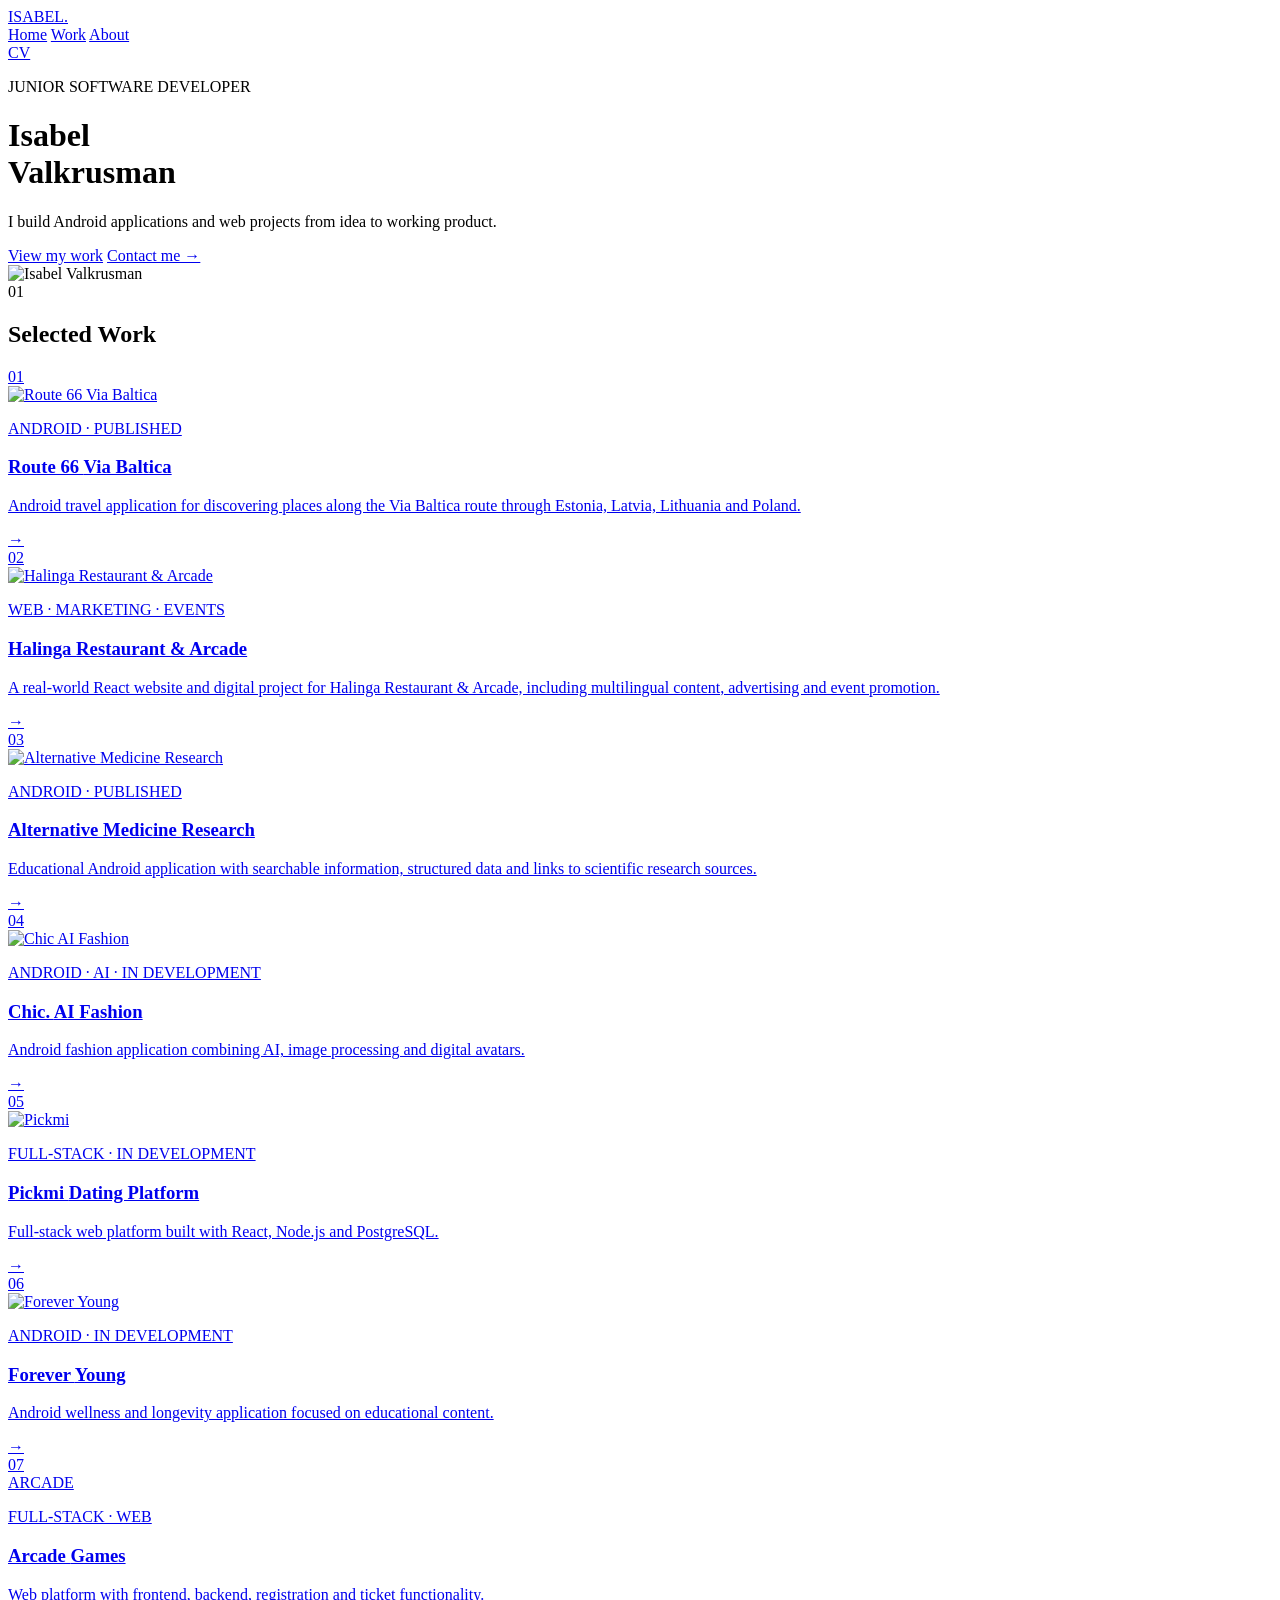
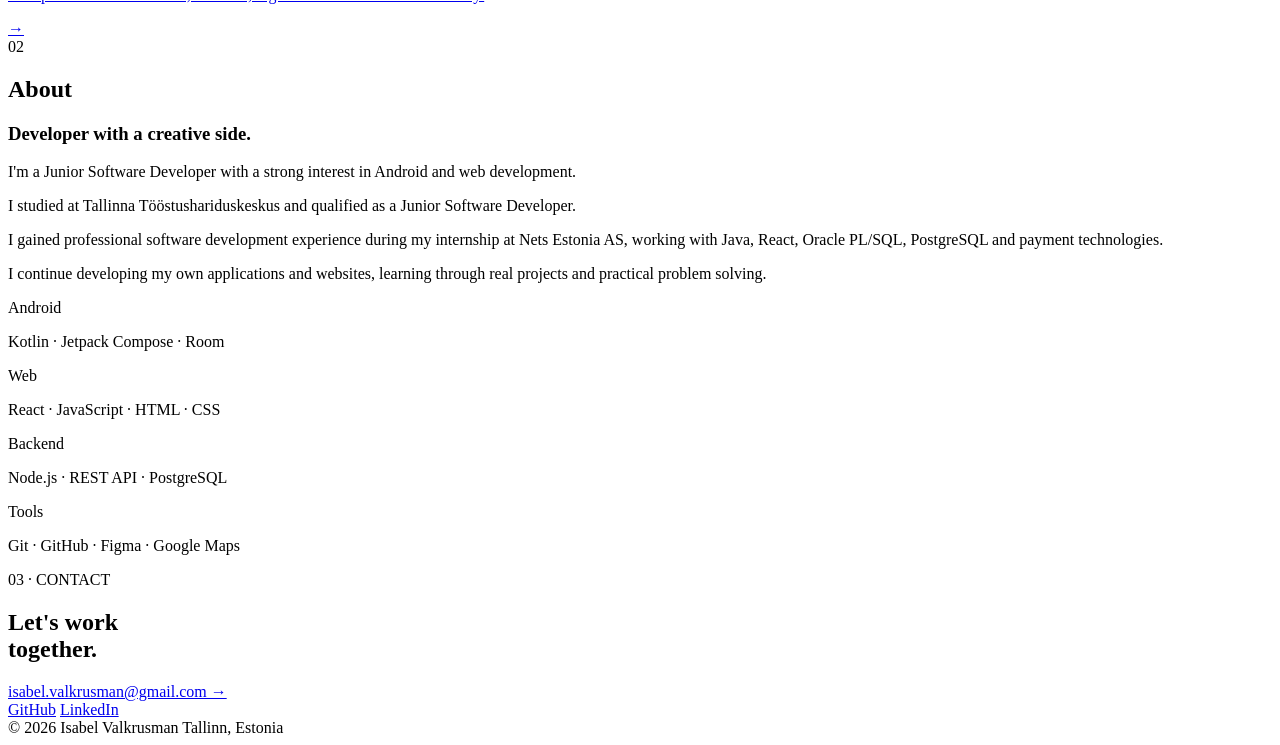
==== index.html @ 05453ad0 "Update index.html" ====
<!DOCTYPE html>
<html lang="en">
<head>
    <meta charset="UTF-8">
    <meta name="viewport" content="width=device-width, initial-scale=1.0">

    <title>Isabel Valkrusman | Software Developer</title>
    <meta name="description" content="Isabel Valkrusman — Software Developer portfolio, Android apps and web projects.">
    <meta name="theme-color" content="#080d1c">

    <link rel="stylesheet" href="style_redesigned.css">
</head>

<body>

<nav class="navbar">
    <a href="index.html" class="logo">ISABEL<span>.</span></a>

    <div class="nav-links">
        <a href="#home">Home</a>
        <a href="#work">Work</a>
        <a href="#about">About</a>
    </div>

    <a href="Isabel_Valkrusman_CV_English_Expanded.pdf"
       target="_blank" class="cv-link">CV</a>
</nav>

<header id="home" class="hero">
    <div class="hero-text">
        <p class="eyebrow">JUNIOR SOFTWARE DEVELOPER</p>

        <h1>
            Isabel<br>
            <span>Valkrusman</span>
        </h1>

        <p class="intro-text">
            I build Android applications and web projects
            from idea to working product.
        </p>

        <div class="hero-links">
            <a href="#work" class="primary-button">View my work</a>
            <a href="mailto:isabel.valkrusman@gmail.com" class="text-link">
                Contact me →
            </a>
        </div>
    </div>

    <div class="hero-photo">
        <img src="profile.jpg" alt="Isabel Valkrusman">
    </div>
</header>

<section id="work" class="work">
    <div class="section-header">
        <span>01</span>
        <h2>Selected Work</h2>
    </div>

    <a href="route66.html" class="project project-reverse">
        <div class="project-number">01</div>
        <div class="project-image">
            <img src="logo2.png" alt="Route 66 Via Baltica">
        </div>
        <div class="project-info">
            <p class="project-category">ANDROID · PUBLISHED</p>
            <h3>Route 66 <span>Via Baltica</span></h3>
            <p class="project-description">
                Android travel application for discovering places along
                the Via Baltica route through Estonia, Latvia, Lithuania
                and Poland.
            </p>
            <span class="project-arrow">→</span>
        </div>
    </a>

    <a href="halinga.html" class="project project-reverse">
        <div class="project-number">02</div>
        <div class="project-image">
            <img src="halinga.jpg" alt="Halinga Restaurant & Arcade">
        </div>
        <div class="project-info">
            <p class="project-category">WEB · MARKETING · EVENTS</p>
            <h3>Halinga <span>Restaurant & Arcade</span></h3>
            <p class="project-description">
                A real-world React website and digital project for
                Halinga Restaurant & Arcade, including multilingual
                content, advertising and event promotion.
            </p>
            <span class="project-arrow">→</span>
        </div>
    </a>

    <a href="alternative-medicine.html" class="project project-reverse">
        <div class="project-number">03</div>
        <div class="project-image">
            <img src="medical.webp" alt="Alternative Medicine Research">
        </div>
        <div class="project-info">
            <p class="project-category">ANDROID · PUBLISHED</p>
            <h3>Alternative Medicine <span>Research</span></h3>
            <p class="project-description">
                Educational Android application with searchable information,
                structured data and links to scientific research sources.
            </p>
            <span class="project-arrow">→</span>
        </div>
    </a>

    <a href="chic.html" class="project project-reverse">
        <div class="project-number">04</div>
        <div class="project-image">
            <img src="chic.jpg" alt="Chic AI Fashion">
        </div>
        <div class="project-info">
            <p class="project-category">ANDROID · AI · IN DEVELOPMENT</p>
            <h3>Chic. <span>AI Fashion</span></h3>
            <p class="project-description">
                Android fashion application combining AI, image processing
                and digital avatars.
            </p>
            <span class="project-arrow">→</span>
        </div>
    </a>

    <a href="pickmi.html" class="project project-reverse">
        <div class="project-number">05</div>
        <div class="project-image">
            <img src="pickmi.png" alt="Pickmi">
        </div>
        <div class="project-info">
            <p class="project-category">FULL-STACK · IN DEVELOPMENT</p>
            <h3>Pickmi <span>Dating Platform</span></h3>
            <p class="project-description">
                Full-stack web platform built with React, Node.js
                and PostgreSQL.
            </p>
            <span class="project-arrow">→</span>
        </div>
    </a>

    <a href="forever-young.html" class="project project-reverse">
        <div class="project-number">06</div>
        <div class="project-image">
            <img src="foreveryoung.webp" alt="Forever Young">
        </div>
        <div class="project-info">
            <p class="project-category">ANDROID · IN DEVELOPMENT</p>
            <h3>Forever <span>Young</span></h3>
            <p class="project-description">
                Android wellness and longevity application focused
                on educational content.
            </p>
            <span class="project-arrow">→</span>
        </div>
    </a>

    <a href="arcade-games.html" class="project project-reverse">
        <div class="project-number">07</div>
        <div class="project-image arcade">
            <span>ARCADE</span>
        </div>
        <div class="project-info">
            <p class="project-category">FULL-STACK · WEB</p>
            <h3>Arcade <span>Games</span></h3>
            <p class="project-description">
                Web platform with frontend, backend, registration
                and ticket functionality.
            </p>
            <span class="project-arrow">→</span>
        </div>
    </a>
</section>

<section id="about" class="about">
    <div class="section-header">
        <span>02</span>
        <h2>About</h2>
    </div>

    <div class="about-grid">
        <h3>Developer with a <span>creative side.</span></h3>

        <div class="about-content">
            <p>
                I'm a Junior Software Developer with a strong interest
                in Android and web development.
            </p>

            <p>
                I studied at Tallinna Tööstushariduskeskus and qualified
                as a Junior Software Developer.
            </p>

            <p>
                I gained professional software development experience
                during my internship at Nets Estonia AS, working with
                Java, React, Oracle PL/SQL, PostgreSQL and payment technologies.
            </p>

            <p>
                I continue developing my own applications and websites,
                learning through real projects and practical problem solving.
            </p>
        </div>
    </div>

    <div class="skills">
        <div>
            <span>Android</span>
            <p>Kotlin · Jetpack Compose · Room</p>
        </div>

        <div>
            <span>Web</span>
            <p>React · JavaScript · HTML · CSS</p>
        </div>

        <div>
            <span>Backend</span>
            <p>Node.js · REST API · PostgreSQL</p>
        </div>

        <div>
            <span>Tools</span>
            <p>Git · GitHub · Figma · Google Maps</p>
        </div>
    </div>
</section>

<section class="contact">
    <p class="eyebrow">03 · CONTACT</p>

    <h2>Let's work<br><span>together.</span></h2>

    <a href="mailto:isabel.valkrusman@gmail.com" class="email">
        isabel.valkrusman@gmail.com →
    </a>

    <div class="social-links">
        <a href="https://github.com/IsabelValkrusman"
           target="_blank" rel="noopener noreferrer">GitHub</a>

        <a href="https://www.linkedin.com/in/isabel-valkrusman-35252b286"
           target="_blank" rel="noopener noreferrer">LinkedIn</a>
    </div>
</section>

<footer>
    <span>© 2026 Isabel Valkrusman</span>
    <span>Tallinn, Estonia</span>
</footer>

</body>
</html>
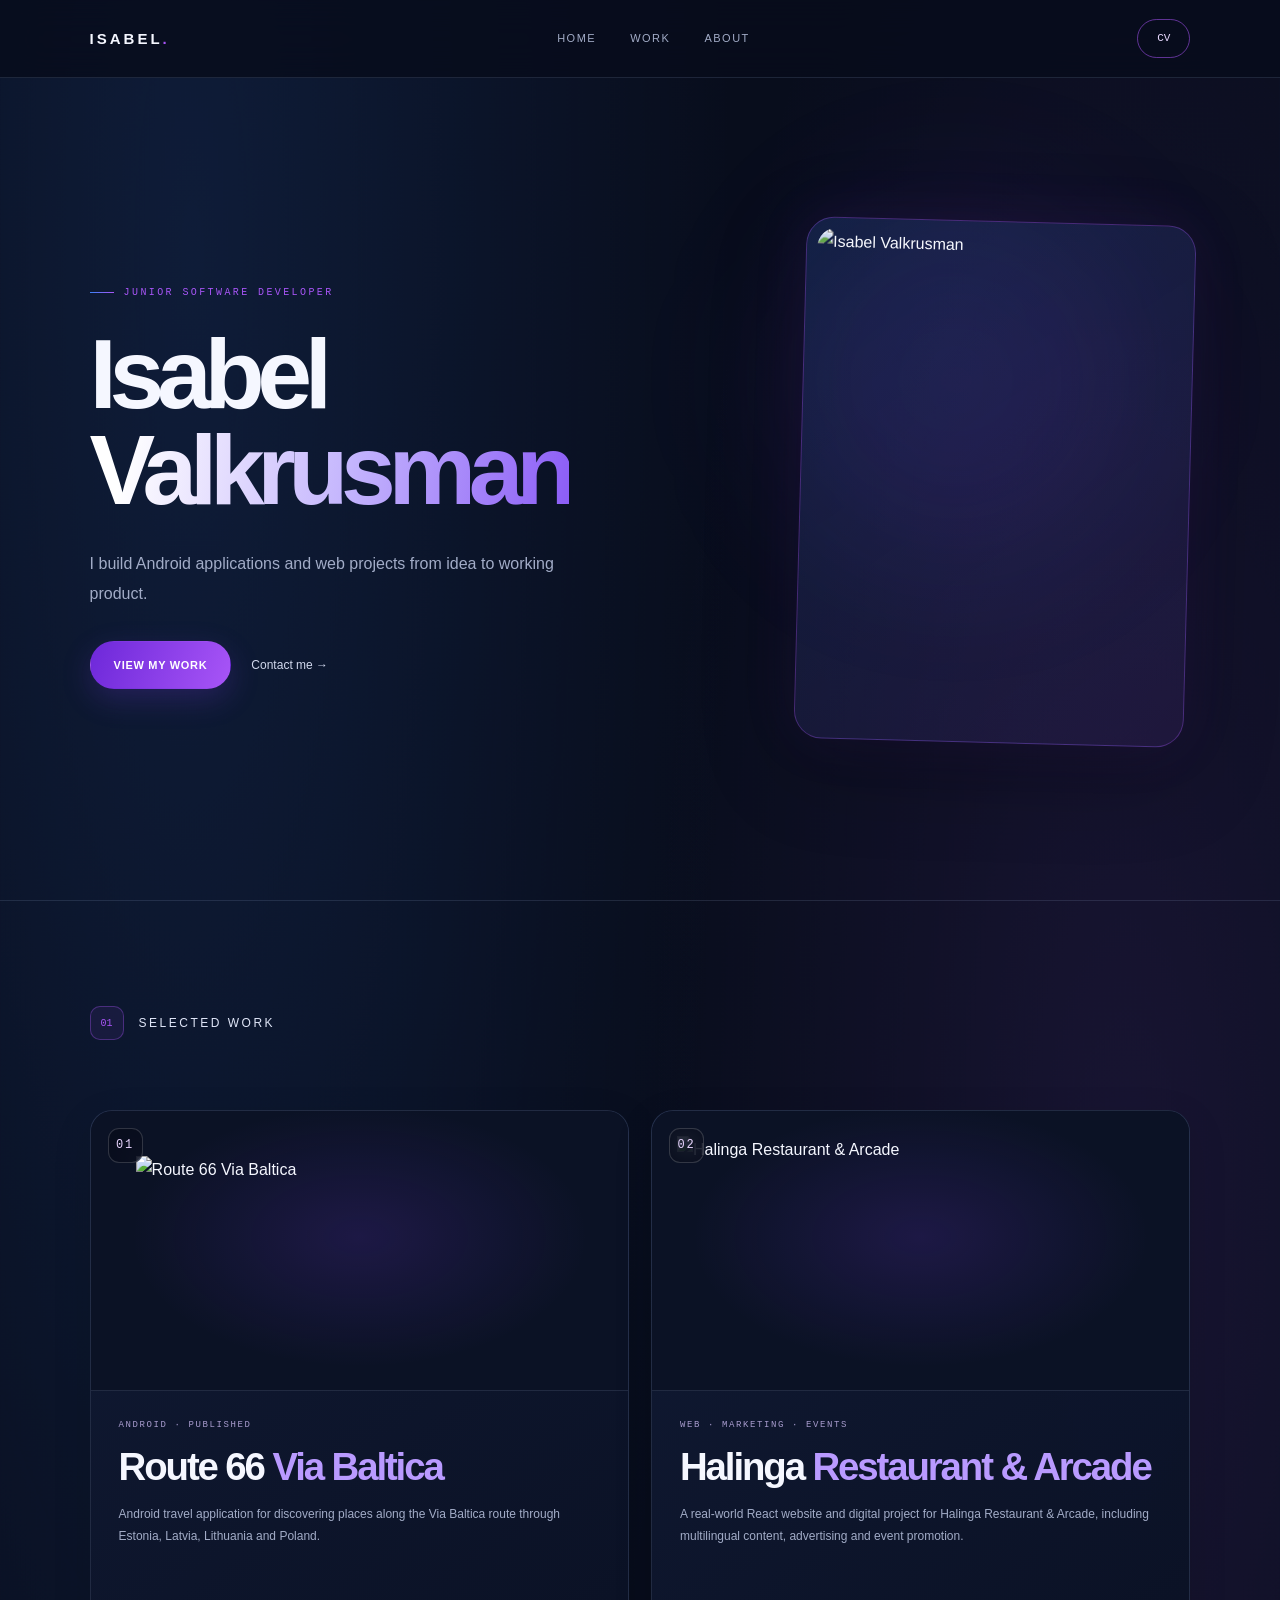
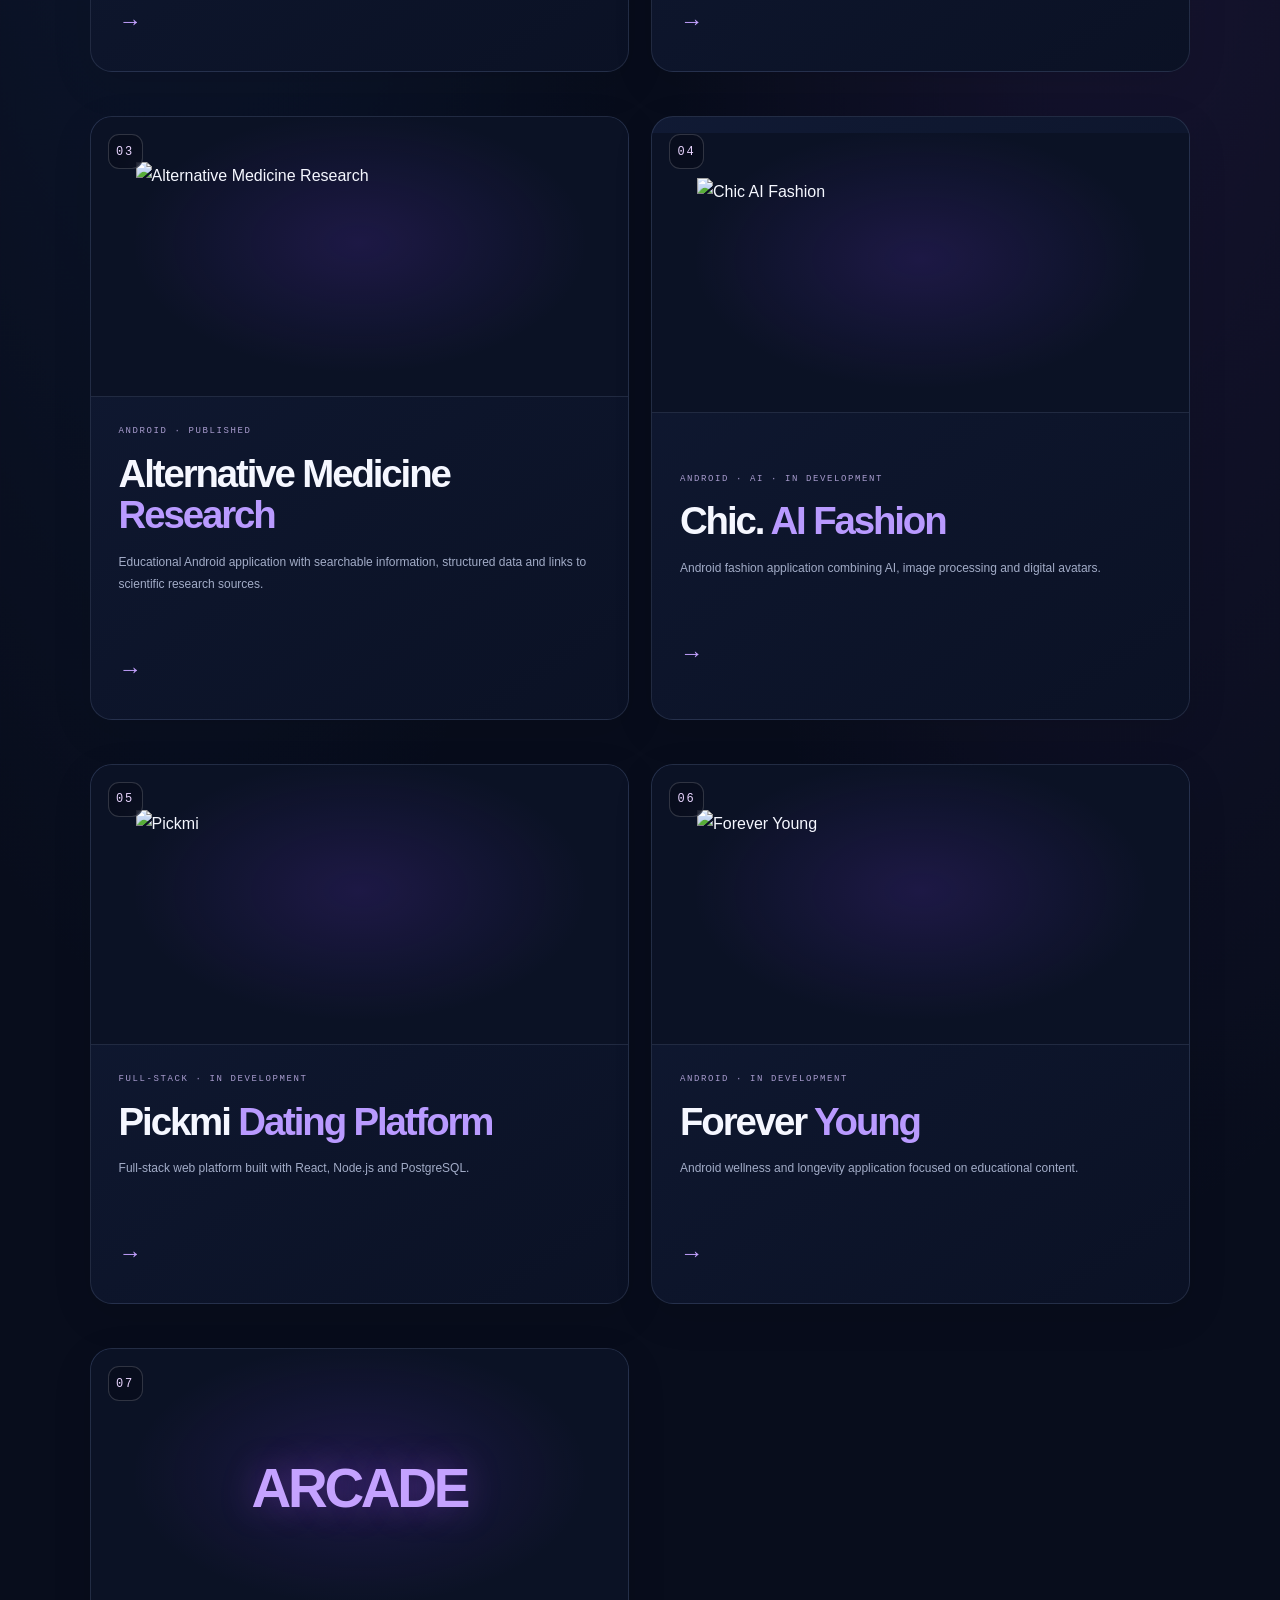
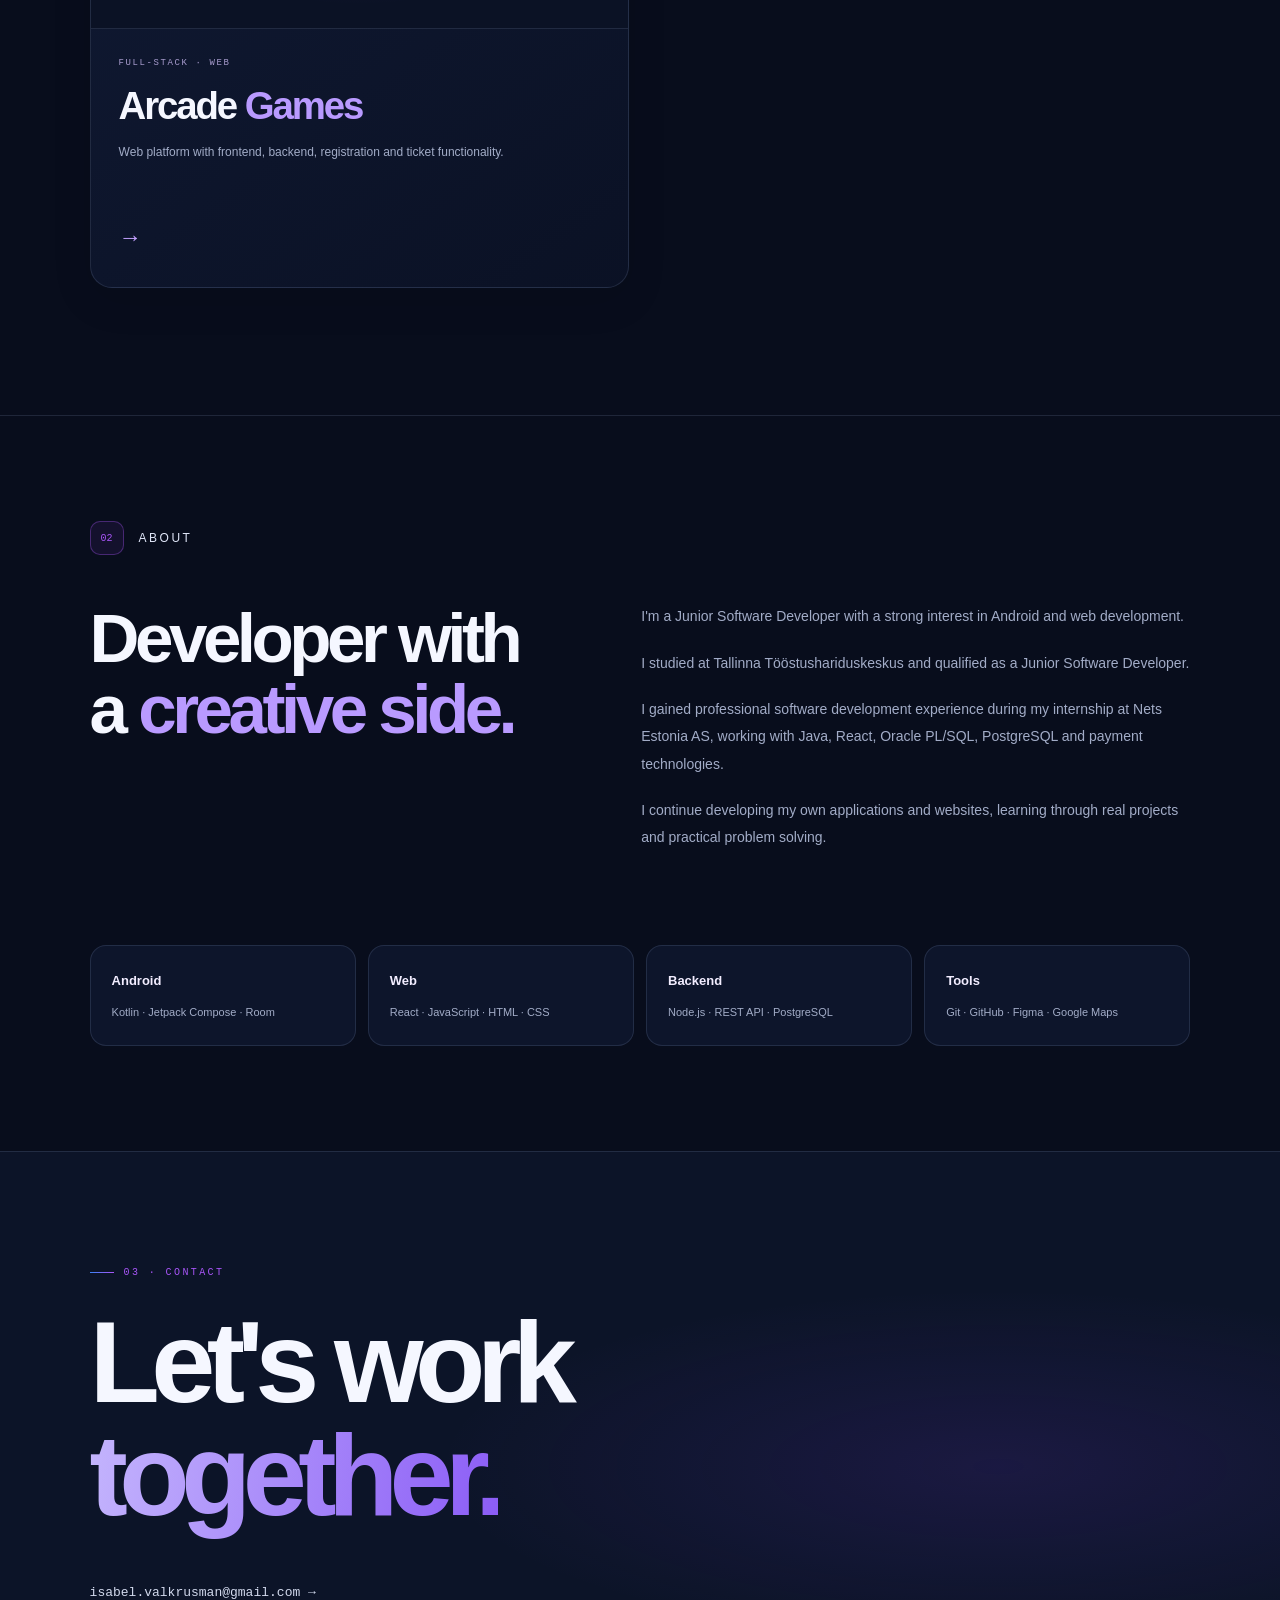
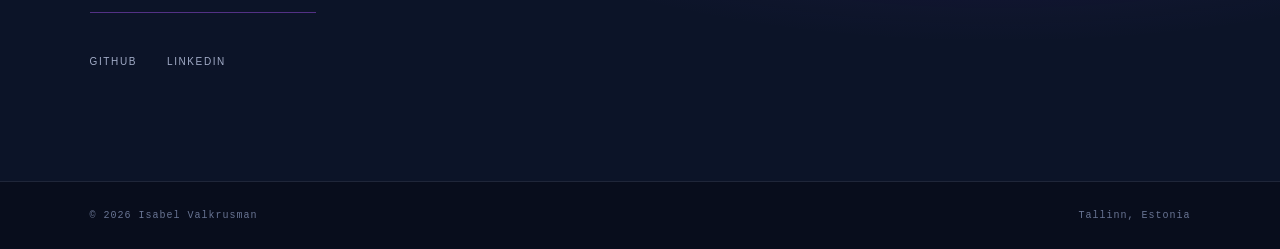
==== commit 48691ad6: "Update index.html" ====
--- a/index.html
+++ b/index.html
@@ -8,7 +8,7 @@
     <meta name="description" content="Isabel Valkrusman — Software Developer portfolio, Android apps and web projects.">
     <meta name="theme-color" content="#080d1c">
 
-    <link rel="stylesheet" href="style_redesigned.css">
+    <link rel="stylesheet" href="style.css">
 </head>
 
 <body>
--- a/style.css
+++ b/style.css
@@ -0,0 +1,2431 @@
+@import url(
+    'https://fonts.googleapis.com/css2?family=DM+Mono:wght@400;500&family=Manrope:wght@400;500;600;700;800&display=swap'
+);
+
+
+/* =====================================================
+   RESET
+===================================================== */
+
+* {
+    margin: 0;
+    padding: 0;
+    box-sizing: border-box;
+}
+
+
+html {
+    scroll-behavior: smooth;
+}
+
+
+body {
+    background: #080808;
+
+    color: #f2f0ee;
+
+    font-family: "Manrope", sans-serif;
+
+    line-height: 1.6;
+
+    overflow-x: hidden;
+}
+
+
+a {
+    color: inherit;
+
+    text-decoration: none;
+}
+
+
+img {
+    display: block;
+
+    max-width: 100%;
+}
+
+
+
+/* =====================================================
+   NAVIGATION
+===================================================== */
+
+.navbar {
+
+    height: 80px;
+
+    padding: 0 7%;
+
+    display: flex;
+
+    align-items: center;
+
+    justify-content: space-between;
+
+    border-bottom: 1px solid #222;
+
+    position: sticky;
+
+    top: 0;
+
+    z-index: 20;
+
+    background: rgba(8, 8, 8, .96);
+
+    backdrop-filter: blur(10px);
+}
+
+
+.logo {
+
+    font-size: 17px;
+
+    font-weight: 800;
+
+    letter-spacing: 4px;
+}
+
+
+.logo span {
+
+    color: #a855f7;
+
+}
+
+
+.nav-links {
+
+    display: flex;
+
+    gap: 40px;
+}
+
+
+.nav-links a {
+
+    color: #777;
+
+    font-size: 11px;
+
+    text-transform: uppercase;
+
+    letter-spacing: 2px;
+
+    transition: .25s;
+
+}
+
+
+.nav-links a:hover {
+
+    color: white;
+
+}
+
+
+.cv-link {
+
+    border: 1px solid #444;
+
+    padding: 8px 16px;
+
+    font-family: "DM Mono", monospace;
+
+    font-size: 10px;
+
+    transition: .25s;
+
+}
+
+
+.cv-link:hover {
+
+    border-color: #a855f7;
+
+    background: #a855f7;
+
+}
+
+
+
+/* =====================================================
+   HERO
+===================================================== */
+
+.hero {
+
+    min-height: calc(100vh - 80px);
+
+    padding: 100px 7%;
+
+    display: grid;
+
+    grid-template-columns: 1.2fr .8fr;
+
+    align-items: center;
+
+    gap: 80px;
+
+}
+
+
+.hero-text {
+
+    max-width: 800px;
+
+}
+
+
+.eyebrow {
+
+    color: #a855f7;
+
+    font-family: "DM Mono", monospace;
+
+    font-size: 10px;
+
+    letter-spacing: 3px;
+
+    margin-bottom: 25px;
+
+}
+
+.hero h1 {
+    font-size: clamp(50px, 7vw, 95px);
+    line-height: .9;
+    letter-spacing: -4px;
+    font-weight: 700;
+}
+
+.hero h1 span {
+    color: #ffffff;
+}
+
+
+.intro-text {
+
+    max-width: 560px;
+
+    margin-top: 40px;
+
+    color: #888;
+
+    font-size: 17px;
+
+    line-height: 1.8;
+
+}
+
+
+.hero-links {
+
+    display: flex;
+
+    align-items: center;
+
+    gap: 25px;
+
+    margin-top: 35px;
+
+}
+
+
+.primary-button {
+
+    background: #a855f7;
+
+    padding: 13px 20px;
+
+    font-size: 11px;
+
+    text-transform: uppercase;
+
+    letter-spacing: 1px;
+
+    transition: .25s;
+
+}
+
+
+.primary-button:hover {
+
+    background: #7c3aed;
+
+}
+
+
+.text-link {
+
+    color: #888;
+
+    font-size: 12px;
+
+    transition: .25s;
+
+}
+
+
+.text-link:hover {
+
+    color: white;
+
+}
+
+
+
+/* =====================================================
+   PHOTO
+===================================================== */
+
+.hero-photo {
+
+    justify-self: end;
+
+    width: min(100%, 430px);
+
+}
+
+
+.hero-photo img {
+
+    width: 100%;
+
+    height: 550px;
+
+    object-fit: cover;
+
+    filter: grayscale(100%);
+
+    border-left: 3px solid #a855f7;
+
+    transition: .4s;
+
+}
+
+
+.hero-photo img:hover {
+
+    filter: grayscale(0%);
+
+}
+
+
+
+/* =====================================================
+   GENERAL SECTIONS
+===================================================== */
+
+section {
+
+    padding: 130px 7%;
+
+    border-top: 1px solid #222;
+
+}
+
+
+.section-header {
+
+    display: flex;
+
+    align-items: center;
+
+    gap: 20px;
+
+    margin-bottom: 70px;
+
+}
+
+
+.section-header span {
+
+    color: #a855f7;
+
+    font-family: "DM Mono", monospace;
+
+    font-size: 10px;
+
+}
+
+
+.section-header h2 {
+
+    font-size: 14px;
+
+    text-transform: uppercase;
+
+    letter-spacing: 3px;
+
+    font-weight: 500;
+
+}
+
+
+
+/* =====================================================
+   PROJECTS
+===================================================== */
+
+.project {
+    display: grid;
+    grid-template-columns: 50px 1fr 42%;
+    align-items: center;
+    gap: 45px;
+    padding: 70px 0;
+    border-top: 1px solid #222;
+    transition: .3s;
+}
+
+
+.project:last-child {
+
+    border-bottom: 1px solid #222;
+
+}
+
+
+.project:hover {
+
+    border-color: #a855f7;
+
+}
+
+
+.project-number {
+
+    color: #555;
+
+    font-family: "DM Mono", monospace;
+
+    font-size: 10px;
+
+    align-self: start;
+
+    padding-top: 10px;
+
+}
+
+
+
+/* =====================================================
+   REVERSE PROJECT
+===================================================== */
+
+.project-reverse {
+
+    grid-template-columns: 50px 1fr 42%;
+
+}
+
+
+.project-reverse .project-number {
+
+    grid-column: 1;
+
+}
+
+
+.project-reverse .project-image {
+
+    grid-column: 3;
+
+    grid-row: 1;
+
+}
+
+
+.project-reverse .project-info {
+
+    grid-column: 2;
+
+    grid-row: 1;
+
+}
+
+
+
+/* =====================================================
+   PROJECT IMAGE
+===================================================== */
+
+.project-image {
+
+    width: 100%;
+
+    height: 380px;
+
+    display: flex;
+
+    align-items: center;
+
+    justify-content: center;
+
+    background: #111;
+
+    overflow: hidden;
+
+}
+
+
+.project-image img {
+
+    width: 100%;
+
+    height: 100%;
+
+    object-fit: cover;
+
+    transition: .45s;
+
+}
+
+
+.project:hover .project-image img {
+
+    transform: scale(1.03);
+
+}
+
+
+/* App images */
+
+.project-image img[src="logo2.png"],
+.project-image img[src="medical.webp"],
+.project-image img[src="chic.jpg"],
+.project-image img[src="pickmi.png"],
+.project-image img[src="foreveryoung.webp"] {
+
+    object-fit: contain;
+
+    padding: 45px;
+
+}
+
+
+
+/* =====================================================
+   PROJECT INFORMATION
+===================================================== */
+
+.project-info {
+
+    position: relative;
+
+    padding-right: 50px;
+
+}
+
+
+.project-category {
+
+    color: #666;
+
+    font-family: "DM Mono", monospace;
+
+    font-size: 9px;
+
+    letter-spacing: 2px;
+
+    margin-bottom: 18px;
+
+}
+
+
+.project-info h3 {
+
+    font-size: clamp(35px, 4vw, 55px);
+
+    line-height: .95;
+
+    letter-spacing: -3px;
+
+    margin-bottom: 22px;
+
+}
+
+
+.project-info h3 span {
+
+    display: block;
+
+    color: #a855f7;
+
+}
+
+
+.project-description {
+
+    max-width: 500px;
+
+    color: #777;
+
+    font-size: 13px;
+
+    line-height: 1.8;
+
+}
+
+
+.project-arrow {
+
+    display: inline-block;
+
+    margin-top: 30px;
+
+    color: #a855f7;
+
+    font-size: 24px;
+
+    transition: .25s;
+
+}
+
+
+.project:hover .project-arrow {
+
+    transform: translateX(8px);
+
+}
+
+
+
+/* =====================================================
+   ARCADE PROJECT
+===================================================== */
+
+.project-image.arcade {
+
+    background: #111;
+
+}
+
+
+.project-image.arcade span {
+
+    color: #a855f7;
+
+    font-size: 55px;
+
+    font-weight: 800;
+
+    letter-spacing: -3px;
+
+}
+
+
+
+/* =====================================================
+   ABOUT
+===================================================== */
+
+.about-grid {
+
+    display: grid;
+
+    grid-template-columns: 1fr 1fr;
+
+    gap: 100px;
+
+    margin-bottom: 100px;
+
+}
+
+
+.about-grid h3 {
+
+    font-size: clamp(45px, 6vw, 80px);
+
+    line-height: .95;
+
+    letter-spacing: -4px;
+
+}
+
+
+.about-grid h3 span {
+
+    color: #a855f7;
+
+}
+
+
+.about-content {
+
+    max-width: 600px;
+
+}
+
+
+.about-content p {
+
+    color: #888;
+
+    font-size: 15px;
+
+    line-height: 1.9;
+
+    margin-bottom: 22px;
+
+}
+
+
+
+/* =====================================================
+   SKILLS
+===================================================== */
+
+.skills {
+
+    display: grid;
+
+    grid-template-columns: repeat(4, 1fr);
+
+    border-top: 1px solid #222;
+
+    border-left: 1px solid #222;
+
+}
+
+
+.skills > div {
+
+    padding: 25px;
+
+    border-right: 1px solid #222;
+
+    border-bottom: 1px solid #222;
+
+}
+
+
+.skills span {
+
+    display: block;
+
+    color: #eee;
+
+    font-size: 14px;
+
+    margin-bottom: 10px;
+
+}
+
+
+.skills p {
+
+    color: #666;
+
+    font-size: 11px;
+
+    line-height: 1.7;
+
+}
+
+
+
+/* =====================================================
+   CONTACT
+===================================================== */
+
+.contact {
+
+    min-height: 80vh;
+
+    display: flex;
+
+    flex-direction: column;
+
+    justify-content: center;
+
+}
+
+
+.contact h2 {
+
+    font-size: clamp(65px, 10vw, 150px);
+
+    line-height: .85;
+
+    letter-spacing: -7px;
+
+    margin-bottom: 50px;
+
+}
+
+
+.contact h2 span {
+
+    color: #a855f7;
+
+}
+
+
+.email {
+
+    width: fit-content;
+
+    color: #999;
+
+    border-bottom: 1px solid #444;
+
+    padding-bottom: 8px;
+
+    font-family: "DM Mono", monospace;
+
+    font-size: 12px;
+
+    transition: .25s;
+
+}
+
+
+.email:hover {
+
+    color: white;
+
+    border-color: #a855f7;
+
+}
+
+
+.social-links {
+
+    display: flex;
+
+    gap: 30px;
+
+    margin-top: 40px;
+
+}
+
+
+.social-links a {
+
+    color: #666;
+
+    font-size: 11px;
+
+    text-transform: uppercase;
+
+    letter-spacing: 2px;
+
+    transition: .25s;
+
+}
+
+
+.social-links a:hover {
+
+    color: #a855f7;
+
+}
+
+
+
+/* =====================================================
+   FOOTER
+===================================================== */
+
+footer {
+
+    padding: 25px 7%;
+
+    border-top: 1px solid #222;
+
+    display: flex;
+
+    justify-content: space-between;
+
+    color: #555;
+
+    font-family: "DM Mono", monospace;
+
+    font-size: 9px;
+
+    letter-spacing: 1px;
+
+}
+
+
+
+/* =====================================================
+   TABLET
+===================================================== */
+
+@media (max-width: 900px) {
+
+
+    .hero {
+
+        grid-template-columns: 1fr;
+
+    }
+
+
+    .hero-photo {
+
+        justify-self: start;
+
+    }
+
+
+    .project,
+    .project-reverse {
+
+        grid-template-columns: 40px 1fr;
+
+        gap: 25px;
+
+    }
+
+
+    .project-image,
+    .project-reverse .project-image {
+
+        grid-column: 2;
+
+        grid-row: auto;
+
+    }
+
+
+    .project-info,
+    .project-reverse .project-info {
+
+        grid-column: 2;
+
+        grid-row: auto;
+
+    }
+
+
+    .skills {
+
+        grid-template-columns: repeat(2, 1fr);
+
+    }
+
+}
+
+
+
+/* =====================================================
+   MOBILE
+===================================================== */
+
+@media (max-width: 650px) {
+
+
+    .navbar {
+
+        padding: 0 6%;
+
+    }
+
+
+    .nav-links {
+
+        display: none;
+
+    }
+
+
+    .hero {
+
+        padding: 80px 6%;
+
+        gap: 60px;
+
+    }
+
+
+    .hero h1 {
+
+        font-size: 68px;
+
+        letter-spacing: -5px;
+
+    }
+
+
+    .hero-photo img {
+
+        height: 450px;
+
+    }
+
+
+    section {
+
+        padding: 90px 6%;
+
+    }
+
+
+    .project,
+    .project-reverse {
+
+        grid-template-columns: 30px 1fr;
+
+        gap: 15px;
+
+        padding: 35px 0;
+
+    }
+
+
+    .project-image,
+    .project-reverse .project-image {
+
+        grid-column: 2;
+
+        width: 100%;
+
+        height: 250px;
+
+    }
+
+
+    .project-info,
+    .project-reverse .project-info {
+
+        grid-column: 2;
+
+        padding-right: 0;
+
+    }
+
+
+    .project-info h3 {
+
+        font-size: 36px;
+
+    }
+
+
+    .project-arrow {
+
+        margin-top: 20px;
+
+    }
+
+
+    .about-grid {
+
+        grid-template-columns: 1fr;
+
+        gap: 50px;
+
+    }
+
+
+    .skills {
+
+        grid-template-columns: 1fr;
+
+    }
+
+
+    .contact h2 {
+
+        font-size: 75px;
+
+    }
+
+
+    footer {
+
+        flex-direction: column;
+
+        gap: 10px;
+
+    }
+
+}
+
+/* =========================================
+   PROJECT DETAIL PAGES
+========================================= */
+
+.project-page {
+    width: min(1200px, 86%);
+    margin: 0 auto;
+    padding: 70px 0 0;
+}
+
+.back-link {
+    display: inline-block;
+    color: #999;
+    text-decoration: none;
+    font-family: "DM Mono", monospace;
+    font-size: 13px;
+    margin-bottom: 70px;
+    transition: color .25s ease;
+}
+
+.back-link:hover {
+    color: #a855f7;
+}
+
+
+/* HERO */
+
+.project-hero {
+    display: grid;
+    grid-template-columns: 1fr 1fr;
+    gap: 80px;
+    align-items: center;
+    padding-bottom: 130px;
+    border-bottom: 1px solid #222;
+}
+
+.project-hero-image {
+    width: 100%;
+    height: 380px;
+    min-height: 0;
+}
+
+.project-hero-image img {
+    width: 100%;
+    height: 380px;
+    object-fit: contain;
+    display: block;
+}
+
+.project-hero-info {
+    padding-right: 20px;
+}
+
+.project-number {
+    color: #a855f7;
+    font-family: "DM Mono", monospace;
+    font-size: 12px;
+    letter-spacing: .15em;
+    margin-bottom: 25px;
+}
+
+.project-hero-info h1 {
+    font-size: clamp(48px, 6vw, 82px);
+    line-height: .95;
+    letter-spacing: -.05em;
+    margin: 0 0 35px;
+}
+
+.project-description {
+    max-width: 550px;
+    color: #aaa;
+    font-size: 17px;
+    line-height: 1.8;
+    margin-bottom: 35px;
+}
+
+
+/* TAGS */
+
+.project-tags {
+    display: flex;
+    flex-wrap: wrap;
+    gap: 10px;
+    margin-bottom: 35px;
+}
+
+.project-tags span {
+    border: 1px solid #333;
+    padding: 9px 14px;
+    color: #bbb;
+    font-family: "DM Mono", monospace;
+    font-size: 11px;
+}
+
+.gallery-grid {
+    display: grid;
+    grid-template-columns: repeat(3, 1fr);
+    gap: 20px;
+}
+
+.gallery-item {
+    height: 420px;
+    background: #111;
+    overflow: hidden;
+}
+
+.gallery-item img {
+    width: 100%;
+    height: 100%;
+    object-fit: contain;
+    display: block;
+}
+
+
+/* BUTTON */
+
+.project-buttons {
+    display: flex;
+    gap: 15px;
+}
+
+.btn {
+    display: inline-block;
+    text-decoration: none;
+    padding: 14px 24px;
+    font-family: "DM Mono", monospace;
+    font-size: 12px;
+    transition: .25s ease;
+}
+
+.btn-red {
+    background: #a855f7;
+    color: white;
+}
+
+.btn-red:hover {
+    background: white;
+    color: black;
+}
+
+
+/* DETAILS */
+
+.project-details {
+    display: grid;
+    grid-template-columns: 35% 65%;
+    padding: 100px 0;
+    border-bottom: 1px solid #222;
+}
+
+.detail-label {
+    color: #a855f7;
+    font-family: "DM Mono", monospace;
+    font-size: 11px;
+    letter-spacing: .15em;
+    margin-bottom: 25px;
+}
+
+.project-details h2 {
+    max-width: 380px;
+    font-size: clamp(30px, 4vw, 48px);
+    line-height: 1.05;
+    letter-spacing: -.04em;
+    margin: 0;
+}
+
+.detail-text {
+    max-width: 700px;
+}
+
+.detail-text p {
+    color: #aaa;
+    font-size: 17px;
+    line-height: 1.9;
+    margin: 0 0 25px;
+}
+
+
+/* FEATURES */
+
+.feature-list {
+    display: grid;
+    grid-template-columns: 1fr 1fr;
+    gap: 50px 60px;
+}
+
+.feature span {
+    color: #a855f7;
+    font-family: "DM Mono", monospace;
+    font-size: 12px;
+}
+
+.feature h3 {
+    font-size: 25px;
+    margin: 12px 0;
+}
+
+.feature p {
+    color: #888;
+    line-height: 1.7;
+    margin: 0;
+}
+
+
+/* TECHNOLOGIES */
+
+.project-tech {
+    padding: 90px 0;
+    border-bottom: 1px solid #222;
+}
+
+.tech-grid {
+    display: flex;
+    flex-wrap: wrap;
+    gap: 12px;
+}
+
+.tech-grid span {
+    border: 1px solid #333;
+    padding: 13px 18px;
+    color: #ccc;
+    font-family: "DM Mono", monospace;
+    font-size: 12px;
+}
+
+
+/* NEXT PROJECT */
+
+.next-project {
+    padding: 120px 0;
+    text-align: center;
+}
+
+.next-project p {
+    color: #777;
+    font-family: "DM Mono", monospace;
+    font-size: 11px;
+    letter-spacing: .15em;
+    margin-bottom: 25px;
+}
+
+.next-project a {
+    color: white;
+    text-decoration: none;
+    font-size: clamp(35px, 5vw, 70px);
+    letter-spacing: -.04em;
+    transition: color .25s ease;
+}
+
+.next-project a:hover {
+    color: #a855f7;
+}
+
+.next-project a span {
+    color: #a855f7;
+}
+
+
+/* ARCADE PLACEHOLDER */
+
+.arcade-placeholder {
+    font-family: "DM Mono", monospace;
+    font-size: 60px;
+    letter-spacing: .1em;
+    color: #a855f7;
+}
+
+
+/* MOBILE */
+
+@media (max-width: 800px) {
+
+    .project-page {
+        width: 90%;
+        padding-top: 45px;
+    }
+
+    .back-link {
+        margin-bottom: 40px;
+    }
+
+    .project-hero {
+        grid-template-columns: 1fr;
+        gap: 45px;
+        padding-bottom: 80px;
+    }
+
+    .project-hero-image {
+        min-height: 350px;
+    }
+
+    .project-hero-image img {
+        height: 350px;
+    }
+
+    .project-hero-info h1 {
+        font-size: clamp(45px, 13vw, 70px);
+    }
+
+    .project-details {
+        grid-template-columns: 1fr;
+        gap: 50px;
+        padding: 70px 0;
+    }
+
+    .feature-list {
+        grid-template-columns: 1fr;
+        gap: 40px;
+    }
+
+    .project-tech {
+        padding: 70px 0;
+    }
+
+    .next-project {
+        padding: 90px 0;
+    }
+
+    .next-project a {
+        font-size: 40px;
+    }
+
+}
+/* =========================================
+   PROJECT PAGE — NEW LAYOUT
+========================================= */
+
+.project-info-section,
+.project-section,
+.project-stack,
+.project-gallery,
+.project-links {
+    padding: 110px 0;
+    border-bottom: 1px solid #222;
+}
+
+
+/* SECTION HEADINGS */
+
+.section-heading {
+    margin-bottom: 55px;
+}
+
+.section-heading h2 {
+    margin: 15px 0 0;
+    max-width: 700px;
+
+    font-size: clamp(38px, 5vw, 68px);
+    line-height: 1;
+    letter-spacing: -0.045em;
+}
+
+
+/* PROJECT INFO */
+
+.project-info-grid {
+    display: grid;
+    grid-template-columns: repeat(4, 1fr);
+    gap: 1px;
+
+    background: #292929;
+    border: 1px solid #292929;
+}
+
+.info-item {
+    background: #0d0d0d;
+    padding: 32px 25px;
+
+    min-height: 120px;
+
+    display: flex;
+    flex-direction: column;
+    justify-content: space-between;
+}
+
+.info-item span {
+    font-family: "DM Mono", monospace;
+
+    font-size: 11px;
+    letter-spacing: .12em;
+
+    color: #777;
+}
+
+.info-item strong {
+    font-size: 16px;
+    font-weight: 500;
+}
+
+
+/* FEATURES */
+
+.feature-grid {
+    display: grid;
+
+    grid-template-columns: repeat(2, 1fr);
+
+    gap: 1px;
+
+    background: #292929;
+
+    border: 1px solid #292929;
+}
+
+.feature-card {
+    background: #0d0d0d;
+
+    padding: 40px;
+
+    min-height: 210px;
+
+    transition: .3s ease;
+}
+
+.feature-card:hover {
+    background: #111;
+}
+
+.feature-card span {
+    font-family: "DM Mono", monospace;
+
+    color: #a855f7;
+
+    font-size: 13px;
+}
+
+.feature-card h3 {
+    margin: 35px 0 12px;
+
+    font-size: 25px;
+}
+
+.feature-card p {
+    max-width: 430px;
+
+    color: #888;
+
+    line-height: 1.7;
+}
+
+
+/* STACK */
+
+.stack-box {
+    display: flex;
+
+    flex-wrap: wrap;
+
+    gap: 12px;
+
+    padding: 40px;
+
+    border: 1px solid #292929;
+
+    background: #0d0d0d;
+}
+
+.stack-box span {
+    padding: 13px 18px;
+
+    border: 1px solid #333;
+
+    font-family: "DM Mono", monospace;
+
+    font-size: 12px;
+
+    transition: .3s ease;
+}
+
+.stack-box span:hover {
+    border-color: #a855f7;
+    color: #fff;
+}
+
+
+/* GALLERY */
+
+.gallery-grid {
+    display: grid;
+
+    grid-template-columns: 1fr 1fr;
+
+    gap: 20px;
+}
+
+.gallery-item {
+    background: #111;
+
+    overflow: hidden;
+
+    min-height: 300px;
+}
+
+.gallery-item img {
+    width: 100%;
+    height: 100%;
+
+    min-height: 300px;
+
+    display: block;
+
+    object-fit: cover;
+
+    transition: transform .5s ease;
+}
+
+.gallery-item:hover img {
+    transform: scale(1.03);
+}
+
+.gallery-large {
+    grid-column: span 2;
+    min-height: 550px;
+}
+
+.gallery-large img {
+    min-height: 550px;
+}
+
+.gallery-wide {
+    grid-column: span 2;
+}
+
+
+/* LINKS */
+
+.links-grid {
+    display: grid;
+
+    grid-template-columns: repeat(2, 1fr);
+
+    gap: 15px;
+}
+
+.project-link {
+    display: flex;
+
+    align-items: center;
+
+    justify-content: space-between;
+
+    padding: 28px 30px;
+
+    border: 1px solid #292929;
+
+    background: #0d0d0d;
+
+    color: #fff;
+
+    text-decoration: none;
+
+    transition: .3s ease;
+}
+
+.project-link:hover {
+    border-color: #a855f7;
+
+    transform: translateY(-3px);
+}
+
+.project-link span {
+    font-family: "DM Mono", monospace;
+
+    font-size: 10px;
+
+    letter-spacing: .1em;
+
+    color: #777;
+}
+
+.project-link strong {
+    font-size: 15px;
+
+    font-weight: 500;
+}
+
+
+/* MOBILE */
+
+@media (max-width: 800px) {
+
+    .project-info-grid {
+        grid-template-columns: 1fr 1fr;
+    }
+
+    .feature-grid {
+        grid-template-columns: 1fr;
+    }
+
+    .gallery-grid {
+        grid-template-columns: 1fr;
+    }
+
+    .gallery-large,
+    .gallery-wide {
+        grid-column: span 1;
+    }
+
+    .gallery-large {
+        min-height: 350px;
+    }
+
+    .gallery-large img {
+        min-height: 350px;
+    }
+
+    .links-grid {
+        grid-template-columns: 1fr;
+    }
+
+    .project-info-section,
+    .project-section,
+    .project-stack,
+    .project-gallery,
+    .project-links {
+        padding: 75px 0;
+    }
+
+}
+
+
+@media (max-width: 500px) {
+
+    .project-info-grid {
+        grid-template-columns: 1fr;
+    }
+
+    .stack-box {
+        padding: 25px;
+    }
+
+    .feature-card {
+        padding: 30px;
+    }
+
+}
+
+
+/* =====================================================
+   NEW PORTFOLIO DESIGN — MIDNIGHT NAVY + ELECTRIC PURPLE
+   Overrides the previous red/monochrome visual direction.
+===================================================== */
+
+:root {
+    --bg: #080d1c;
+    --bg-soft: #0c1428;
+    --panel: #101a33;
+    --panel-hover: #14203d;
+    --text: #f5f7ff;
+    --muted: #a2acc7;
+    --subtle: #687493;
+    --line: rgba(164, 179, 220, .15);
+    --purple: #a855f7;
+    --electric: #7c3aed;
+    --blue: #3b82f6;
+    --glow: rgba(139, 92, 246, .22);
+}
+
+html {
+    scroll-padding-top: 90px;
+    background: var(--bg);
+}
+
+body {
+    position: relative;
+    background:
+        radial-gradient(ellipse at 15% 5%, rgba(59, 130, 246, .13), transparent 34rem),
+        radial-gradient(ellipse at 88% 24%, rgba(168, 85, 247, .10), transparent 30rem),
+        var(--bg);
+    color: var(--text);
+    font-family: "Manrope", sans-serif;
+    line-height: 1.7;
+}
+
+::selection {
+    background: rgba(168, 85, 247, .4);
+    color: #fff;
+}
+
+a {
+    transition: color .25s ease, border-color .25s ease, background .25s ease,
+                transform .25s ease, box-shadow .25s ease;
+}
+
+.navbar {
+    height: 78px;
+    padding: 0 7%;
+    border-bottom: 1px solid var(--line);
+    background: rgba(8, 13, 28, .84);
+    backdrop-filter: blur(18px);
+    -webkit-backdrop-filter: blur(18px);
+}
+
+.logo {
+    font-size: 15px;
+    letter-spacing: 3px;
+}
+
+.logo span,
+.eyebrow,
+.section-header > span,
+.project-number,
+.project-info h3 span,
+.about-grid h3 span,
+.contact h2 span,
+.detail-label,
+.feature span,
+.feature-card span,
+.project-hero-info .project-number {
+    color: var(--purple);
+}
+
+.nav-links {
+    gap: 34px;
+}
+
+.nav-links a {
+    color: var(--muted);
+    font-size: 11px;
+    letter-spacing: 1.5px;
+}
+
+.nav-links a:hover,
+.text-link:hover,
+.social-links a:hover {
+    color: #c4a2ff;
+}
+
+.cv-link {
+    border: 1px solid rgba(168, 85, 247, .55);
+    border-radius: 999px;
+    padding: 9px 19px;
+    color: #e8d9ff;
+    font-size: 11px;
+}
+
+.cv-link:hover {
+    background: var(--purple);
+    border-color: var(--purple);
+    color: #fff;
+    box-shadow: 0 0 24px var(--glow);
+}
+
+.hero {
+    min-height: calc(100vh - 78px);
+    padding: 95px 7% 110px;
+    grid-template-columns: minmax(0, 1.15fr) minmax(280px, .75fr);
+    gap: clamp(45px, 7vw, 110px);
+    position: relative;
+}
+
+.hero::before {
+    content: "";
+    position: absolute;
+    width: 340px;
+    height: 340px;
+    right: 12%;
+    top: 16%;
+    border-radius: 50%;
+    background: rgba(124, 58, 237, .10);
+    filter: blur(75px);
+    pointer-events: none;
+}
+
+.hero-text,
+.hero-photo {
+    position: relative;
+    z-index: 1;
+}
+
+.eyebrow {
+    display: inline-flex;
+    align-items: center;
+    gap: 10px;
+    font-size: 10px;
+    letter-spacing: 2.4px;
+}
+
+.eyebrow::before {
+    content: "";
+    width: 24px;
+    height: 1px;
+    background: linear-gradient(90deg, var(--blue), var(--purple));
+}
+
+.hero h1 {
+    font-size: clamp(56px, 7.7vw, 108px);
+    line-height: .98;
+    letter-spacing: -.075em;
+    font-weight: 800;
+}
+
+.hero h1 span {
+    color: transparent;
+    background: linear-gradient(100deg, #fff 8%, #c4b5fd 54%, #8b5cf6 100%);
+    -webkit-background-clip: text;
+    background-clip: text;
+}
+
+.intro-text {
+    max-width: 510px;
+    margin-top: 30px;
+    color: var(--muted);
+    font-size: 16px;
+    line-height: 1.9;
+}
+
+.hero-links {
+    gap: 20px;
+    margin-top: 32px;
+}
+
+.primary-button {
+    display: inline-flex;
+    align-items: center;
+    justify-content: center;
+    min-height: 48px;
+    padding: 13px 23px;
+    border: 1px solid transparent;
+    border-radius: 999px;
+    background: linear-gradient(110deg, #6d28d9, #a855f7);
+    color: #fff;
+    font-size: 11px;
+    font-weight: 800;
+    letter-spacing: .7px;
+    box-shadow: 0 10px 30px rgba(124, 58, 237, .22);
+}
+
+.primary-button:hover {
+    transform: translateY(-3px);
+    background: linear-gradient(110deg, #7c3aed, #c084fc);
+    box-shadow: 0 14px 34px rgba(124, 58, 237, .35);
+}
+
+.text-link {
+    color: #d1d8ed;
+    font-size: 12px;
+}
+
+.hero-photo {
+    justify-self: end;
+    width: min(100%, 390px);
+    padding: 10px;
+    border: 1px solid rgba(168, 85, 247, .32);
+    border-radius: 28px;
+    background: linear-gradient(145deg, rgba(59, 130, 246, .16), rgba(168, 85, 247, .08));
+    box-shadow: 0 25px 90px rgba(0, 0, 0, .28), 0 0 55px rgba(124, 58, 237, .10);
+    transform: rotate(1.5deg);
+}
+
+.hero-photo img {
+    height: 500px;
+    border: 0;
+    border-radius: 20px;
+    object-position: center;
+    filter: saturate(.78);
+}
+
+.hero-photo:hover {
+    transform: rotate(0) translateY(-4px);
+}
+
+section {
+    padding: 105px 7%;
+    border-top: 1px solid var(--line);
+}
+
+.section-header {
+    gap: 15px;
+    margin-bottom: 48px;
+}
+
+.section-header > span {
+    display: inline-grid;
+    place-items: center;
+    width: 34px;
+    height: 34px;
+    border: 1px solid rgba(168, 85, 247, .35);
+    border-radius: 10px;
+    background: rgba(168, 85, 247, .08);
+    font-size: 10px;
+}
+
+.section-header h2 {
+    font-size: 12px;
+    color: #e0e6f8;
+    letter-spacing: 2.5px;
+}
+
+.work {
+    position: relative;
+}
+
+.work > .project {
+    display: grid;
+    grid-template-columns: minmax(0, 1fr);
+    gap: 0;
+    position: relative;
+    min-width: 0;
+    padding: 0;
+    margin-bottom: 22px;
+    border: 1px solid var(--line);
+    border-radius: 22px;
+    overflow: hidden;
+    background: linear-gradient(145deg, rgba(17, 27, 53, .96), rgba(11, 18, 37, .96));
+    box-shadow: 0 12px 40px rgba(0, 0, 0, .10);
+}
+
+.work {
+    display: grid;
+    grid-template-columns: repeat(2, minmax(0, 1fr));
+    gap: 22px;
+}
+
+.work > .section-header {
+    grid-column: 1 / -1;
+}
+
+.work > .project:last-child {
+    border-bottom: 1px solid var(--line);
+}
+
+.work > .project:hover {
+    border-color: rgba(168, 85, 247, .62);
+    transform: translateY(-5px);
+    box-shadow: 0 20px 55px rgba(0, 0, 0, .22), 0 0 30px rgba(124, 58, 237, .08);
+}
+
+.project-number {
+    position: absolute;
+    z-index: 2;
+    top: 17px;
+    left: 17px;
+    display: grid;
+    place-items: center;
+    width: 35px;
+    height: 35px;
+    border: 1px solid rgba(255,255,255,.16);
+    border-radius: 11px;
+    background: rgba(8, 13, 28, .76);
+    color: #e9d5ff;
+    backdrop-filter: blur(12px);
+    padding: 0;
+}
+
+.project-reverse .project-number {
+    grid-column: auto;
+}
+
+.project-image,
+.project-reverse .project-image {
+    grid-column: 1;
+    grid-row: 1;
+    width: 100%;
+    height: 280px;
+    background:
+        radial-gradient(ellipse at 50% 45%, rgba(124, 58, 237, .16), transparent 60%),
+        #0b1225;
+    border-bottom: 1px solid var(--line);
+}
+
+.project-image img {
+    padding: 25px;
+    object-fit: contain;
+    transition: transform .5s ease, filter .5s ease;
+}
+
+.project:hover .project-image img {
+    transform: scale(1.045);
+    filter: saturate(1.08);
+}
+
+.project-image img[src="halinga.jpg"],
+.project-image img[src="foreveryoung.webp"] {
+    object-fit: cover;
+}
+
+.project-info,
+.project-reverse .project-info {
+    grid-column: 1;
+    grid-row: 2;
+    padding: 27px 28px 30px;
+}
+
+.project-category {
+    color: #a89cce;
+    font-size: 9px;
+    letter-spacing: 1.6px;
+    line-height: 1.6;
+    margin-bottom: 14px;
+}
+
+.project-info h3 {
+    margin-bottom: 15px;
+    font-size: clamp(28px, 3vw, 39px);
+    line-height: 1.08;
+    letter-spacing: -.055em;
+}
+
+.project-info h3 span {
+    display: inline;
+    color: #b99aff;
+}
+
+.project-description {
+    max-width: 520px;
+    color: var(--muted);
+    font-size: 12px;
+    line-height: 1.85;
+}
+
+.project-arrow {
+    margin-top: 20px;
+    color: #c4a2ff;
+    font-size: 23px;
+}
+
+.project-image.arcade span {
+    color: #c4a2ff;
+    font-size: clamp(38px, 5vw, 55px);
+    letter-spacing: -.06em;
+    text-shadow: 0 0 35px rgba(168, 85, 247, .4);
+}
+
+.about-grid {
+    grid-template-columns: .9fr 1.1fr;
+    gap: clamp(45px, 8vw, 120px);
+    margin-bottom: 75px;
+}
+
+.about-grid h3 {
+    font-size: clamp(42px, 5.4vw, 72px);
+    letter-spacing: -.065em;
+    line-height: 1.02;
+}
+
+.about-grid h3 span {
+    color: #b99aff;
+}
+
+.about-content p {
+    color: var(--muted);
+    font-size: 14px;
+    line-height: 1.95;
+    margin-bottom: 19px;
+}
+
+.skills {
+    grid-template-columns: repeat(4, minmax(0, 1fr));
+    gap: 12px;
+    border: 0;
+}
+
+.skills > div {
+    min-width: 0;
+    padding: 24px 21px;
+    border: 1px solid var(--line);
+    border-radius: 16px;
+    background: rgba(16, 26, 51, .72);
+    transition: .25s ease;
+}
+
+.skills > div:hover {
+    border-color: rgba(168, 85, 247, .5);
+    background: var(--panel-hover);
+    transform: translateY(-3px);
+}
+
+.skills span {
+    color: #f2edff;
+    font-size: 13px;
+    font-weight: 800;
+}
+
+.skills p {
+    color: var(--muted);
+    font-size: 11px;
+    overflow-wrap: anywhere;
+}
+
+.contact {
+    min-height: 70vh;
+    background:
+        radial-gradient(ellipse at 78% 50%, rgba(124, 58, 237, .13), transparent 35rem),
+        var(--bg-soft);
+}
+
+.contact h2 {
+    font-size: clamp(58px, 9vw, 125px);
+    line-height: .98;
+    letter-spacing: -.075em;
+}
+
+.contact h2 span {
+    color: transparent;
+    background: linear-gradient(100deg, #c4b5fd, #8b5cf6);
+    -webkit-background-clip: text;
+    background-clip: text;
+}
+
+.email {
+    color: #d2d9ed;
+    border-bottom-color: rgba(168, 85, 247, .45);
+    font-size: 13px;
+    overflow-wrap: anywhere;
+}
+
+.email:hover {
+    color: #c4a2ff;
+    border-color: #a855f7;
+}
+
+.social-links a {
+    color: var(--muted);
+    font-size: 10px;
+    letter-spacing: 1.6px;
+}
+
+footer {
+    border-top-color: var(--line);
+    color: var(--subtle);
+    font-size: 10px;
+}
+
+/* Project detail pages */
+.project-page {
+    color: var(--text);
+}
+
+.back-link {
+    color: var(--muted);
+}
+
+.back-link:hover {
+    color: #c4a2ff;
+}
+
+.project-hero {
+    border-bottom-color: var(--line);
+}
+
+.project-hero-info h1 {
+    letter-spacing: -.065em;
+}
+
+.project-description {
+    color: var(--muted);
+}
+
+.project-tags span,
+.tech-grid span {
+    border-color: var(--line);
+    border-radius: 999px;
+    background: rgba(16, 26, 51, .65);
+    color: #d2d9ed;
+}
+
+.btn {
+    border-radius: 999px;
+}
+
+.btn-red {
+    background: linear-gradient(110deg, #6d28d9, #a855f7);
+    color: #fff;
+}
+
+.btn-red:hover {
+    background: #d8c4ff;
+    color: #11152a;
+}
+
+.project-details,
+.project-info-section,
+.project-section,
+.project-stack,
+.project-gallery,
+.project-links {
+    border-bottom-color: var(--line);
+}
+
+.detail-label {
+    color: #b99aff;
+}
+
+.project-info-grid,
+.feature-grid {
+    gap: 1px;
+    background: var(--line);
+    border-color: var(--line);
+    border-radius: 18px;
+    overflow: hidden;
+}
+
+.info-item,
+.feature-card,
+.stack-box,
+.project-link {
+    background: var(--panel);
+}
+
+.info-item span {
+    color: var(--muted);
+}
+
+.feature-card:hover {
+    background: var(--panel-hover);
+}
+
+.feature-card span {
+    color: #b99aff;
+}
+
+.stack-box {
+    border-color: var(--line);
+    border-radius: 18px;
+}
+
+.stack-box span {
+    border-color: var(--line);
+    border-radius: 999px;
+}
+
+.stack-box span:hover {
+    border-color: var(--purple);
+    color: #fff;
+}
+
+.project-link {
+    border-color: var(--line);
+    border-radius: 15px;
+}
+
+.project-link:hover {
+    border-color: rgba(168, 85, 247, .65);
+    background: var(--panel-hover);
+}
+
+.project-link span {
+    color: var(--muted);
+}
+
+.next-project a:hover {
+    color: #c4a2ff;
+}
+
+.next-project a span,
+.arcade-placeholder {
+    color: #b99aff;
+}
+
+@media (max-width: 900px) {
+    .hero {
+        grid-template-columns: 1fr .75fr;
+        gap: 40px;
+    }
+
+    .work {
+        grid-template-columns: repeat(2, minmax(0, 1fr));
+    }
+
+    .project-image,
+    .project-reverse .project-image {
+        height: 230px;
+    }
+
+    .project-info,
+    .project-reverse .project-info {
+        padding: 24px;
+    }
+
+    .skills {
+        grid-template-columns: repeat(2, minmax(0, 1fr));
+    }
+}
+
+@media (max-width: 650px) {
+    .navbar {
+        padding: 0 6%;
+    }
+
+    .hero {
+        grid-template-columns: 1fr;
+        padding: 75px 6% 85px;
+        gap: 48px;
+    }
+
+    .hero h1 {
+        font-size: clamp(58px, 15vw, 78px);
+        letter-spacing: -.07em;
+    }
+
+    .hero-photo {
+        justify-self: start;
+        width: min(88%, 360px);
+    }
+
+    .hero-photo img {
+        height: 420px;
+    }
+
+    section {
+        padding: 78px 6%;
+    }
+
+    .work {
+        grid-template-columns: 1fr;
+        gap: 17px;
+    }
+
+    .work > .section-header {
+        margin-bottom: 25px;
+    }
+
+    .project-image,
+    .project-reverse .project-image {
+        height: 245px;
+    }
+
+    .project-info,
+    .project-reverse .project-info {
+        padding: 24px 22px 26px;
+    }
+
+    .project-info h3 {
+        font-size: 32px;
+    }
+
+    .about-grid {
+        grid-template-columns: 1fr;
+        gap: 35px;
+        margin-bottom: 48px;
+    }
+
+    .skills {
+        grid-template-columns: 1fr 1fr;
+        gap: 10px;
+    }
+
+    .skills > div {
+        padding: 19px 16px;
+    }
+
+    .contact h2 {
+        font-size: clamp(58px, 14vw, 78px);
+        letter-spacing: -.07em;
+    }
+
+    .project-hero {
+        grid-template-columns: 1fr;
+    }
+
+    .project-info-grid {
+        grid-template-columns: 1fr 1fr;
+    }
+
+    .feature-grid,
+    .gallery-grid,
+    .links-grid {
+        grid-template-columns: 1fr;
+    }
+
+    .gallery-large,
+    .gallery-wide {
+        grid-column: span 1;
+    }
+
+    footer {
+        gap: 8px;
+    }
+}
+
+@media (max-width: 380px) {
+    .skills {
+        grid-template-columns: 1fr;
+    }
+
+    .hero-links {
+        align-items: flex-start;
+        flex-direction: column;
+    }
+
+    .project-info-grid {
+        grid-template-columns: 1fr;
+    }
+}
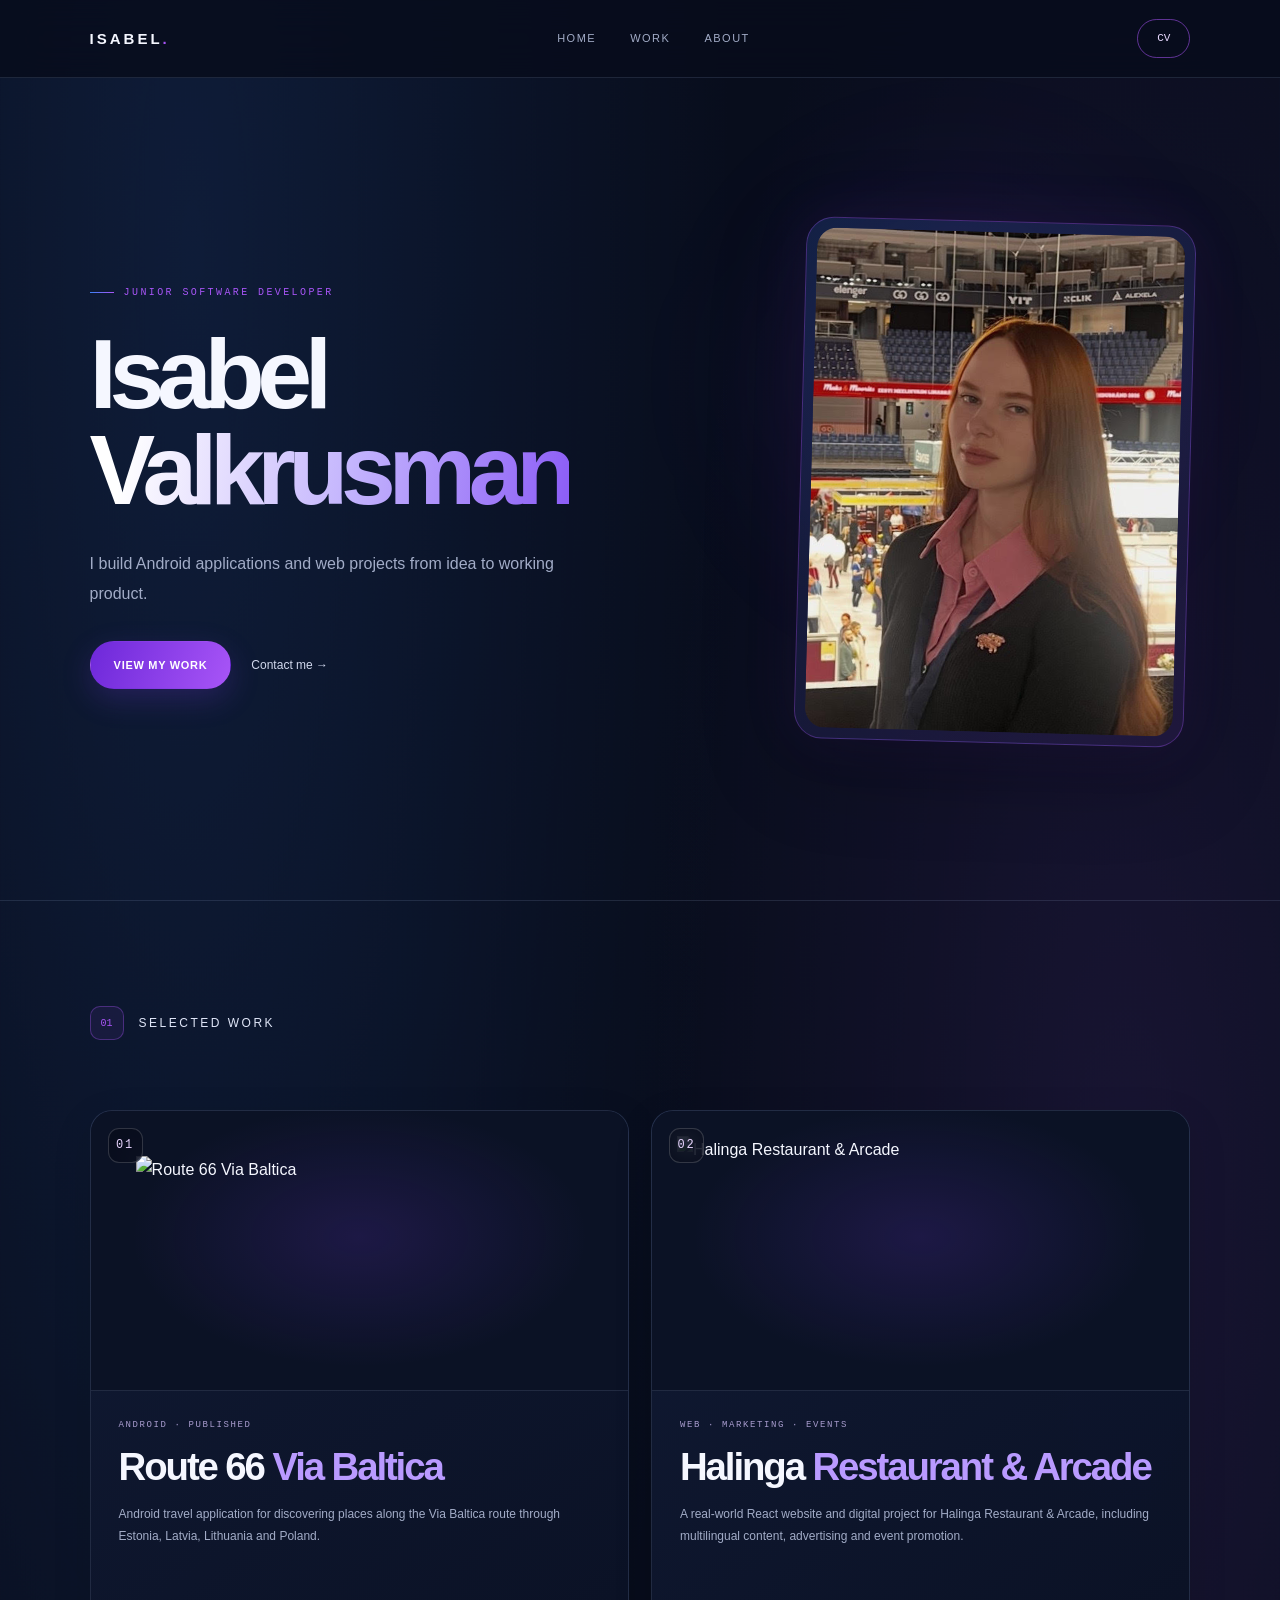
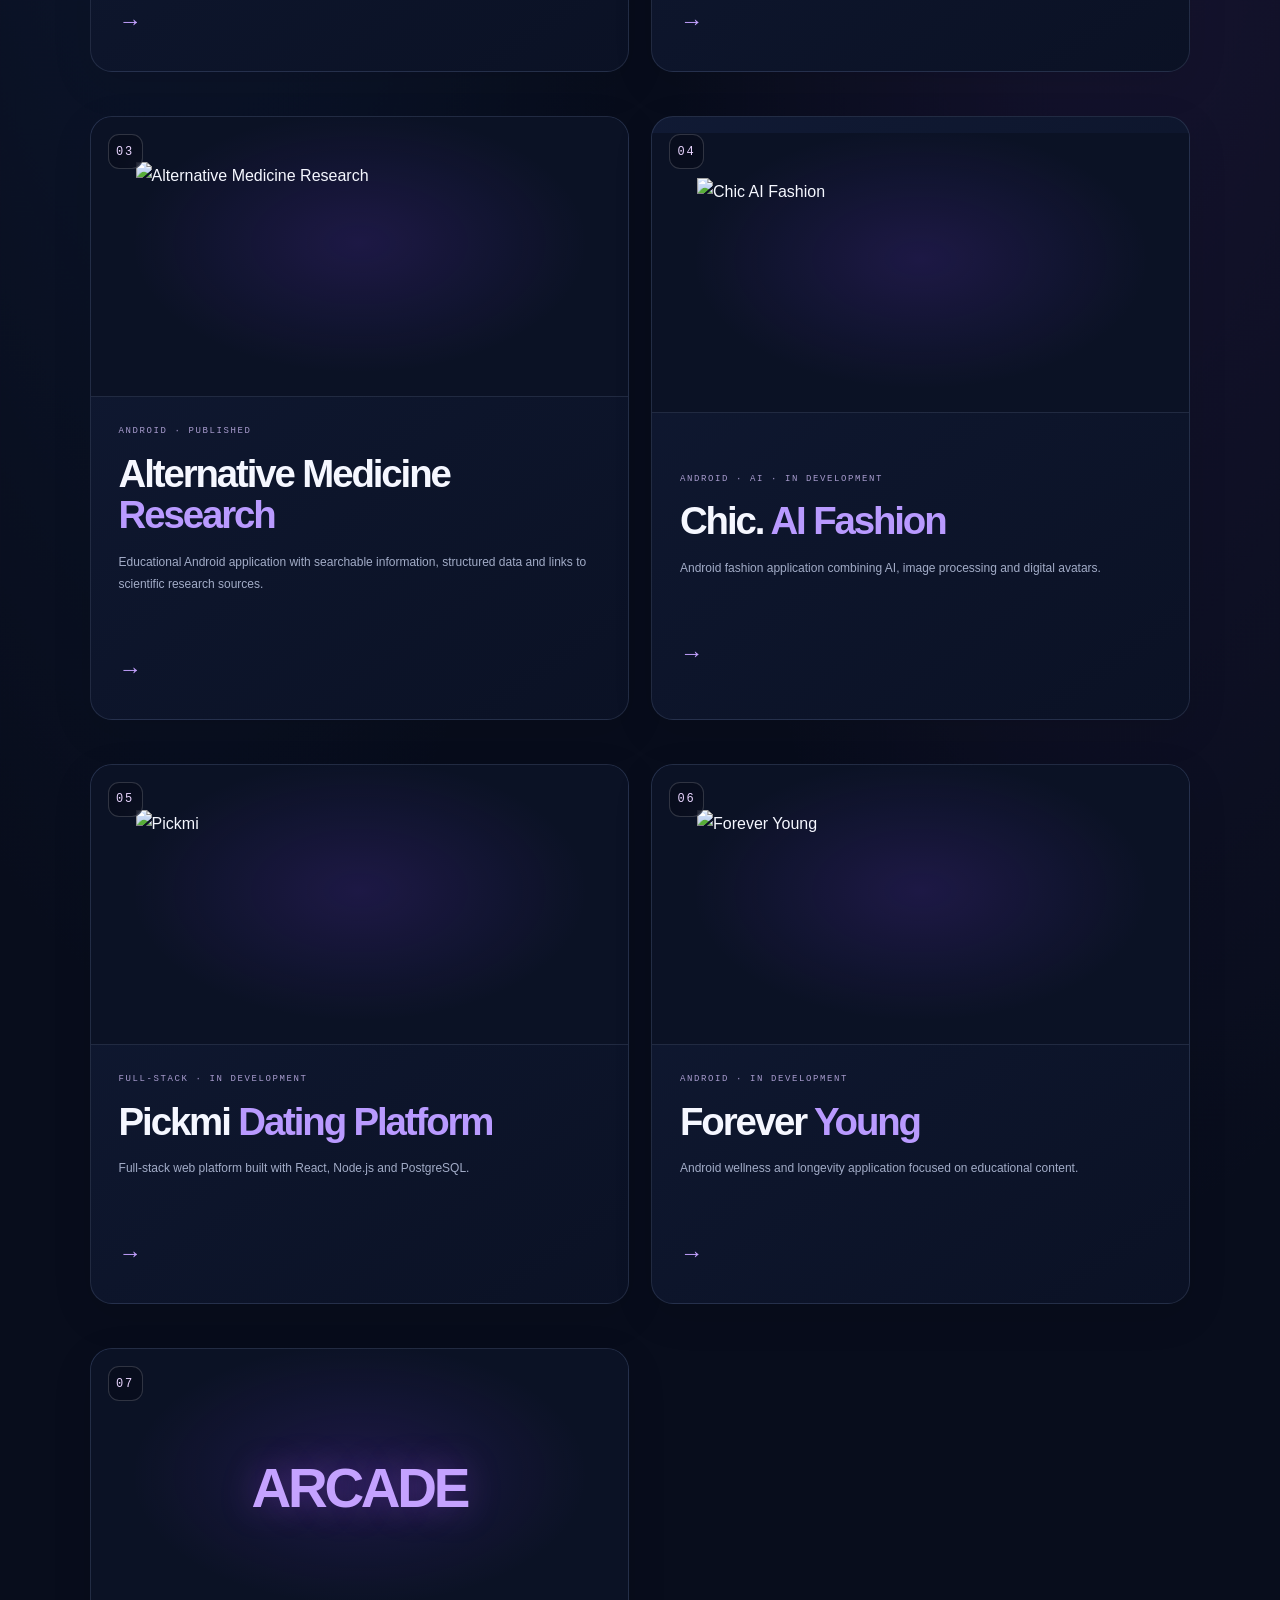
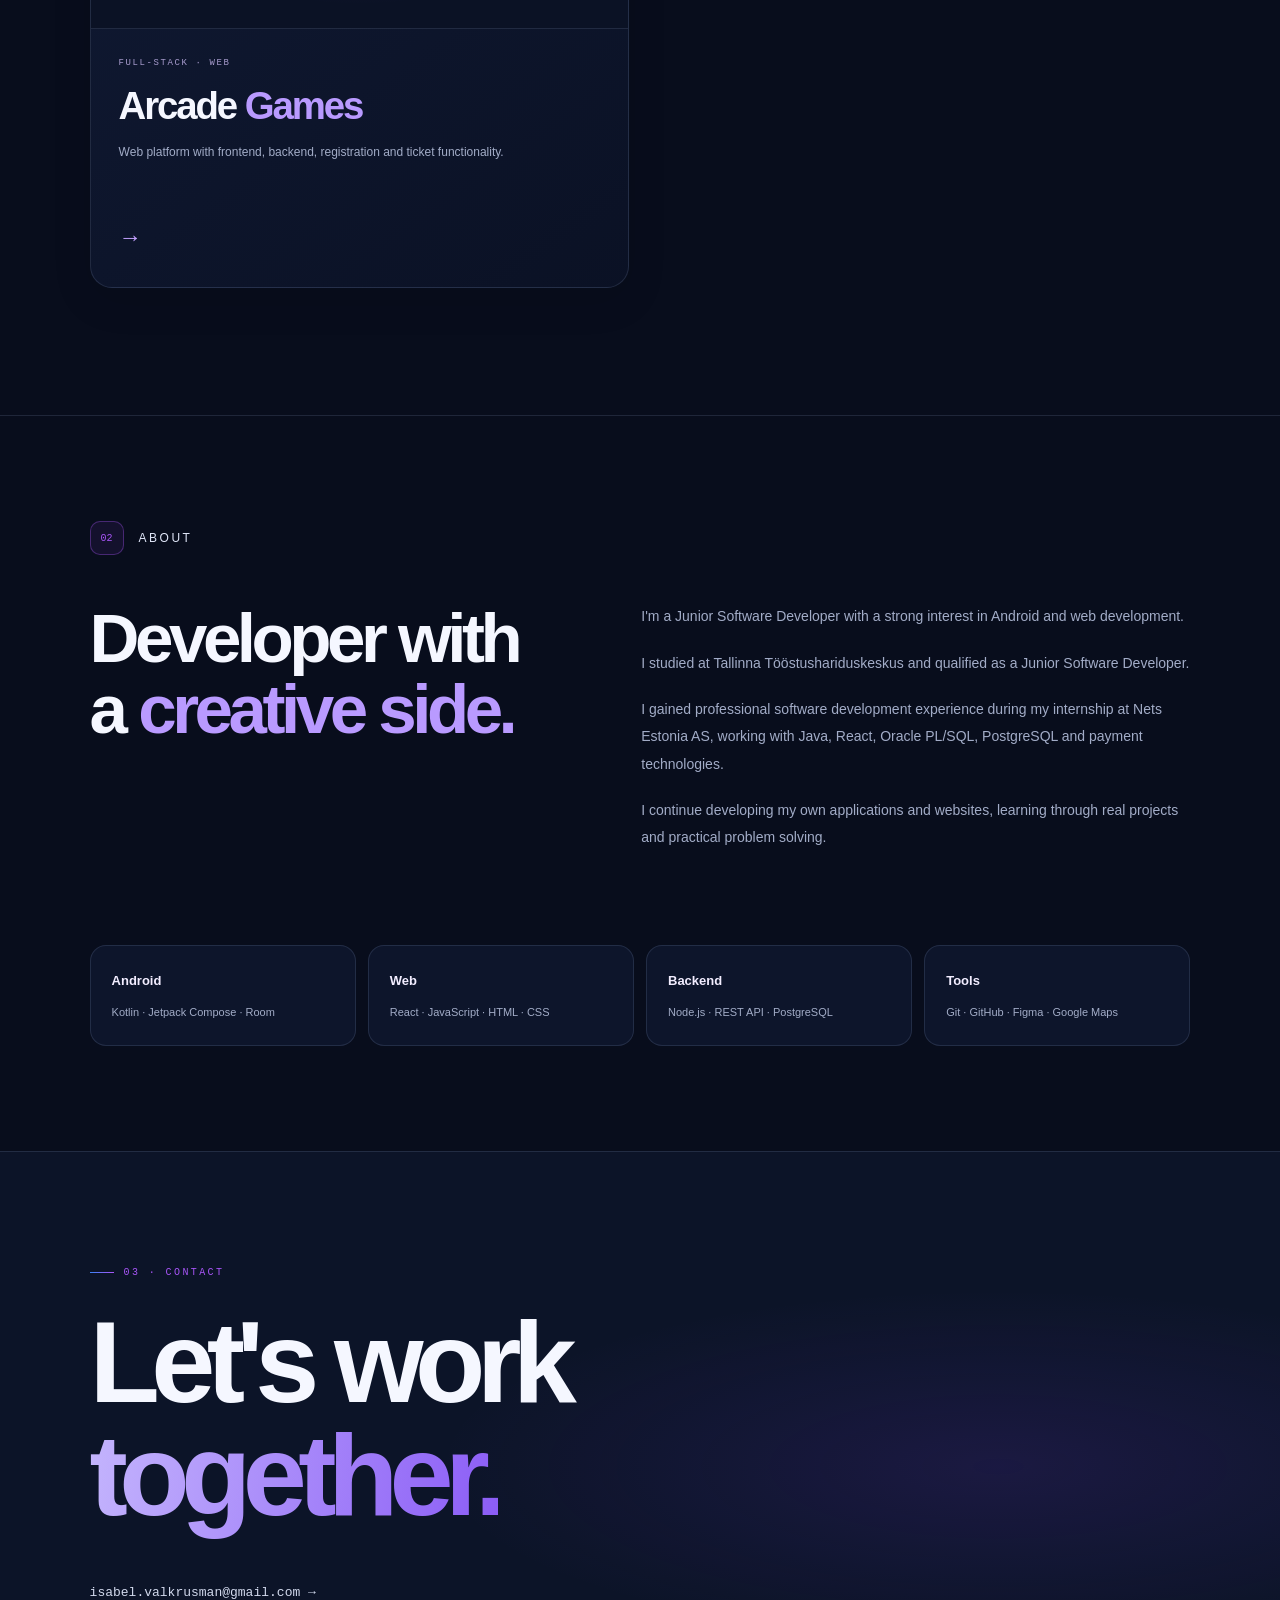
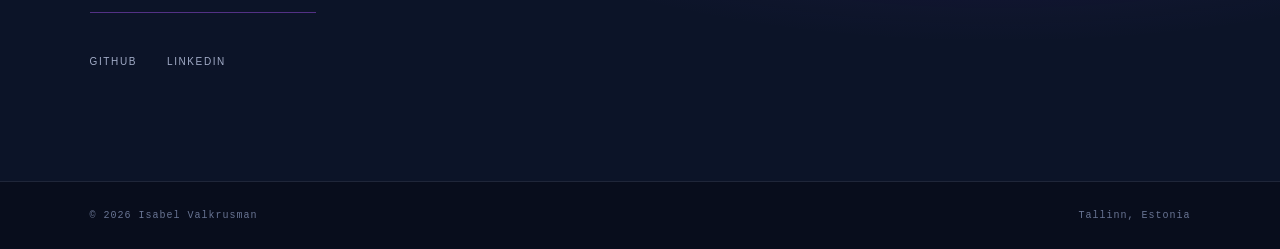
==== commit 5b201447: "Update CV link to new document format" ====
--- a/index.html
+++ b/index.html
@@ -22,8 +22,11 @@
         <a href="#about">About</a>
     </div>
 
-    <a href="Isabel_Valkrusman_CV_English_Expanded.pdf"
-       target="_blank" class="cv-link">CV</a>
+<a href="CV.docx.pdf"
+   target="_blank"
+   class="cv-link">
+    CV
+</a>
 </nav>
 
 <header id="home" class="hero">
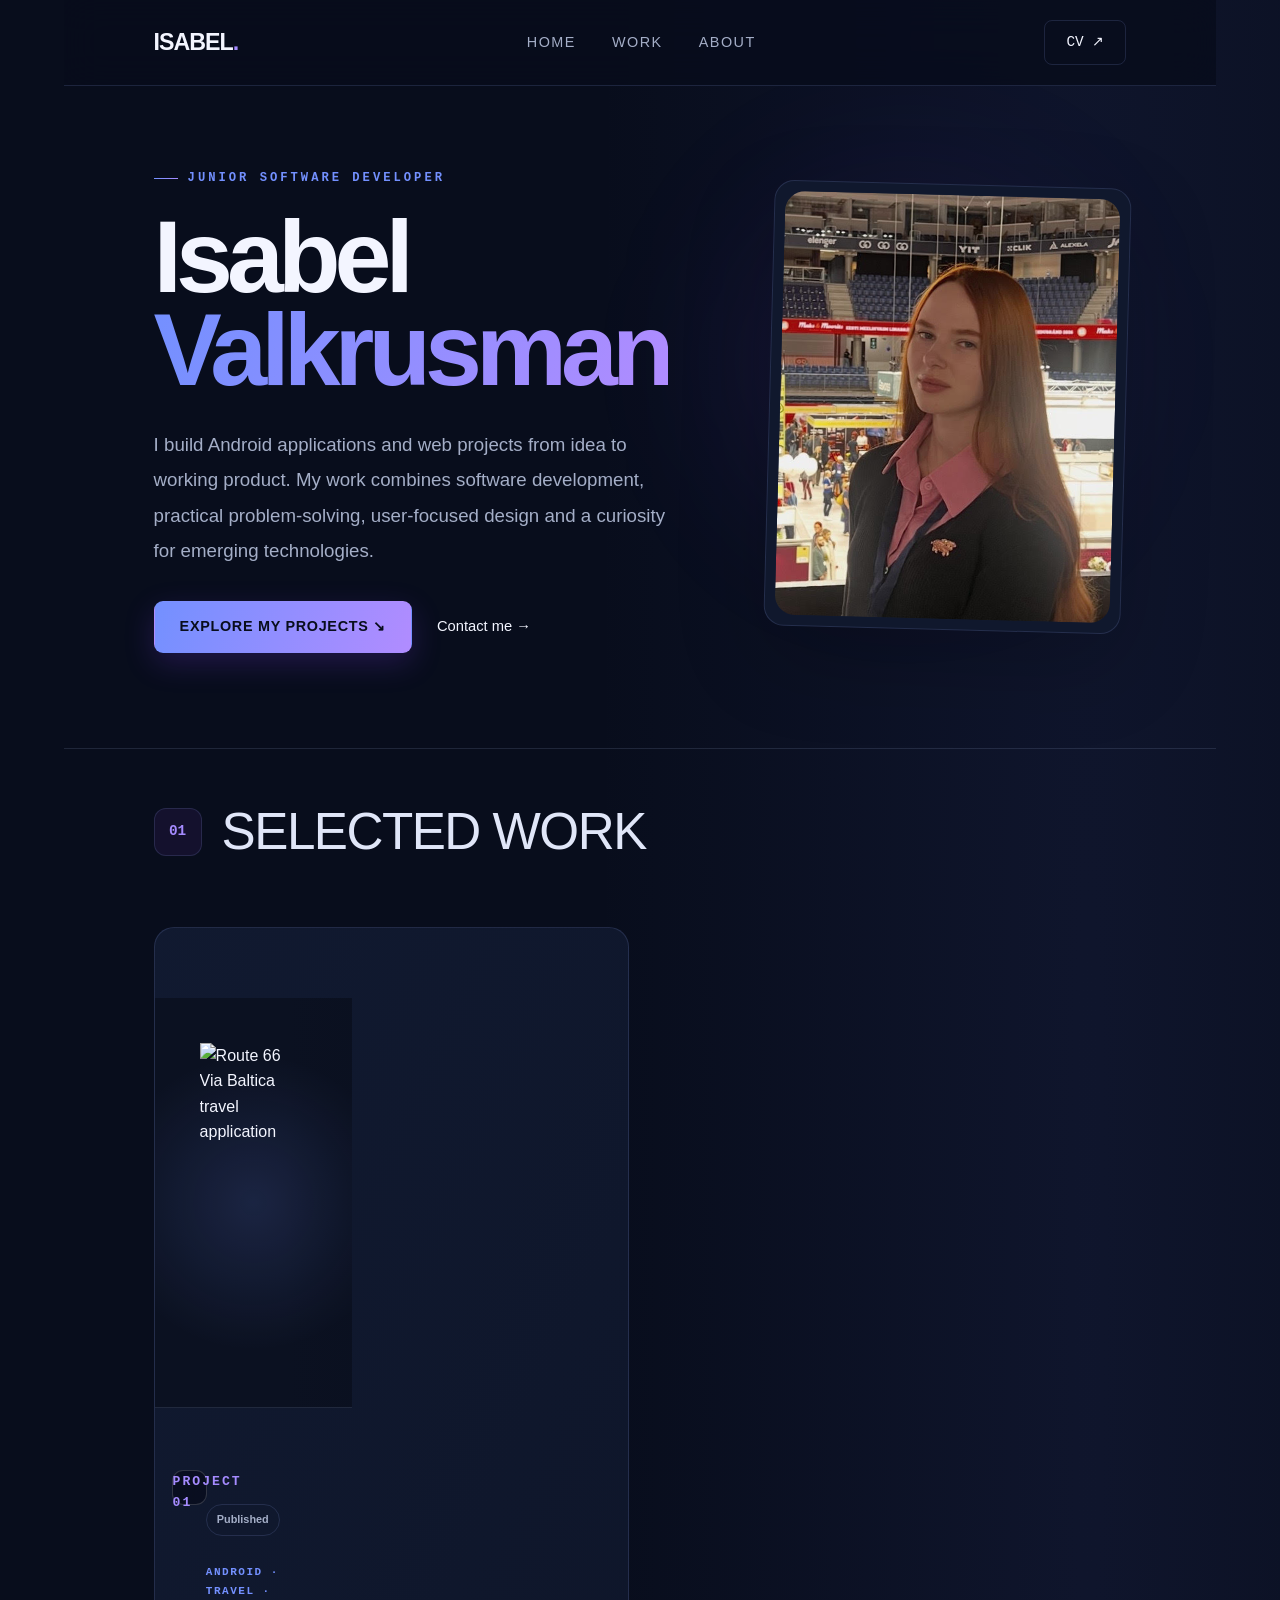
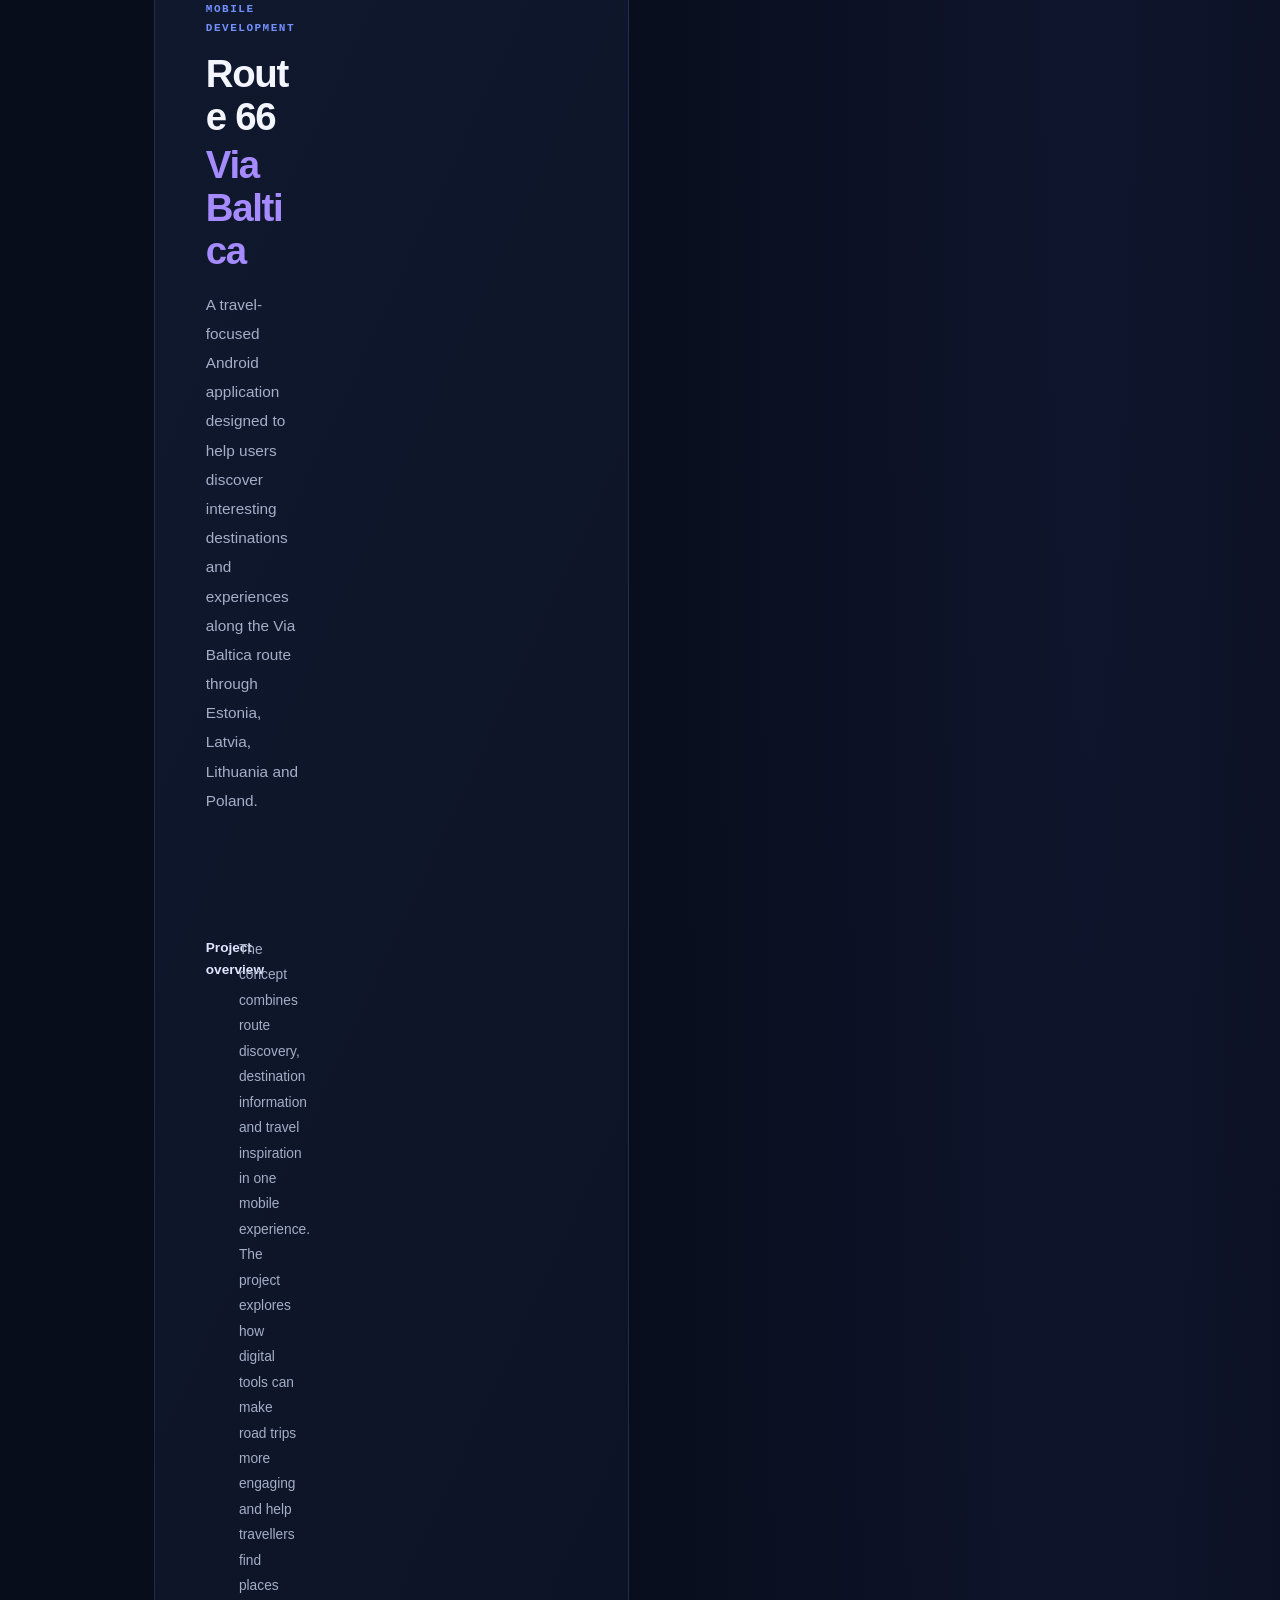
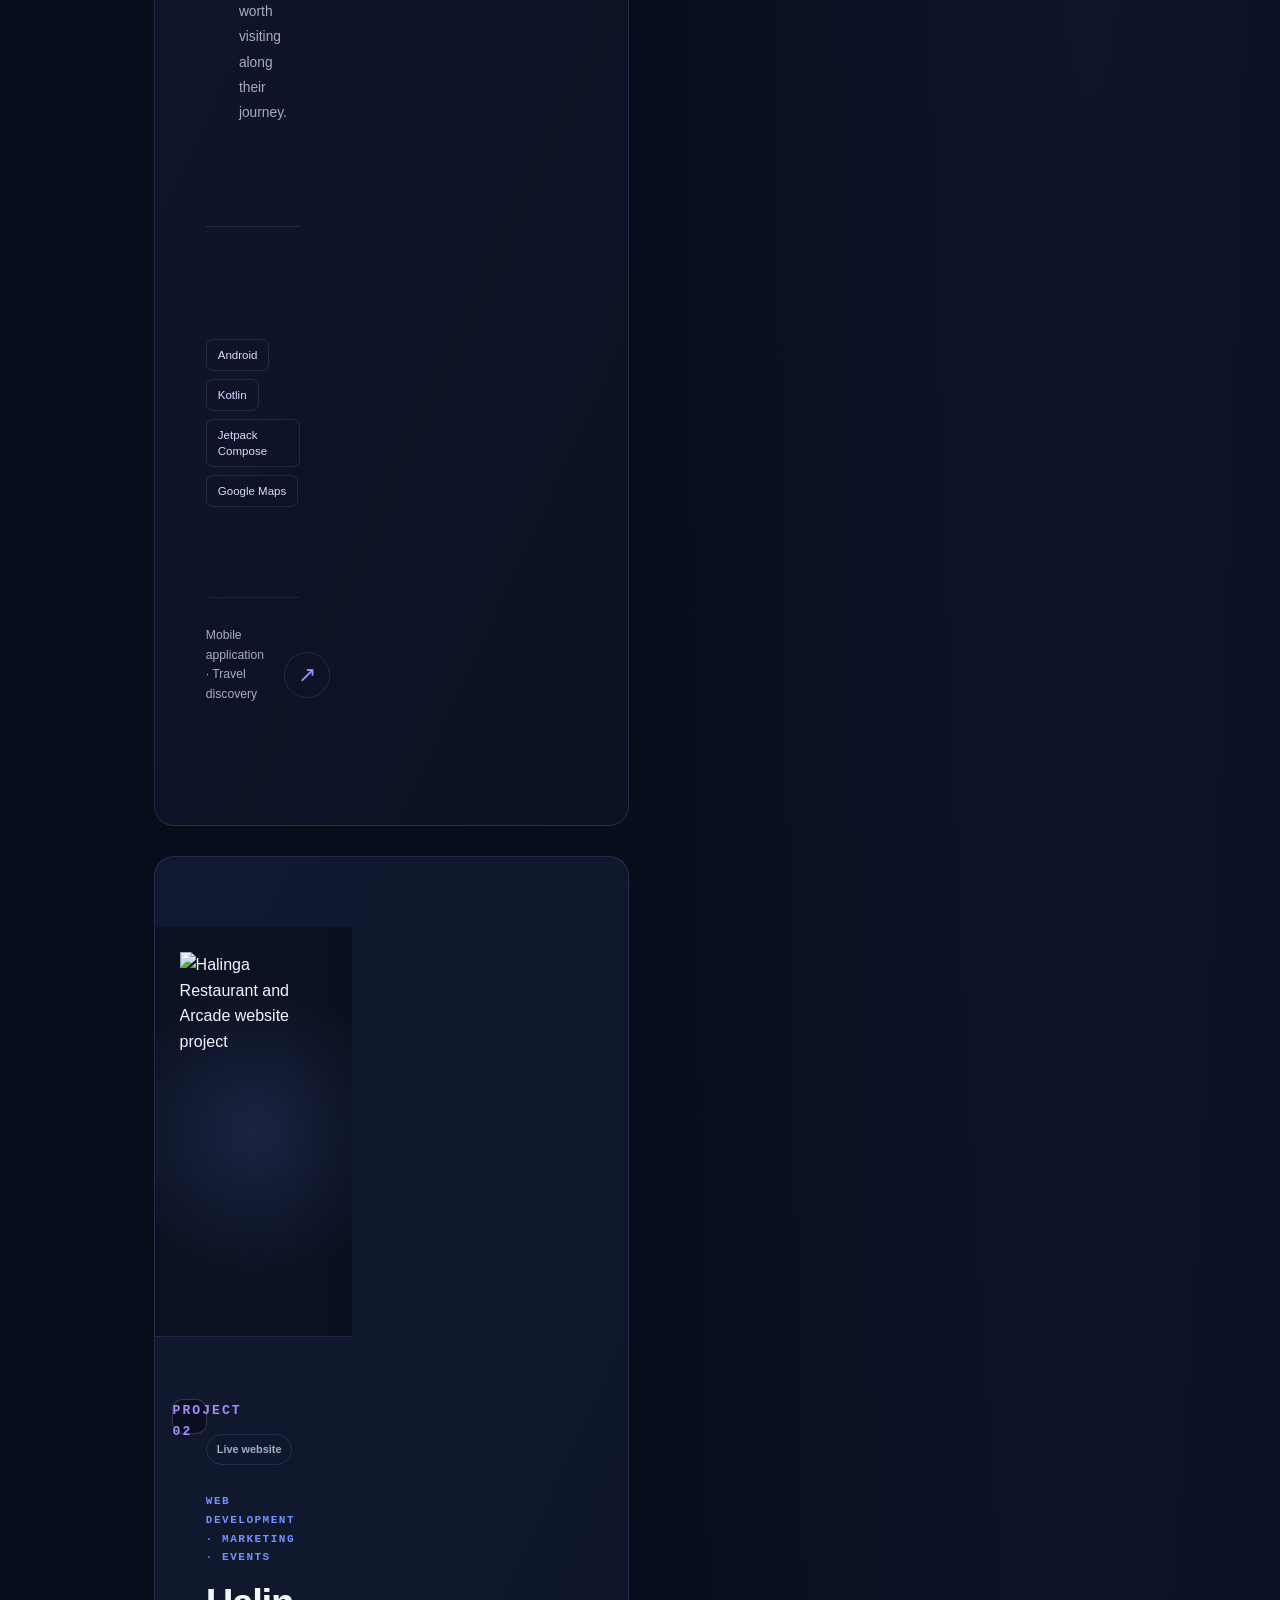
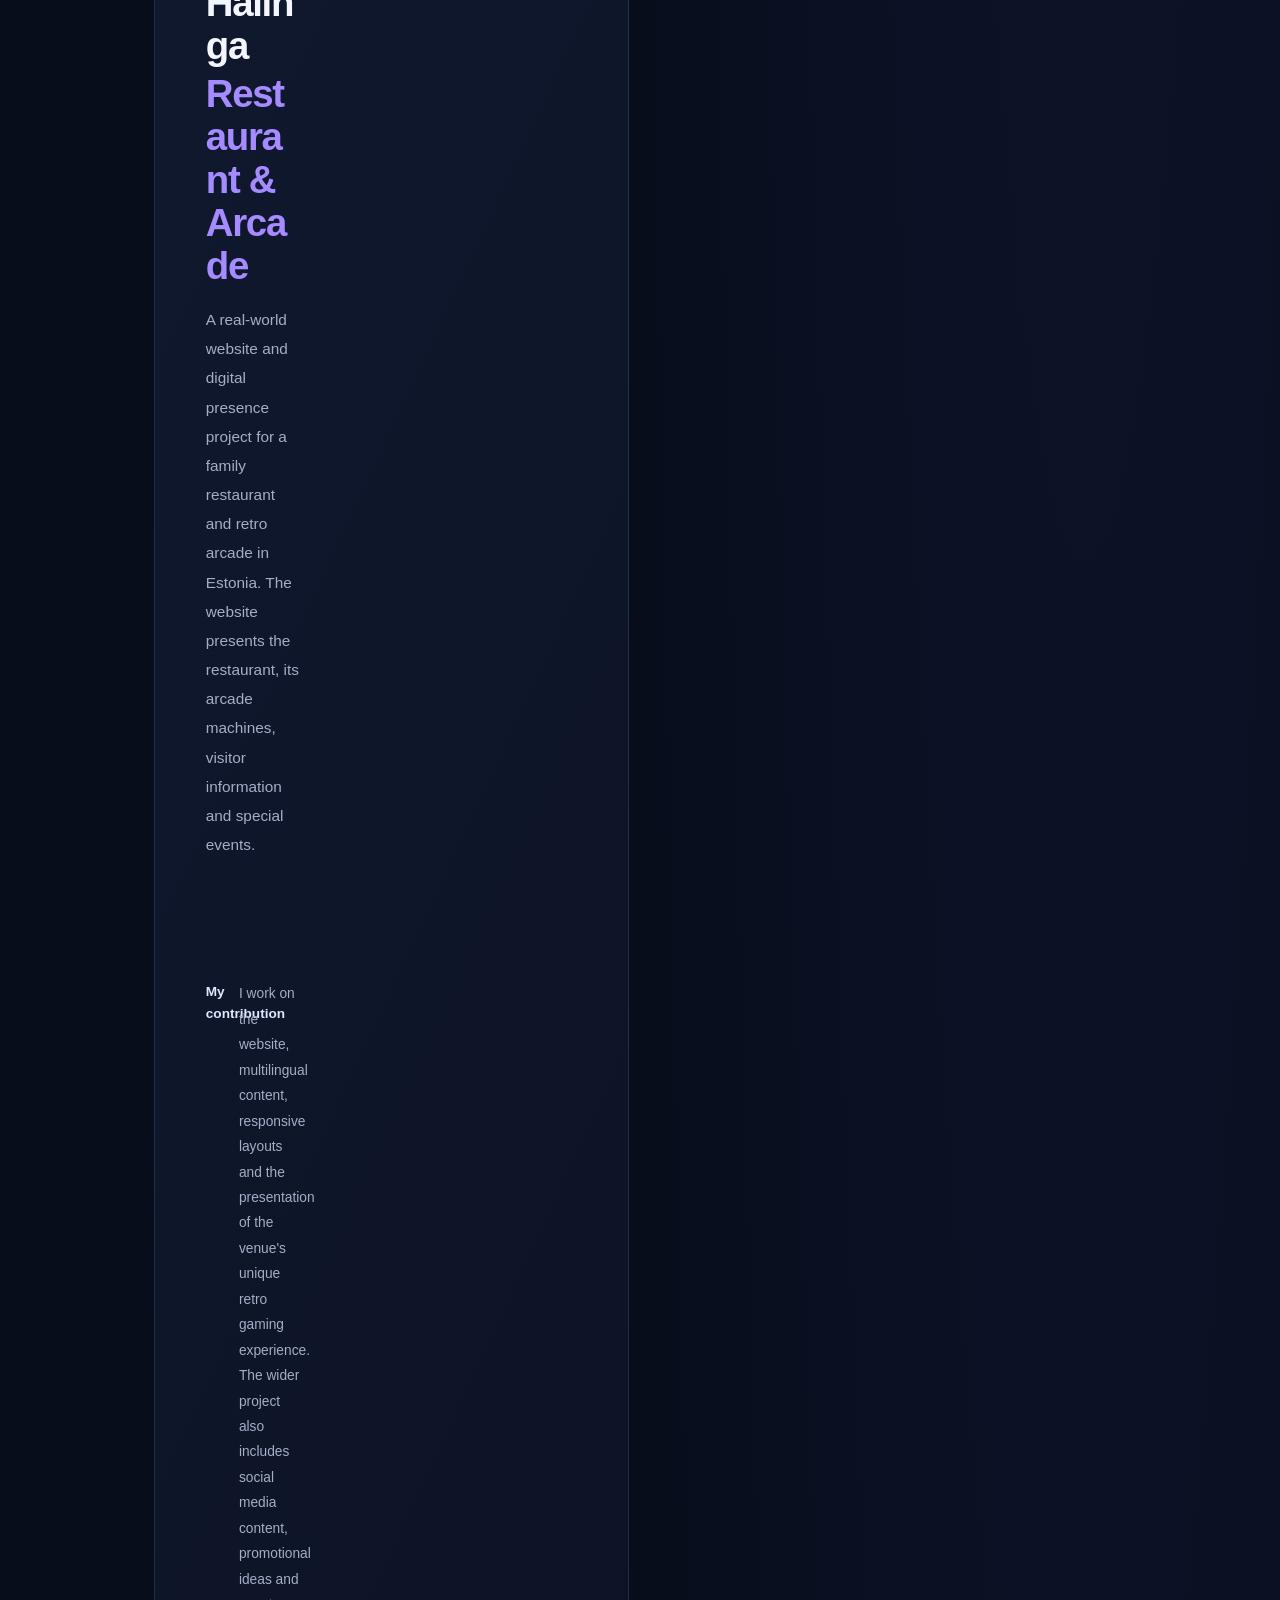
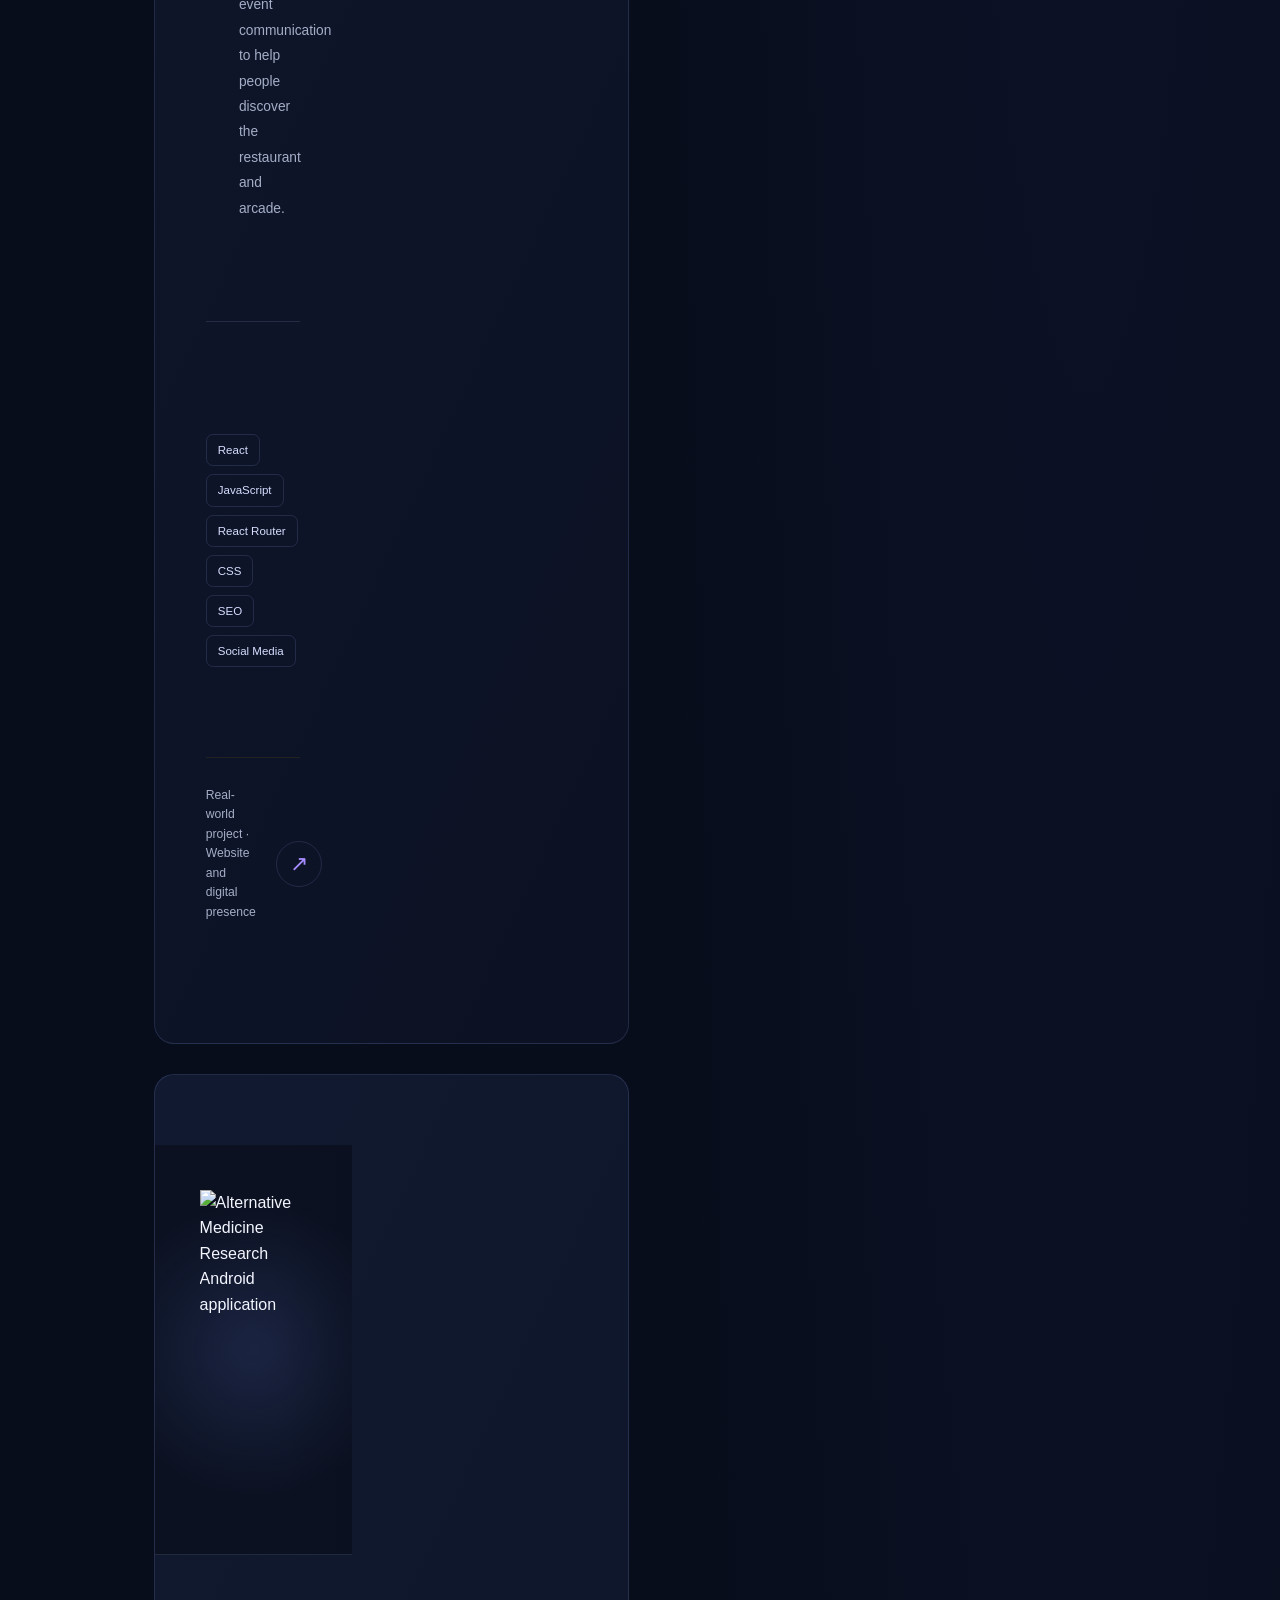
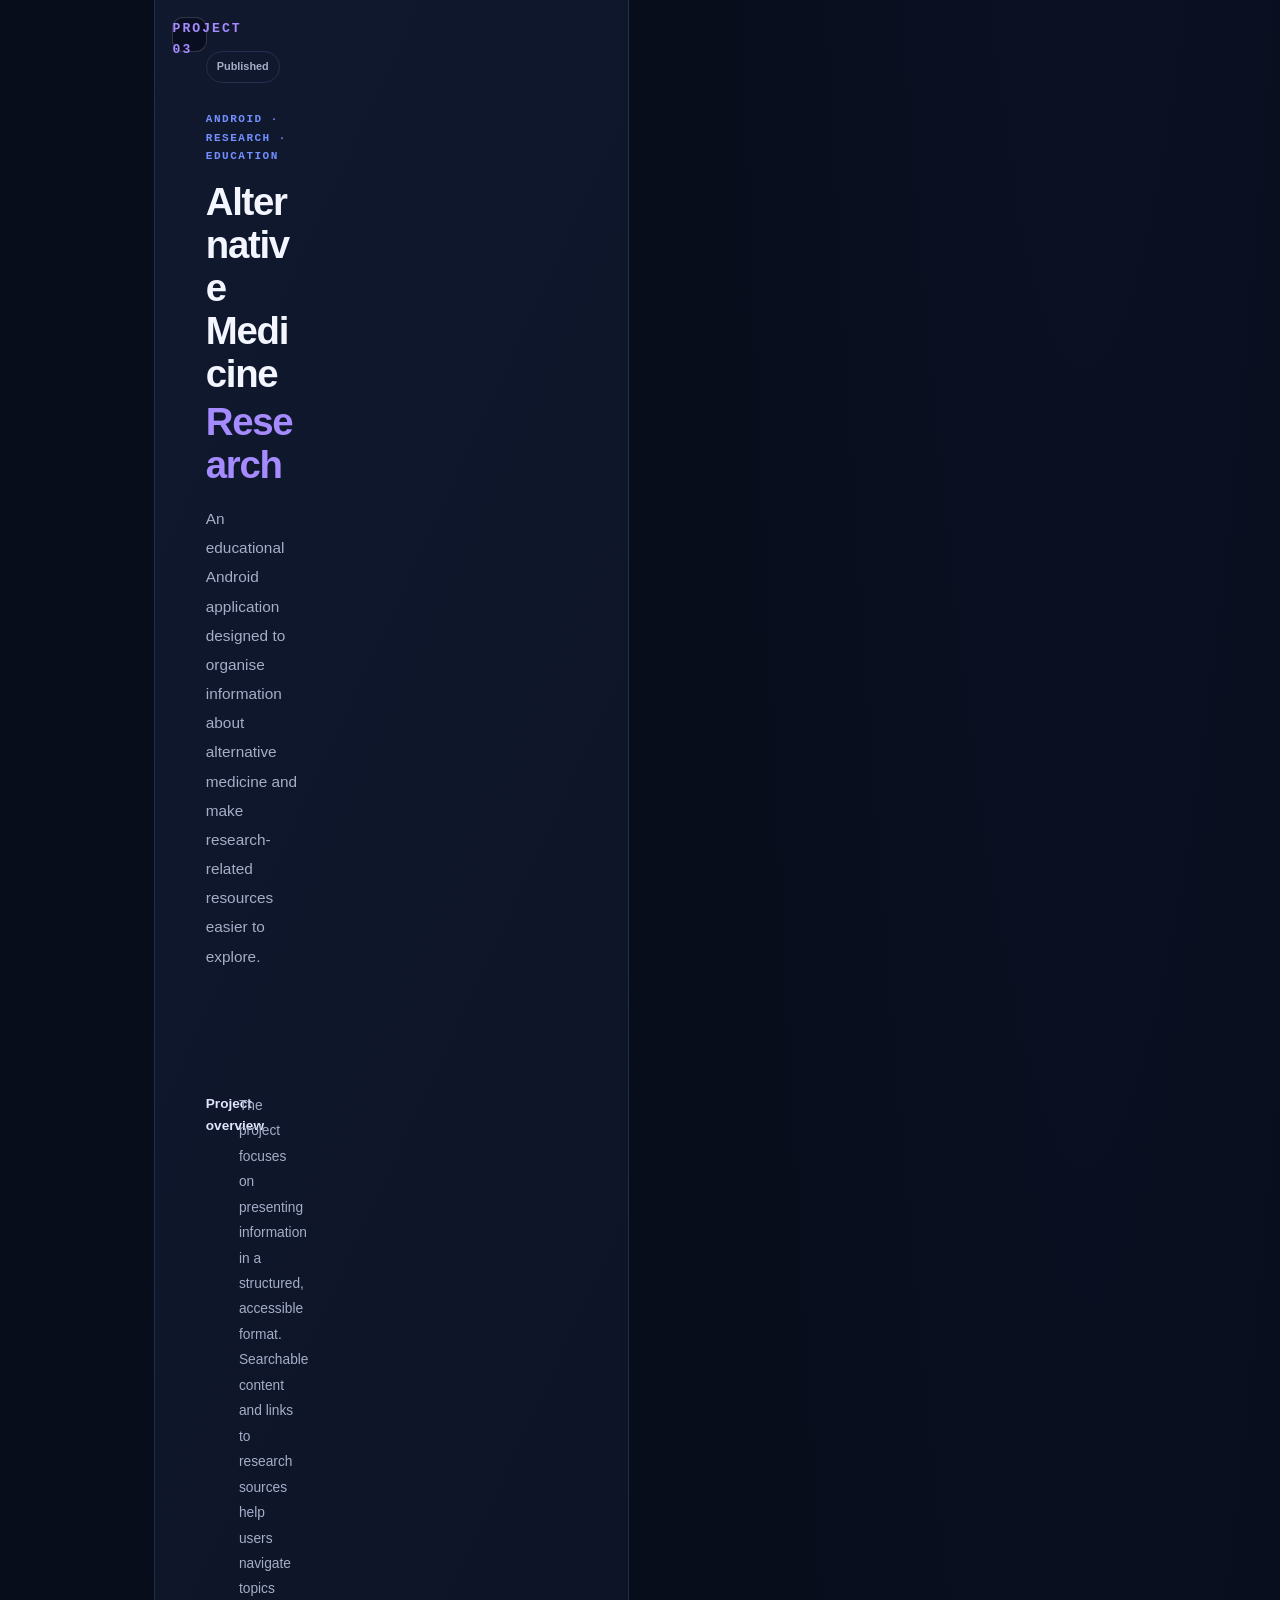
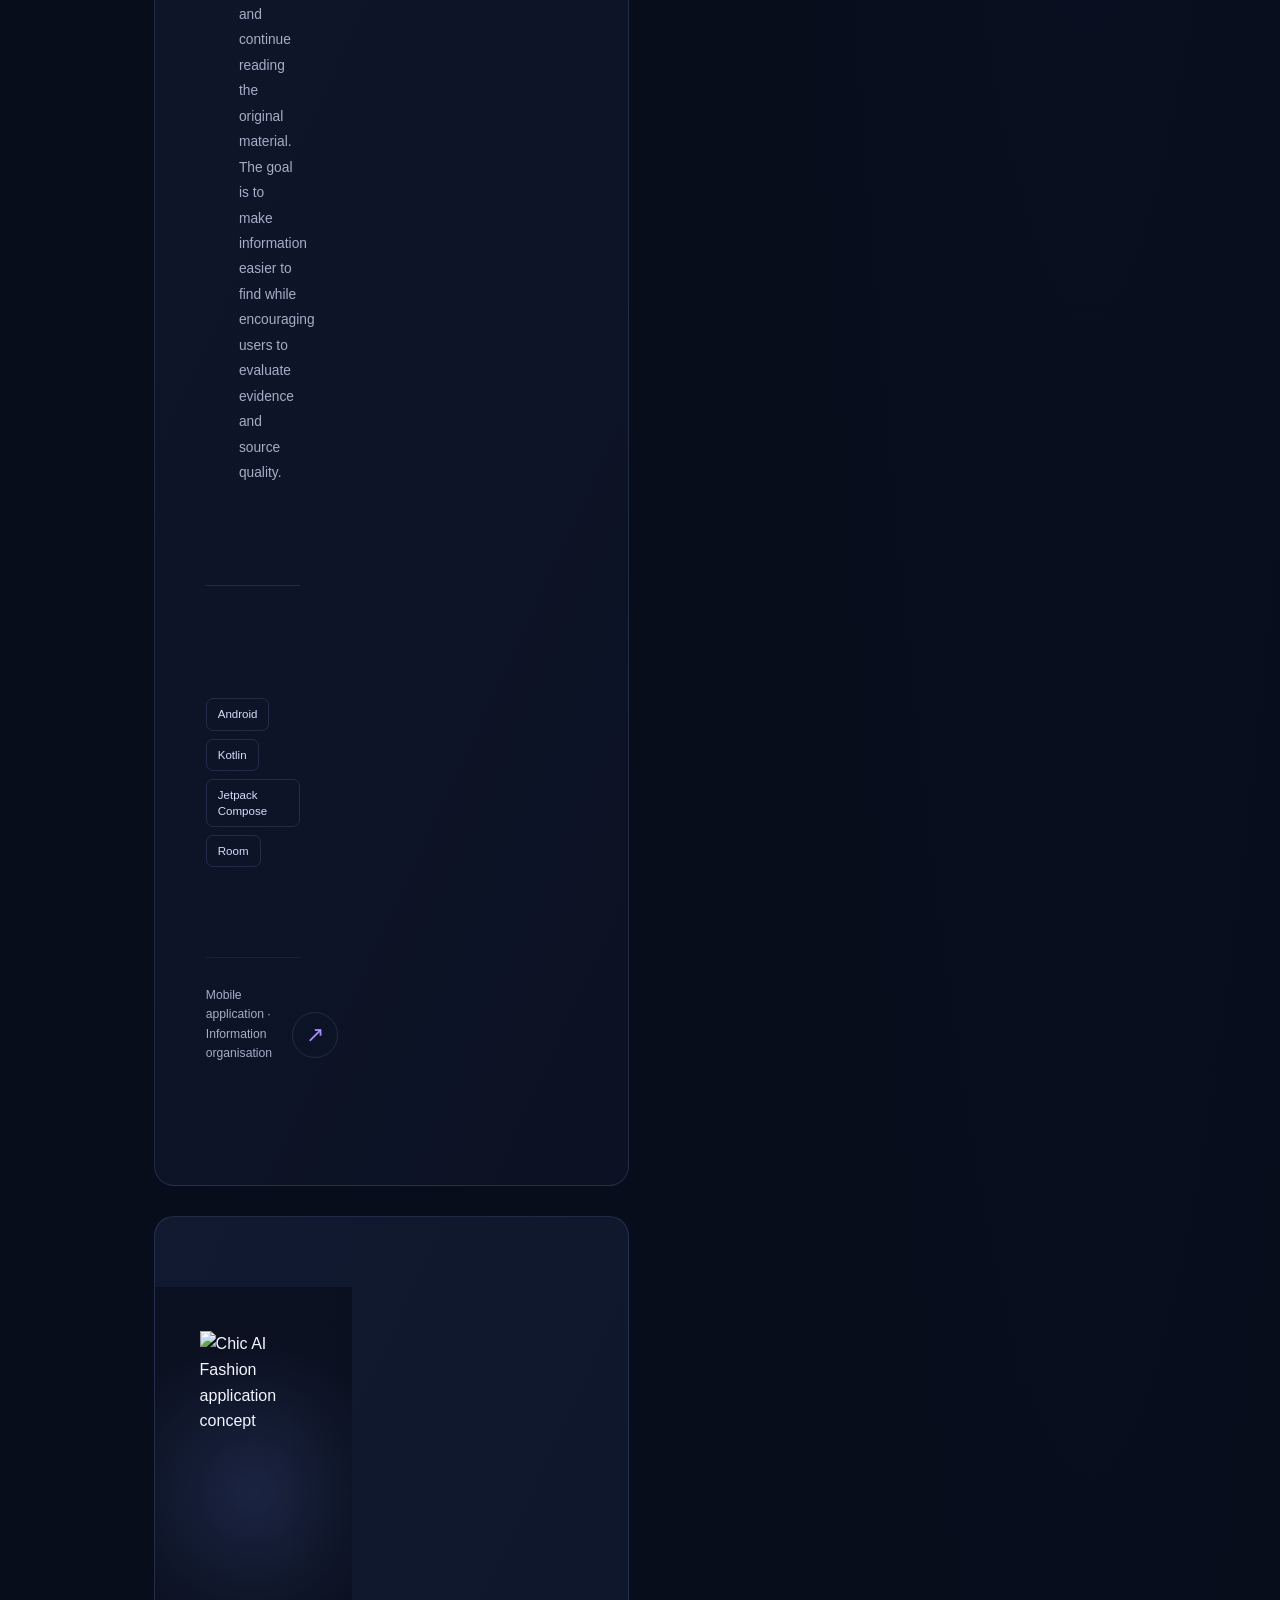
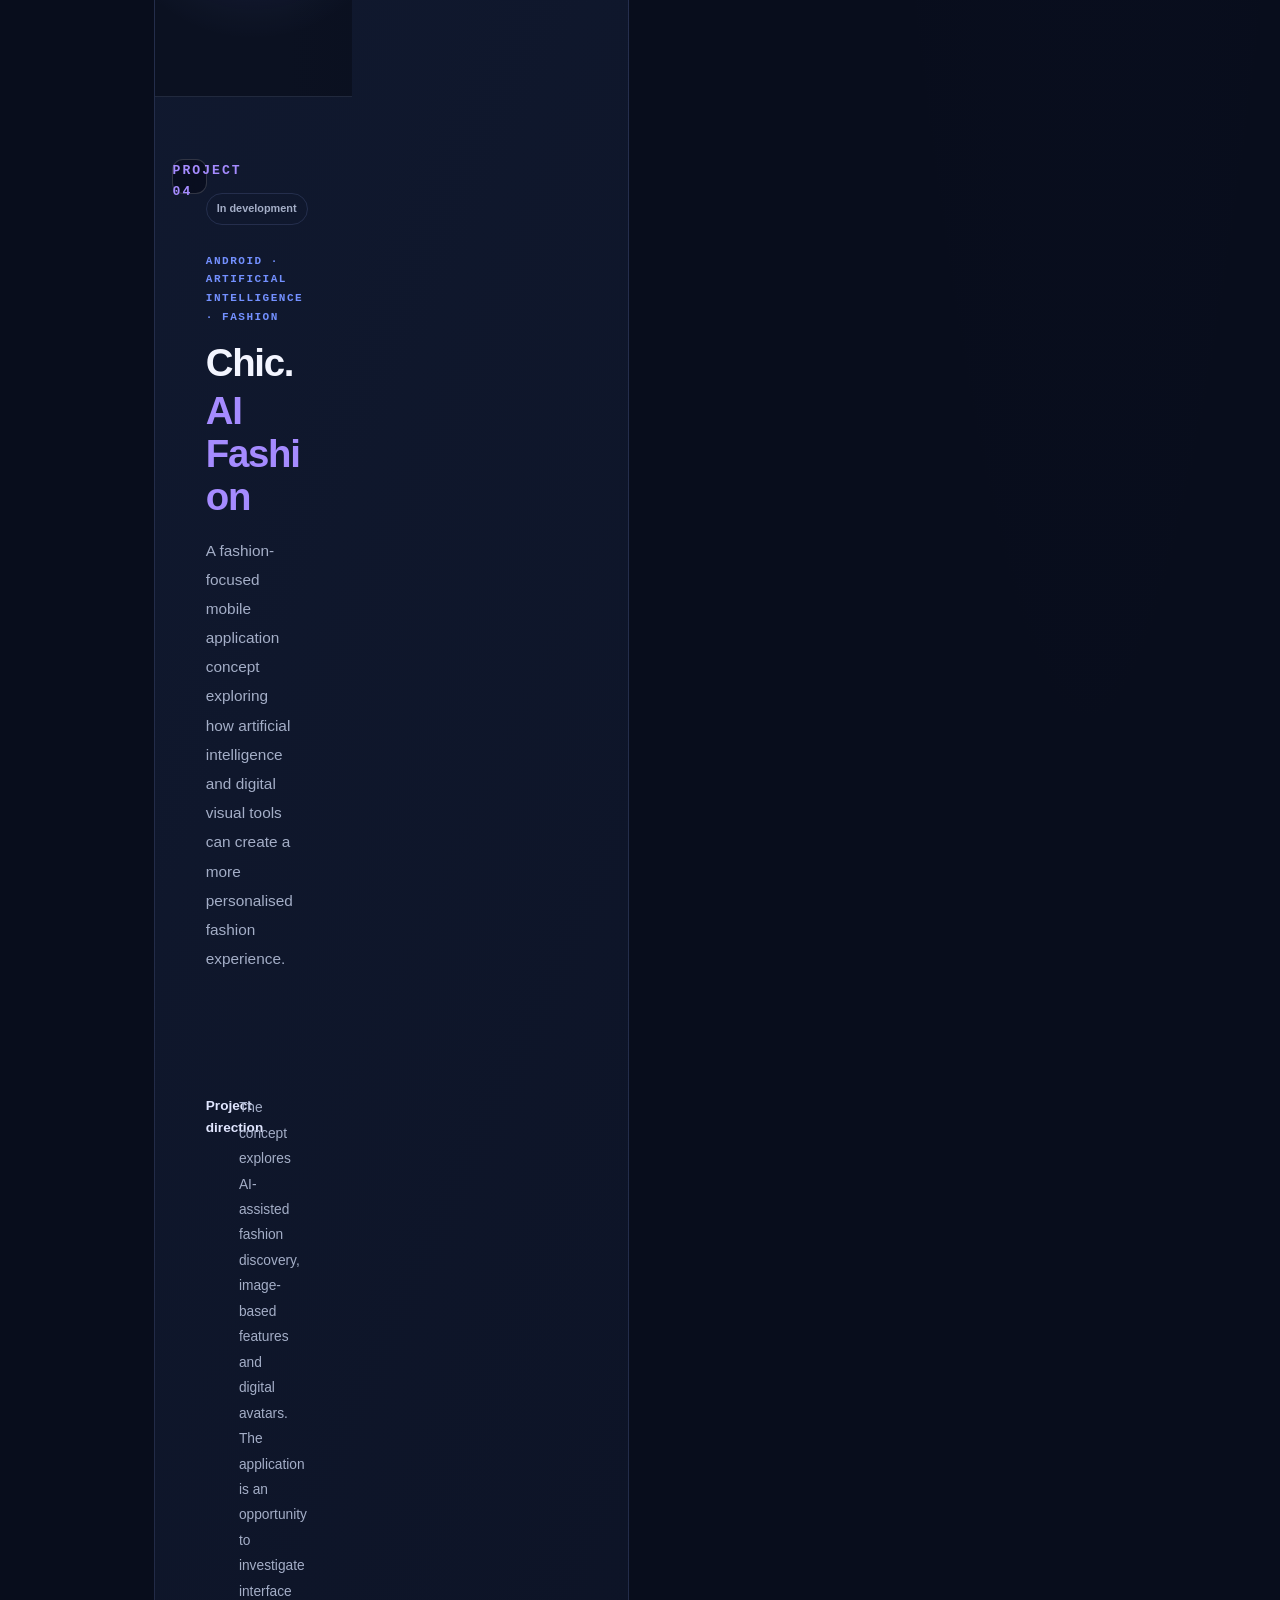
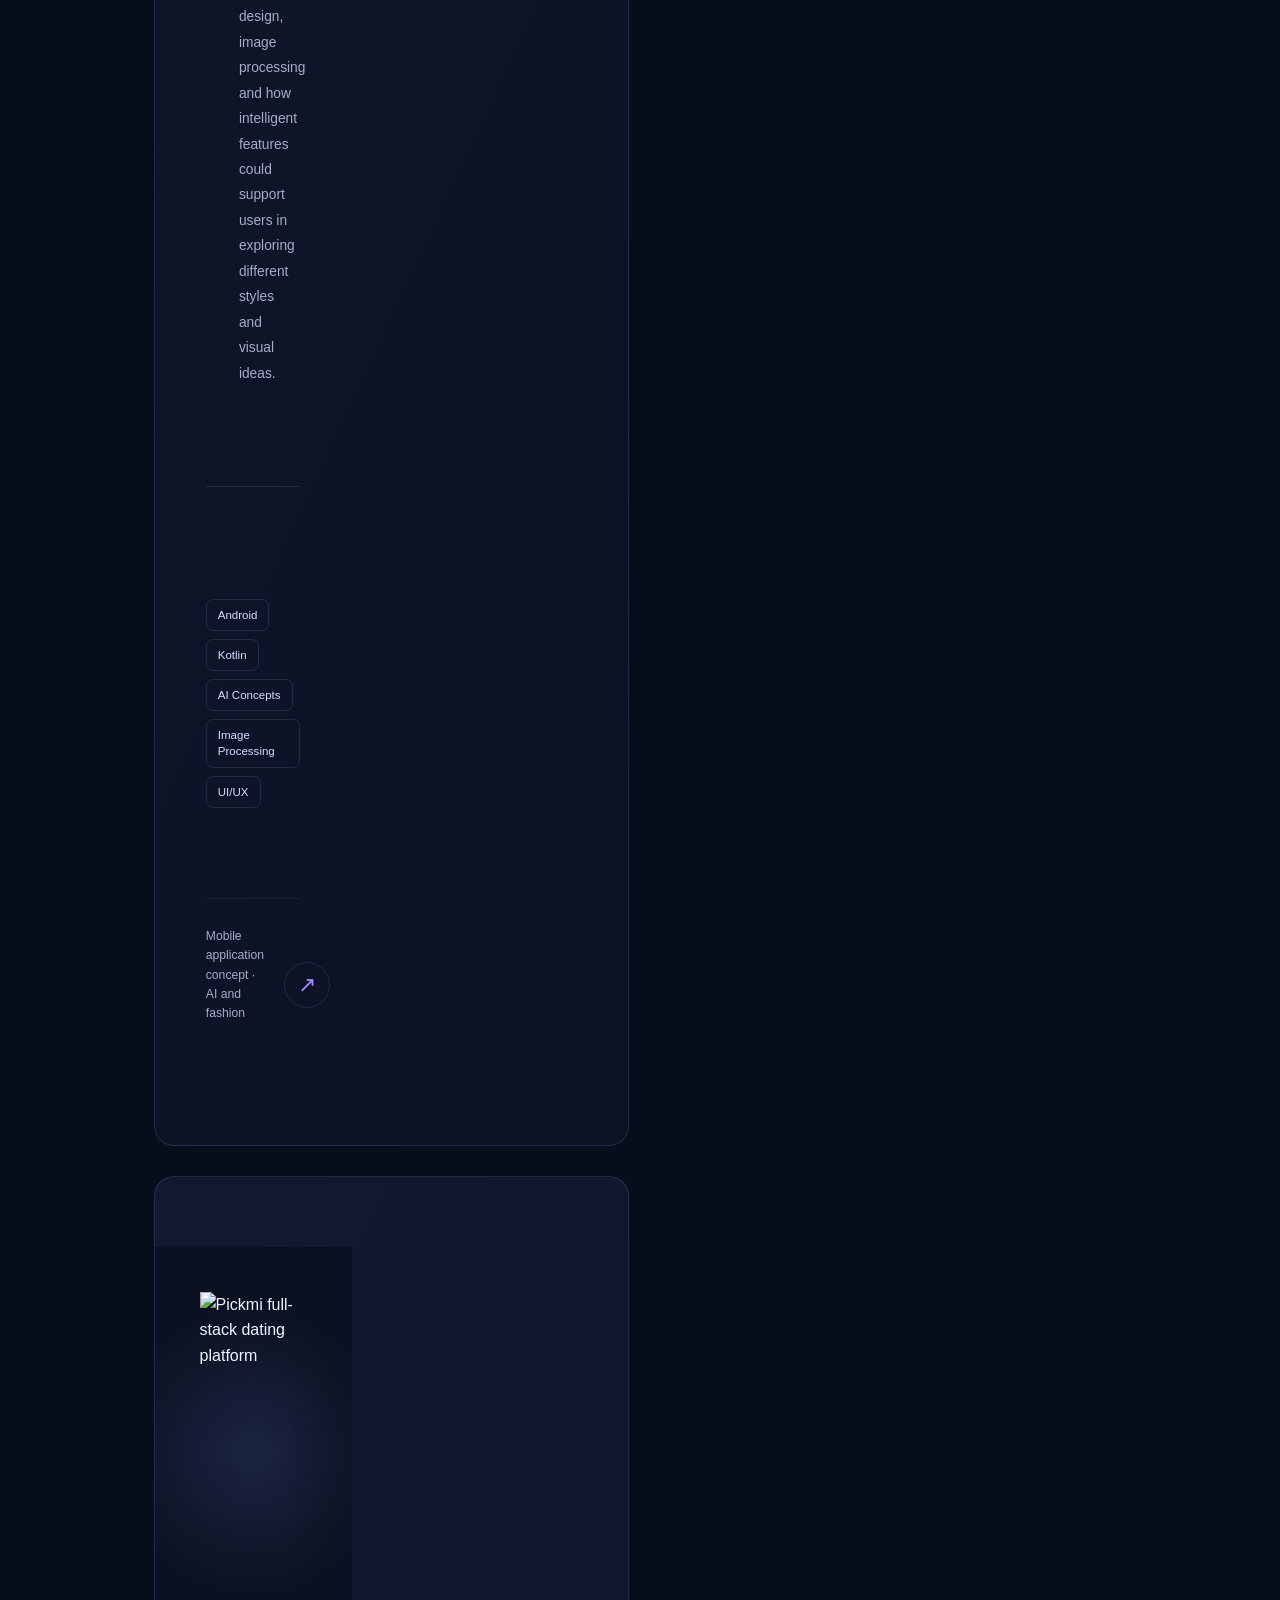
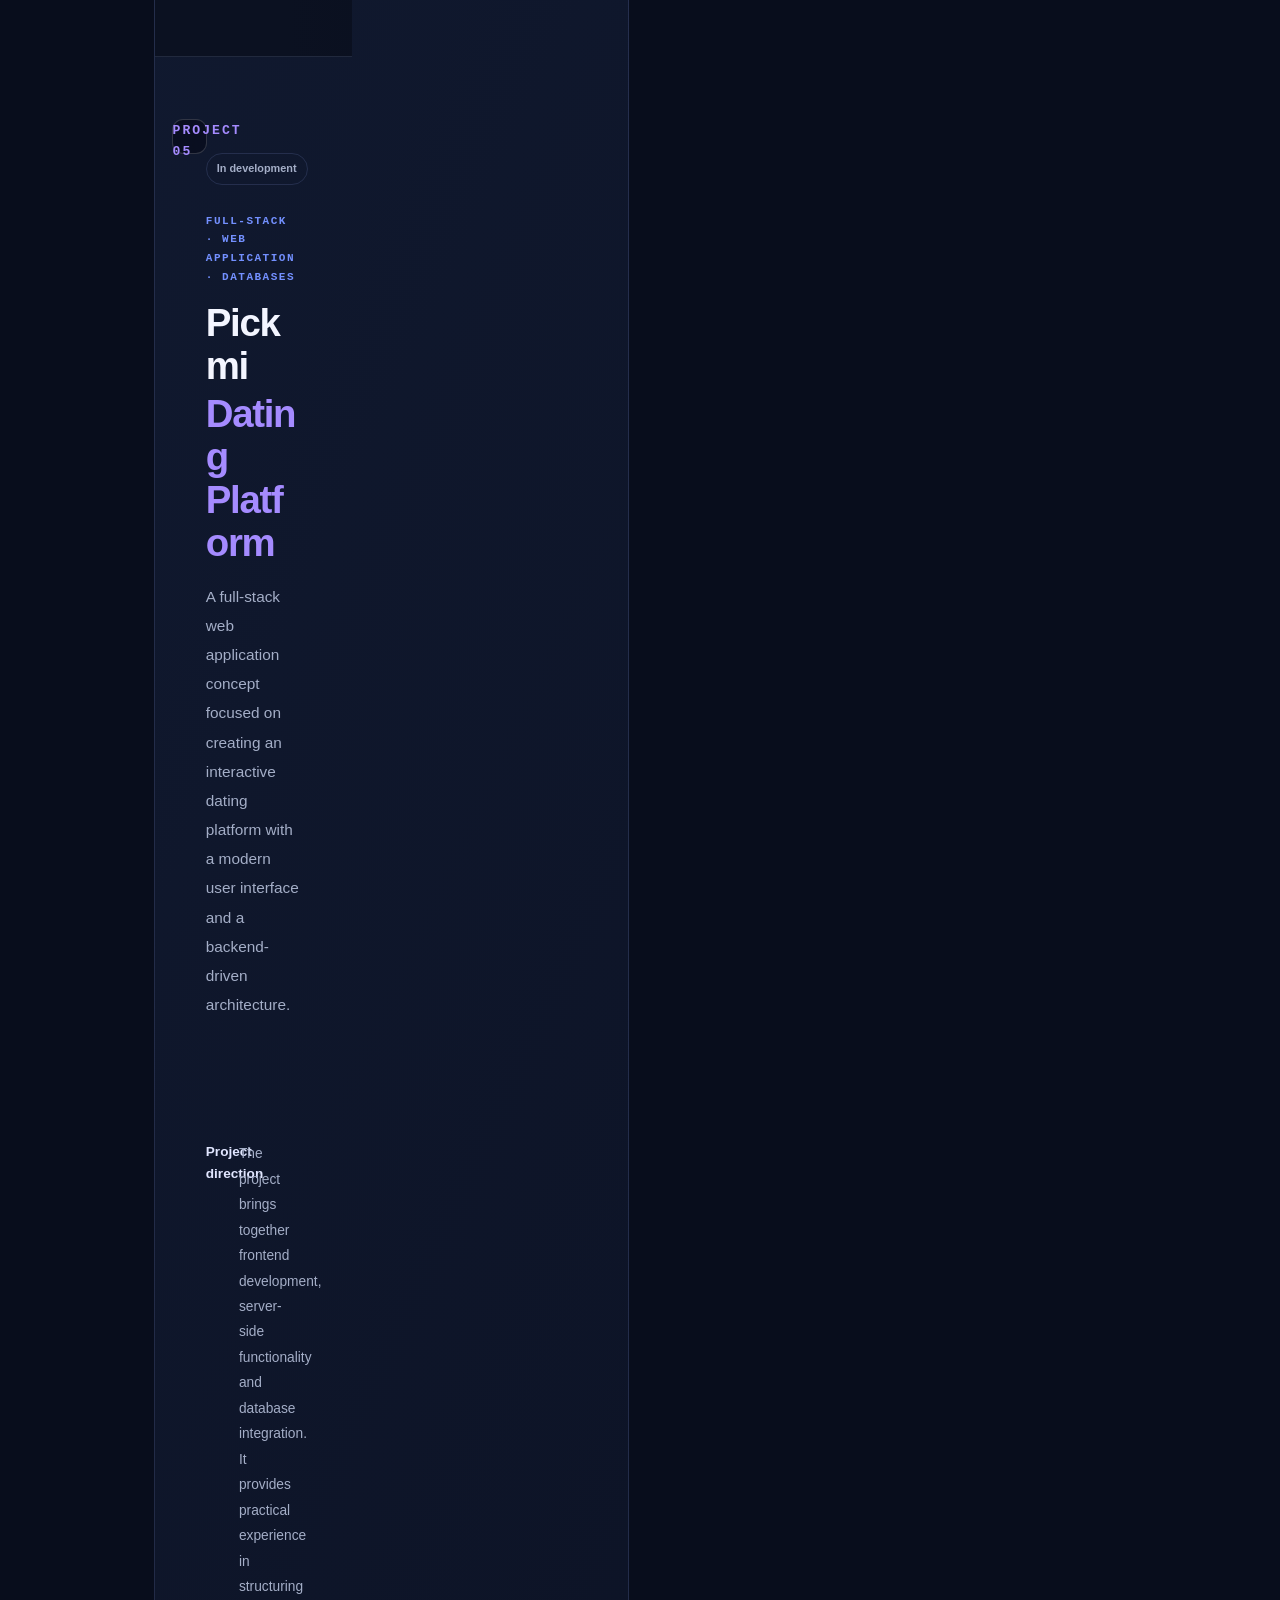
==== commit 476548d8: "Update index.html" ====
--- a/index.html
+++ b/index.html
@@ -1,17 +1,936 @@
+
 <!DOCTYPE html>
 <html lang="en">
 <head>
     <meta charset="UTF-8">
     <meta name="viewport" content="width=device-width, initial-scale=1.0">
 
-    <title>Isabel Valkrusman | Software Developer</title>
-    <meta name="description" content="Isabel Valkrusman — Software Developer portfolio, Android apps and web projects.">
+    <title>Isabel Valkrusman | Software Developer Portfolio</title>
+    <meta name="description" content="Explore Isabel Valkrusman's software development portfolio, featuring Android applications, full-stack web projects, React development and AI-powered concepts.">
     <meta name="theme-color" content="#080d1c">
 
     <link rel="stylesheet" href="style.css">
+
+    <style>
+        /* =========================================
+           GLOBAL DESIGN
+        ========================================= */
+
+        :root {
+            --bg: #080d1c;
+            --bg-soft: #0c1224;
+            --card: #10182d;
+            --card-hover: #131d36;
+            --border: rgba(153, 173, 255, 0.15);
+            --text: #f3f5ff;
+            --muted: #a4aec7;
+            --blue: #7390ff;
+            --purple: #a58bff;
+            --gradient: linear-gradient(110deg, #7390ff, #b18cff);
+            --container: 1240px;
+        }
+
+        *,
+        *::before,
+        *::after {
+            box-sizing: border-box;
+        }
+
+        html {
+            scroll-behavior: smooth;
+            scroll-padding-top: 100px;
+        }
+
+        body {
+            margin: 0;
+            background:
+                radial-gradient(
+                    ellipse at 85% 5%,
+                    rgba(79, 94, 190, 0.10),
+                    transparent 32%
+                ),
+                var(--bg);
+            color: var(--text);
+            font-family: Inter, "Segoe UI", Arial, sans-serif;
+            line-height: 1.6;
+        }
+
+        img {
+            max-width: 100%;
+        }
+
+        a {
+            color: inherit;
+        }
+
+        .navbar,
+        .hero,
+        .work,
+        .about,
+        .contact,
+        footer {
+            width: min(var(--container), 90%);
+            margin-inline: auto;
+        }
+
+        /* =========================================
+           NAVIGATION
+        ========================================= */
+
+        .navbar {
+            min-height: 86px;
+            display: flex;
+            align-items: center;
+            justify-content: space-between;
+            gap: 30px;
+            border-bottom: 1px solid var(--border);
+        }
+
+        .logo {
+            flex-shrink: 0;
+            font-size: 1.45rem;
+            font-weight: 850;
+            letter-spacing: -1px;
+            text-decoration: none;
+        }
+
+        .logo span {
+            color: var(--purple);
+        }
+
+        .nav-links {
+            display: flex;
+            align-items: center;
+            justify-content: center;
+            gap: 36px;
+        }
+
+        .nav-links a,
+        .cv-link {
+            font-size: .9rem;
+            text-decoration: none;
+            color: var(--muted);
+            transition: color .2s ease;
+        }
+
+        .nav-links a:hover,
+        .cv-link:hover {
+            color: var(--purple);
+        }
+
+        .cv-link {
+            padding: 10px 21px;
+            border: 1px solid var(--border);
+            border-radius: 8px;
+            color: var(--text);
+        }
+
+        .cv-link:hover {
+            border-color: var(--purple);
+        }
+
+        /* =========================================
+           HERO
+        ========================================= */
+
+        .hero {
+            min-height: 620px;
+            display: grid;
+            grid-template-columns: minmax(0, 1.2fr) minmax(300px, .8fr);
+            align-items: center;
+            gap: 80px;
+            padding-top: 75px;
+            padding-bottom: 95px;
+        }
+
+        .hero-text {
+            min-width: 0;
+        }
+
+        .eyebrow {
+            margin: 0 0 22px;
+            color: var(--blue);
+            font-size: .76rem;
+            font-weight: 750;
+            letter-spacing: 3px;
+        }
+
+        .hero h1 {
+            margin: 0;
+            font-size: clamp(4rem, 8vw, 7.3rem);
+            line-height: .91;
+            letter-spacing: -6px;
+            font-weight: 850;
+        }
+
+        .hero h1 span,
+        .about-grid h3 span,
+        .contact h2 span {
+            background: var(--gradient);
+            -webkit-background-clip: text;
+            background-clip: text;
+            color: transparent;
+        }
+
+        .intro-text {
+            max-width: 540px;
+            margin: 30px 0;
+            color: var(--muted);
+            font-size: 1.17rem;
+            line-height: 1.9;
+        }
+
+        .hero-links {
+            display: flex;
+            flex-wrap: wrap;
+            align-items: center;
+            gap: 25px;
+        }
+
+        .primary-button {
+            display: inline-flex;
+            justify-content: center;
+            align-items: center;
+            min-height: 52px;
+            padding: 0 25px;
+            border-radius: 9px;
+            background: var(--gradient);
+            color: #080d1c;
+            font-size: .9rem;
+            font-weight: 750;
+            text-decoration: none;
+            transition: transform .25s ease, box-shadow .25s ease;
+        }
+
+        .primary-button:hover {
+            transform: translateY(-3px);
+            box-shadow: 0 12px 35px rgba(115, 144, 255, .2);
+        }
+
+        .text-link {
+            color: var(--text);
+            font-size: .92rem;
+            text-decoration: none;
+        }
+
+        .text-link:hover {
+            color: var(--purple);
+        }
+
+        .hero-photo {
+            width: 100%;
+            max-width: 430px;
+            aspect-ratio: 4 / 5;
+            justify-self: end;
+            overflow: hidden;
+            border: 1px solid var(--border);
+            border-radius: 20px;
+            background: var(--card);
+            box-shadow: 0 30px 90px rgba(0, 0, 0, .2);
+        }
+
+        .hero-photo img {
+            display: block;
+            width: 100%;
+            height: 100%;
+            object-fit: cover;
+            object-position: center;
+        }
+
+        /* =========================================
+           SECTION HEADINGS
+        ========================================= */
+
+        .section-header {
+            display: flex;
+            align-items: center;
+            gap: 20px;
+            margin-bottom: 44px;
+        }
+
+        .section-header > span {
+            display: grid;
+            width: 48px;
+            height: 48px;
+            flex-shrink: 0;
+            place-items: center;
+            border: 1px solid var(--border);
+            border-radius: 12px;
+            color: var(--purple);
+            font-size: .9rem;
+            font-weight: 750;
+        }
+
+        .section-header h2 {
+            margin: 0;
+            font-size: clamp(2rem, 4vw, 3.2rem);
+            line-height: 1.1;
+            letter-spacing: -1.5px;
+        }
+
+        /* =========================================
+           PROJECTS — ONE PROJECT PER ROW
+        ========================================= */
+
+        .work {
+            padding-top: 55px;
+            padding-bottom: 100px;
+        }
+
+        .work .section-header {
+            margin-bottom: 45px;
+        }
+
+        .project-list {
+            display: flex;
+            flex-direction: column;
+            gap: 30px;
+        }
+
+        .project {
+            position: relative;
+            display: grid;
+            grid-template-columns: minmax(0, .92fr) minmax(0, 1.08fr);
+            align-items: stretch;
+            width: 100%;
+            min-width: 0;
+            min-height: 410px;
+            overflow: hidden;
+            border: 1px solid var(--border);
+            border-radius: 20px;
+            background: linear-gradient(
+                115deg,
+                rgba(17, 26, 49, .98),
+                rgba(12, 18, 36, .98)
+            );
+            text-decoration: none;
+            transition:
+                border-color .3s ease,
+                background .3s ease,
+                transform .3s ease,
+                box-shadow .3s ease;
+        }
+
+        .project:hover {
+            transform: translateY(-4px);
+            border-color: rgba(142, 151, 255, .6);
+            background: var(--card-hover);
+            box-shadow: 0 22px 65px rgba(0, 0, 0, .19);
+        }
+
+        /* Image stays on the left for every project */
+
+        .project-image {
+            position: relative;
+            min-width: 0;
+            min-height: 410px;
+            overflow: hidden;
+            background:
+                radial-gradient(
+                    circle at center,
+                    rgba(115, 144, 255, .15),
+                    transparent 65%
+                ),
+                #0b1121;
+        }
+
+        .project-image img {
+            display: block;
+            width: 100%;
+            height: 100%;
+            min-height: 410px;
+            object-fit: cover;
+            object-position: center;
+            transition: transform .6s ease;
+        }
+
+        .project:hover .project-image img {
+            transform: scale(1.045);
+        }
+
+        .project-image::after {
+            content: "";
+            position: absolute;
+            inset: 0;
+            pointer-events: none;
+            background: linear-gradient(
+                90deg,
+                transparent 65%,
+                rgba(8, 13, 28, .2)
+            );
+        }
+
+        /* Arcade project visual */
+
+        .project-image.arcade {
+            display: grid;
+            place-items: center;
+            background:
+                radial-gradient(
+                    ellipse at center,
+                    rgba(113, 83, 255, .24),
+                    transparent 65%
+                ),
+                #080b17;
+        }
+
+        .project-image.arcade::before {
+            content: "INSERT COIN";
+            position: absolute;
+            top: 22px;
+            left: 22px;
+            z-index: 1;
+            color: var(--purple);
+            font-size: .7rem;
+            font-weight: 800;
+            letter-spacing: 3px;
+        }
+
+        .project-image.arcade > span {
+            position: relative;
+            z-index: 1;
+            color: var(--text);
+            font-size: clamp(2.5rem, 5vw, 4.7rem);
+            font-weight: 900;
+            letter-spacing: 3px;
+            text-shadow:
+                0 0 15px rgba(115, 144, 255, .6),
+                0 0 45px rgba(165, 139, 255, .4);
+        }
+
+        /* Project text */
+
+        .project-info {
+            display: flex;
+            flex-direction: column;
+            align-items: flex-start;
+            min-width: 0;
+            padding: clamp(28px, 4vw, 55px);
+        }
+
+        .project-topline {
+            display: flex;
+            justify-content: space-between;
+            align-items: center;
+            gap: 14px;
+            width: 100%;
+            margin-bottom: 27px;
+        }
+
+        .project-number {
+            color: var(--purple);
+            font-size: .82rem;
+            font-weight: 800;
+            letter-spacing: 2px;
+        }
+
+        .project-category {
+            display: inline-flex;
+            flex-wrap: wrap;
+            align-items: center;
+            gap: 7px;
+            color: var(--blue);
+            font-size: .69rem;
+            font-weight: 750;
+            letter-spacing: 1.5px;
+            line-height: 1.7;
+        }
+
+        .project-status {
+            flex-shrink: 0;
+            padding: 6px 10px;
+            border: 1px solid var(--border);
+            border-radius: 30px;
+            color: var(--muted);
+            font-size: .68rem;
+            font-weight: 650;
+        }
+
+        .project-info h3 {
+            margin: 0 0 18px;
+            font-size: clamp(1.9rem, 3vw, 3rem);
+            line-height: 1.12;
+            letter-spacing: -1.3px;
+            overflow-wrap: anywhere;
+        }
+
+        .project-info h3 span {
+            display: block;
+            margin-top: 5px;
+            color: var(--purple);
+        }
+
+        .project-description {
+            max-width: 620px;
+            margin: 0 0 17px;
+            color: var(--muted);
+            font-size: .96rem;
+            line-height: 1.9;
+        }
+
+        .project-details {
+            width: 100%;
+            margin-top: 5px;
+        }
+
+        .project-details h4 {
+            margin: 0 0 9px;
+            color: #e1e6ff;
+            font-size: .85rem;
+            font-weight: 750;
+        }
+
+        .project-details p {
+            margin: 0;
+            color: var(--muted);
+            font-size: .86rem;
+            line-height: 1.85;
+        }
+
+        .project-tech {
+            display: flex;
+            flex-wrap: wrap;
+            gap: 8px;
+            margin-top: 22px;
+        }
+
+        .project-tech span {
+            padding: 7px 11px;
+            border: 1px solid var(--border);
+            border-radius: 7px;
+            color: #d5ddff;
+            font-size: .72rem;
+            line-height: 1.4;
+        }
+
+        .project-bottom {
+            display: flex;
+            justify-content: space-between;
+            align-items: center;
+            gap: 20px;
+            width: 100%;
+            margin-top: auto;
+            padding-top: 28px;
+        }
+
+        .project-bottom > span:first-child {
+            color: var(--muted);
+            font-size: .76rem;
+        }
+
+        .project-arrow {
+            display: grid;
+            width: 46px;
+            height: 46px;
+            flex-shrink: 0;
+            place-items: center;
+            border: 1px solid var(--border);
+            border-radius: 50%;
+            color: var(--purple);
+            font-size: 1.4rem;
+            transition:
+                color .25s ease,
+                background .25s ease,
+                transform .25s ease;
+        }
+
+        .project:hover .project-arrow {
+            transform: translate(3px, -3px);
+            background: var(--gradient);
+            color: var(--bg);
+        }
+
+        /* =========================================
+           ABOUT
+        ========================================= */
+
+        .about {
+            padding-top: 45px;
+            padding-bottom: 110px;
+            border-top: 1px solid var(--border);
+        }
+
+        .about-grid {
+            display: grid;
+            grid-template-columns: minmax(0, .9fr) minmax(0, 1.1fr);
+            gap: 80px;
+            align-items: start;
+        }
+
+        .about-grid h3 {
+            margin: 0;
+            font-size: clamp(2.5rem, 5vw, 4.5rem);
+            line-height: 1.1;
+            letter-spacing: -2px;
+        }
+
+        .about-content p {
+            margin: 0 0 19px;
+            color: var(--muted);
+            font-size: .98rem;
+            line-height: 1.95;
+        }
+
+        .skills {
+            display: grid;
+            grid-template-columns: repeat(2, minmax(0, 1fr));
+            gap: 16px;
+            margin-top: 55px;
+        }
+
+        .skills > div {
+            min-height: 135px;
+            padding: 25px;
+            border: 1px solid var(--border);
+            border-radius: 13px;
+            background: var(--card);
+            transition: border-color .25s ease, transform .25s ease;
+        }
+
+        .skills > div:hover {
+            transform: translateY(-3px);
+            border-color: var(--blue);
+        }
+
+        .skills span {
+            display: block;
+            margin-bottom: 9px;
+            color: var(--purple);
+            font-size: 1rem;
+            font-weight: 750;
+        }
+
+        .skills p {
+            margin: 0;
+            color: var(--muted);
+            font-size: .86rem;
+            line-height: 1.8;
+        }
+
+        /* =========================================
+           CONTACT
+        ========================================= */
+
+        .contact {
+            padding-top: 75px;
+            padding-bottom: 85px;
+            border-top: 1px solid var(--border);
+        }
+
+        .contact h2 {
+            margin: 0 0 30px;
+            font-size: clamp(3.6rem, 8vw, 7rem);
+            line-height: .98;
+            letter-spacing: -4px;
+        }
+
+        .email {
+            display: inline-block;
+            margin-bottom: 32px;
+            font-size: clamp(1rem, 2vw, 1.3rem);
+            text-decoration: none;
+            overflow-wrap: anywhere;
+        }
+
+        .email:hover {
+            color: var(--purple);
+        }
+
+        .social-links {
+            display: flex;
+            flex-wrap: wrap;
+            gap: 25px;
+        }
+
+        .social-links a {
+            color: var(--muted);
+            font-size: .9rem;
+            text-decoration: none;
+        }
+
+        .social-links a:hover {
+            color: var(--purple);
+        }
+
+        /* =========================================
+           FOOTER
+        ========================================= */
+
+        footer {
+            display: flex;
+            justify-content: space-between;
+            align-items: center;
+            gap: 20px;
+            padding: 25px 0;
+            border-top: 1px solid var(--border);
+            color: var(--muted);
+            font-size: .8rem;
+        }
+
+        /* =========================================
+           TABLET
+        ========================================= */
+
+        @media (max-width: 1000px) {
+            .hero {
+                gap: 45px;
+            }
+
+            .project {
+                grid-template-columns: minmax(0, .85fr) minmax(0, 1.15fr);
+                min-height: 380px;
+            }
+
+            .project-image,
+            .project-image img {
+                min-height: 380px;
+            }
+
+            .project-info {
+                padding: 28px;
+            }
+
+            .project-info h3 {
+                font-size: clamp(1.8rem, 3vw, 2.4rem);
+            }
+
+            .project-topline {
+                flex-wrap: wrap;
+                margin-bottom: 20px;
+            }
+
+            .about-grid {
+                gap: 40px;
+            }
+        }
+
+        /* =========================================
+           MOBILE
+        ========================================= */
+
+        @media (max-width: 700px) {
+            .navbar,
+            .hero,
+            .work,
+            .about,
+            .contact,
+            footer {
+                width: 91%;
+            }
+
+            .navbar {
+                min-height: 75px;
+                gap: 12px;
+            }
+
+            .logo {
+                font-size: 1.15rem;
+            }
+
+            .nav-links {
+                gap: 14px;
+            }
+
+            .nav-links a,
+            .cv-link {
+                font-size: .76rem;
+            }
+
+            .cv-link {
+                padding: 8px 12px;
+            }
+
+            .hero {
+                min-height: auto;
+                grid-template-columns: 1fr;
+                gap: 38px;
+                padding-top: 65px;
+                padding-bottom: 75px;
+            }
+
+            .hero h1 {
+                font-size: clamp(3.8rem, 15vw, 6rem);
+                letter-spacing: -3.5px;
+            }
+
+            .intro-text {
+                font-size: 1rem;
+            }
+
+            .hero-photo {
+                width: min(100%, 390px);
+                max-width: none;
+                justify-self: start;
+                aspect-ratio: 5 / 4;
+            }
+
+            .work {
+                padding-top: 30px;
+                padding-bottom: 75px;
+            }
+
+            .section-header {
+                gap: 14px;
+                margin-bottom: 30px;
+            }
+
+            .section-header > span {
+                width: 42px;
+                height: 42px;
+            }
+
+            .section-header h2 {
+                font-size: 2.15rem;
+            }
+
+            .project-list {
+                gap: 22px;
+            }
+
+            /* One full-width card, with image above text */
+
+            .project {
+                grid-template-columns: minmax(0, 1fr);
+                min-height: auto;
+                border-radius: 16px;
+            }
+
+            .project-image,
+            .project-image img {
+                width: 100%;
+                min-height: 0;
+                height: clamp(250px, 65vw, 390px);
+            }
+
+            .project-image.arcade {
+                height: 290px;
+            }
+
+            .project-info {
+                min-height: 0;
+                padding: 25px 23px 23px;
+            }
+
+            .project-topline {
+                gap: 10px;
+                margin-bottom: 23px;
+            }
+
+            .project-info h3 {
+                margin-bottom: 16px;
+                font-size: clamp(2rem, 8vw, 2.7rem);
+            }
+
+            .project-description {
+                font-size: .92rem;
+                line-height: 1.85;
+            }
+
+            .project-details p {
+                font-size: .85rem;
+            }
+
+            .project-tech {
+                margin-top: 20px;
+            }
+
+            .project-bottom {
+                padding-top: 23px;
+            }
+
+            .about {
+                padding-top: 35px;
+                padding-bottom: 75px;
+            }
+
+            .about-grid {
+                grid-template-columns: 1fr;
+                gap: 30px;
+            }
+
+            .about-grid h3 {
+                font-size: 3rem;
+            }
+
+            .skills {
+                grid-template-columns: 1fr;
+                gap: 12px;
+                margin-top: 35px;
+            }
+
+            .skills > div {
+                min-height: auto;
+                padding: 22px;
+            }
+
+            .contact {
+                padding-top: 60px;
+                padding-bottom: 65px;
+            }
+
+            .contact h2 {
+                font-size: clamp(3.5rem, 15vw, 5.5rem);
+                letter-spacing: -2px;
+            }
+
+            footer {
+                align-items: flex-start;
+                flex-direction: column;
+                gap: 8px;
+            }
+        }
+
+        @media (max-width: 390px) {
+            .navbar {
+                flex-wrap: wrap;
+                padding: 15px 0;
+            }
+
+            .nav-links {
+                order: 3;
+                width: 100%;
+                justify-content: flex-start;
+            }
+
+            .hero h1 {
+                font-size: 3.5rem;
+            }
+
+            .project-info {
+                padding: 21px 17px;
+            }
+
+            .project-status {
+                font-size: .62rem;
+            }
+
+            .project-category {
+                font-size: .64rem;
+            }
+
+            .project-info h3 {
+                font-size: 1.9rem;
+            }
+        }
+
+        @media (prefers-reduced-motion: reduce) {
+            html {
+                scroll-behavior: auto;
+            }
+
+            *,
+            *::before,
+            *::after {
+                animation-duration: .01ms !important;
+                transition-duration: .01ms !important;
+            }
+        }
+    </style>
 </head>
 
 <body>
+
+<!-- NAVIGATION -->
 
 <nav class="navbar">
     <a href="index.html" class="logo">ISABEL<span>.</span></a>
@@ -22,15 +941,20 @@
         <a href="#about">About</a>
     </div>
 
-<a href="CV.docx.pdf"
-   target="_blank"
-   class="cv-link">
-    CV
-</a>
+    <a href="CV.docx.pdf"
+       target="_blank"
+       rel="noopener noreferrer"
+       class="cv-link">
+        CV ↗
+    </a>
 </nav>
 
+<!-- HERO -->
+
 <header id="home" class="hero">
+
     <div class="hero-text">
+
         <p class="eyebrow">JUNIOR SOFTWARE DEVELOPER</p>
 
         <h1>
@@ -39,217 +963,550 @@
         </h1>
 
         <p class="intro-text">
-            I build Android applications and web projects
-            from idea to working product.
+            I build Android applications and web projects from idea
+            to working product. My work combines software development,
+            practical problem-solving, user-focused design and a
+            curiosity for emerging technologies.
         </p>
 
         <div class="hero-links">
-            <a href="#work" class="primary-button">View my work</a>
-            <a href="mailto:isabel.valkrusman@gmail.com" class="text-link">
+            <a href="#work" class="primary-button">Explore my projects ↘</a>
+
+            <a href="mailto:isabel.valkrusman@gmail.com"
+               class="text-link">
                 Contact me →
             </a>
         </div>
+
     </div>
 
     <div class="hero-photo">
-        <img src="profile.jpg" alt="Isabel Valkrusman">
+        <img src="profile.jpg"
+             alt="Portrait of Isabel Valkrusman">
     </div>
+
 </header>
 
+<!-- PROJECTS -->
+
 <section id="work" class="work">
+
     <div class="section-header">
         <span>01</span>
         <h2>Selected Work</h2>
     </div>
 
-    <a href="route66.html" class="project project-reverse">
-        <div class="project-number">01</div>
-        <div class="project-image">
-            <img src="logo2.png" alt="Route 66 Via Baltica">
-        </div>
-        <div class="project-info">
-            <p class="project-category">ANDROID · PUBLISHED</p>
-            <h3>Route 66 <span>Via Baltica</span></h3>
-            <p class="project-description">
-                Android travel application for discovering places along
-                the Via Baltica route through Estonia, Latvia, Lithuania
-                and Poland.
-            </p>
-            <span class="project-arrow">→</span>
-        </div>
-    </a>
-
-    <a href="halinga.html" class="project project-reverse">
-        <div class="project-number">02</div>
-        <div class="project-image">
-            <img src="halinga.jpg" alt="Halinga Restaurant & Arcade">
-        </div>
-        <div class="project-info">
-            <p class="project-category">WEB · MARKETING · EVENTS</p>
-            <h3>Halinga <span>Restaurant & Arcade</span></h3>
-            <p class="project-description">
-                A real-world React website and digital project for
-                Halinga Restaurant & Arcade, including multilingual
-                content, advertising and event promotion.
-            </p>
-            <span class="project-arrow">→</span>
-        </div>
-    </a>
-
-    <a href="alternative-medicine.html" class="project project-reverse">
-        <div class="project-number">03</div>
-        <div class="project-image">
-            <img src="medical.webp" alt="Alternative Medicine Research">
-        </div>
-        <div class="project-info">
-            <p class="project-category">ANDROID · PUBLISHED</p>
-            <h3>Alternative Medicine <span>Research</span></h3>
-            <p class="project-description">
-                Educational Android application with searchable information,
-                structured data and links to scientific research sources.
-            </p>
-            <span class="project-arrow">→</span>
-        </div>
-    </a>
-
-    <a href="chic.html" class="project project-reverse">
-        <div class="project-number">04</div>
-        <div class="project-image">
-            <img src="chic.jpg" alt="Chic AI Fashion">
-        </div>
-        <div class="project-info">
-            <p class="project-category">ANDROID · AI · IN DEVELOPMENT</p>
-            <h3>Chic. <span>AI Fashion</span></h3>
-            <p class="project-description">
-                Android fashion application combining AI, image processing
-                and digital avatars.
-            </p>
-            <span class="project-arrow">→</span>
-        </div>
-    </a>
-
-    <a href="pickmi.html" class="project project-reverse">
-        <div class="project-number">05</div>
-        <div class="project-image">
-            <img src="pickmi.png" alt="Pickmi">
-        </div>
-        <div class="project-info">
-            <p class="project-category">FULL-STACK · IN DEVELOPMENT</p>
-            <h3>Pickmi <span>Dating Platform</span></h3>
-            <p class="project-description">
-                Full-stack web platform built with React, Node.js
-                and PostgreSQL.
-            </p>
-            <span class="project-arrow">→</span>
-        </div>
-    </a>
-
-    <a href="forever-young.html" class="project project-reverse">
-        <div class="project-number">06</div>
-        <div class="project-image">
-            <img src="foreveryoung.webp" alt="Forever Young">
-        </div>
-        <div class="project-info">
-            <p class="project-category">ANDROID · IN DEVELOPMENT</p>
-            <h3>Forever <span>Young</span></h3>
-            <p class="project-description">
-                Android wellness and longevity application focused
-                on educational content.
-            </p>
-            <span class="project-arrow">→</span>
-        </div>
-    </a>
-
-    <a href="arcade-games.html" class="project project-reverse">
-        <div class="project-number">07</div>
-        <div class="project-image arcade">
-            <span>ARCADE</span>
-        </div>
-        <div class="project-info">
-            <p class="project-category">FULL-STACK · WEB</p>
-            <h3>Arcade <span>Games</span></h3>
-            <p class="project-description">
-                Web platform with frontend, backend, registration
-                and ticket functionality.
-            </p>
-            <span class="project-arrow">→</span>
-        </div>
-    </a>
+    <div class="project-list">
+
+        <!-- PROJECT 01 -->
+
+        <a href="route66.html" class="project">
+
+            <div class="project-image">
+                <img src="logo2.png"
+                     alt="Route 66 Via Baltica travel application"
+                     loading="lazy">
+            </div>
+
+            <div class="project-info">
+
+                <div class="project-topline">
+                    <span class="project-number">PROJECT 01</span>
+                    <span class="project-status">Published</span>
+                </div>
+
+                <p class="project-category">ANDROID · TRAVEL · MOBILE DEVELOPMENT</p>
+
+                <h3>Route 66 <span>Via Baltica</span></h3>
+
+                <p class="project-description">
+                    A travel-focused Android application designed to help
+                    users discover interesting destinations and experiences
+                    along the Via Baltica route through Estonia, Latvia,
+                    Lithuania and Poland.
+                </p>
+
+                <div class="project-details">
+                    <h4>Project overview</h4>
+                    <p>
+                        The concept combines route discovery, destination
+                        information and travel inspiration in one mobile
+                        experience. The project explores how digital tools
+                        can make road trips more engaging and help travellers
+                        find places worth visiting along their journey.
+                    </p>
+                </div>
+
+                <div class="project-tech">
+                    <span>Android</span>
+                    <span>Kotlin</span>
+                    <span>Jetpack Compose</span>
+                    <span>Google Maps</span>
+                </div>
+
+                <div class="project-bottom">
+                    <span>Mobile application · Travel discovery</span>
+                    <span class="project-arrow" aria-hidden="true">↗</span>
+                </div>
+
+            </div>
+        </a>
+
+        <!-- PROJECT 02 -->
+
+        <a href="halinga.html" class="project">
+
+            <div class="project-image">
+                <img src="halinga.jpg"
+                     alt="Halinga Restaurant and Arcade website project"
+                     loading="lazy">
+            </div>
+
+            <div class="project-info">
+
+                <div class="project-topline">
+                    <span class="project-number">PROJECT 02</span>
+                    <span class="project-status">Live website</span>
+                </div>
+
+                <p class="project-category">WEB DEVELOPMENT · MARKETING · EVENTS</p>
+
+                <h3>Halinga <span>Restaurant & Arcade</span></h3>
+
+                <p class="project-description">
+                    A real-world website and digital presence project for
+                    a family restaurant and retro arcade in Estonia.
+                    The website presents the restaurant, its arcade
+                    machines, visitor information and special events.
+                </p>
+
+                <div class="project-details">
+                    <h4>My contribution</h4>
+                    <p>
+                        I work on the website, multilingual content,
+                        responsive layouts and the presentation of the
+                        venue's unique retro gaming experience. The wider
+                        project also includes social media content,
+                        promotional ideas and event communication to help
+                        people discover the restaurant and arcade.
+                    </p>
+                </div>
+
+                <div class="project-tech">
+                    <span>React</span>
+                    <span>JavaScript</span>
+                    <span>React Router</span>
+                    <span>CSS</span>
+                    <span>SEO</span>
+                    <span>Social Media</span>
+                </div>
+
+                <div class="project-bottom">
+                    <span>Real-world project · Website and digital presence</span>
+                    <span class="project-arrow" aria-hidden="true">↗</span>
+                </div>
+
+            </div>
+        </a>
+
+        <!-- PROJECT 03 -->
+
+        <a href="alternative-medicine.html" class="project">
+
+            <div class="project-image">
+                <img src="medical.webp"
+                     alt="Alternative Medicine Research Android application"
+                     loading="lazy">
+            </div>
+
+            <div class="project-info">
+
+                <div class="project-topline">
+                    <span class="project-number">PROJECT 03</span>
+                    <span class="project-status">Published</span>
+                </div>
+
+                <p class="project-category">ANDROID · RESEARCH · EDUCATION</p>
+
+                <h3>Alternative Medicine <span>Research</span></h3>
+
+                <p class="project-description">
+                    An educational Android application designed to
+                    organise information about alternative medicine
+                    and make research-related resources easier to explore.
+                </p>
+
+                <div class="project-details">
+                    <h4>Project overview</h4>
+                    <p>
+                        The project focuses on presenting information
+                        in a structured, accessible format. Searchable
+                        content and links to research sources help users
+                        navigate topics and continue reading the original
+                        material. The goal is to make information easier
+                        to find while encouraging users to evaluate
+                        evidence and source quality.
+                    </p>
+                </div>
+
+                <div class="project-tech">
+                    <span>Android</span>
+                    <span>Kotlin</span>
+                    <span>Jetpack Compose</span>
+                    <span>Room</span>
+                </div>
+
+                <div class="project-bottom">
+                    <span>Mobile application · Information organisation</span>
+                    <span class="project-arrow" aria-hidden="true">↗</span>
+                </div>
+
+            </div>
+        </a>
+
+        <!-- PROJECT 04 -->
+
+        <a href="chic.html" class="project">
+
+            <div class="project-image">
+                <img src="chic.jpg"
+                     alt="Chic AI Fashion application concept"
+                     loading="lazy">
+            </div>
+
+            <div class="project-info">
+
+                <div class="project-topline">
+                    <span class="project-number">PROJECT 04</span>
+                    <span class="project-status">In development</span>
+                </div>
+
+                <p class="project-category">ANDROID · ARTIFICIAL INTELLIGENCE · FASHION</p>
+
+                <h3>Chic. <span>AI Fashion</span></h3>
+
+                <p class="project-description">
+                    A fashion-focused mobile application concept exploring
+                    how artificial intelligence and digital visual tools
+                    can create a more personalised fashion experience.
+                </p>
+
+                <div class="project-details">
+                    <h4>Project direction</h4>
+                    <p>
+                        The concept explores AI-assisted fashion discovery,
+                        image-based features and digital avatars. The
+                        application is an opportunity to investigate
+                        interface design, image processing and how
+                        intelligent features could support users in
+                        exploring different styles and visual ideas.
+                    </p>
+                </div>
+
+                <div class="project-tech">
+                    <span>Android</span>
+                    <span>Kotlin</span>
+                    <span>AI Concepts</span>
+                    <span>Image Processing</span>
+                    <span>UI/UX</span>
+                </div>
+
+                <div class="project-bottom">
+                    <span>Mobile application concept · AI and fashion</span>
+                    <span class="project-arrow" aria-hidden="true">↗</span>
+                </div>
+
+            </div>
+        </a>
+
+        <!-- PROJECT 05 -->
+
+        <a href="pickmi.html" class="project">
+
+            <div class="project-image">
+                <img src="pickmi.png"
+                     alt="Pickmi full-stack dating platform"
+                     loading="lazy">
+            </div>
+
+            <div class="project-info">
+
+                <div class="project-topline">
+                    <span class="project-number">PROJECT 05</span>
+                    <span class="project-status">In development</span>
+                </div>
+
+                <p class="project-category">FULL-STACK · WEB APPLICATION · DATABASES</p>
+
+                <h3>Pickmi <span>Dating Platform</span></h3>
+
+                <p class="project-description">
+                    A full-stack web application concept focused on
+                    creating an interactive dating platform with a
+                    modern user interface and a backend-driven architecture.
+                </p>
+
+                <div class="project-details">
+                    <h4>Project direction</h4>
+                    <p>
+                        The project brings together frontend development,
+                        server-side functionality and database integration.
+                        It provides practical experience in structuring
+                        an application into separate components, connecting
+                        the interface to backend services and planning
+                        the data flows required by a larger web product.
+                    </p>
+                </div>
+
+                <div class="project-tech">
+                    <span>React</span>
+                    <span>Node.js</span>
+                    <span>REST API</span>
+                    <span>PostgreSQL</span>
+                </div>
+
+                <div class="project-bottom">
+                    <span>Full-stack application · Frontend and backend</span>
+                    <span class="project-arrow" aria-hidden="true">↗</span>
+                </div>
+
+            </div>
+        </a>
+
+        <!-- PROJECT 06 -->
+
+        <a href="forever-young.html" class="project">
+
+            <div class="project-image">
+                <img src="foreveryoung.webp"
+                     alt="Forever Young AI wellness application"
+                     loading="lazy">
+            </div>
+
+            <div class="project-info">
+
+                <div class="project-topline">
+                    <span class="project-number">PROJECT 06</span>
+                    <span class="project-status">In development</span>
+                </div>
+
+                <p class="project-category">ANDROID · AI · WELLNESS · RESEARCH</p>
+
+                <h3>Forever <span>Young</span></h3>
+
+                <p class="project-description">
+                    An AI-powered wellness application concept designed
+                    to bring educational content, research and personal
+                    routine planning together in one mobile experience.
+                </p>
+
+                <div class="project-details">
+                    <h4>Project direction</h4>
+                    <p>
+                        Planned features include an AI chat assistant,
+                        research exploration, supplement information
+                        and personalised routines. The concept prioritises
+                        clear explanations, useful organisation and
+                        responsible communication, with a focus on
+                        distinguishing educational information from
+                        professional medical advice.
+                    </p>
+                </div>
+
+                <div class="project-tech">
+                    <span>Android</span>
+                    <span>Kotlin</span>
+                    <span>Jetpack Compose</span>
+                    <span>AI Integration</span>
+                    <span>Research</span>
+                </div>
+
+                <div class="project-bottom">
+                    <span>Mobile application concept · AI assistant</span>
+                    <span class="project-arrow" aria-hidden="true">↗</span>
+                </div>
+
+            </div>
+        </a>
+
+        <!-- PROJECT 07 -->
+
+        <a href="arcade-games.html" class="project">
+
+            <div class="project-image arcade">
+                <span>ARCADE</span>
+            </div>
+
+            <div class="project-info">
+
+                <div class="project-topline">
+                    <span class="project-number">PROJECT 07</span>
+                    <span class="project-status">Web development</span>
+                </div>
+
+                <p class="project-category">FULL-STACK · GAMING · WEB</p>
+
+                <h3>Arcade <span>Games</span></h3>
+
+                <p class="project-description">
+                    A web-based arcade gaming project exploring the
+                    development of an interactive gaming platform with
+                    connected frontend and backend functionality.
+                </p>
+
+                <div class="project-details">
+                    <h4>Project direction</h4>
+                    <p>
+                        The project focuses on connecting interface
+                        components with application logic and server-side
+                        functionality. Planned and implemented features
+                        should be documented individually, including
+                        registration, game access and ticket-related
+                        functionality where supported by the current version.
+                    </p>
+                </div>
+
+                <div class="project-tech">
+                    <span>HTML</span>
+                    <span>CSS</span>
+                    <span>JavaScript</span>
+                    <span>Backend</span>
+                    <span>Web Development</span>
+                </div>
+
+                <div class="project-bottom">
+                    <span>Web application · Interactive gaming</span>
+                    <span class="project-arrow" aria-hidden="true">↗</span>
+                </div>
+
+            </div>
+        </a>
+
+    </div>
 </section>
 
+<!-- ABOUT -->
+
 <section id="about" class="about">
+
     <div class="section-header">
         <span>02</span>
-        <h2>About</h2>
+        <h2>About me</h2>
     </div>
 
     <div class="about-grid">
-        <h3>Developer with a <span>creative side.</span></h3>
+
+        <h3>
+            Developer with a
+            <span>creative side.</span>
+        </h3>
 
         <div class="about-content">
+
             <p>
                 I'm a Junior Software Developer with a strong interest
-                in Android and web development.
+                in Android development, web technologies and building
+                applications that solve practical problems.
             </p>
 
             <p>
                 I studied at Tallinna Tööstushariduskeskus and qualified
-                as a Junior Software Developer.
+                as a Junior Software Developer. My studies helped me
+                develop a foundation in programming, databases,
+                application architecture and software development.
             </p>
 
             <p>
-                I gained professional software development experience
-                during my internship at Nets Estonia AS, working with
-                Java, React, Oracle PL/SQL, PostgreSQL and payment technologies.
+                During my internship at NETS Estonia AS, I gained
+                professional experience working with Java, React,
+                Oracle PL/SQL, PostgreSQL and payment technologies.
+                This experience strengthened my understanding of
+                development in a professional environment.
             </p>
 
             <p>
-                I continue developing my own applications and websites,
-                learning through real projects and practical problem solving.
+                Outside formal work, I continue to develop websites
+                and mobile application concepts. I enjoy combining
+                technical skills with creativity, researching new
+                technologies and learning through practical projects.
+            </p>
+
+        </div>
+    </div>
+
+    <!-- SKILLS -->
+
+    <div class="skills">
+
+        <div>
+            <span>Android Development</span>
+            <p>
+                Kotlin · Jetpack Compose · Room ·
+                Mobile UI development
             </p>
         </div>
-    </div>
-
-    <div class="skills">
+
         <div>
-            <span>Android</span>
-            <p>Kotlin · Jetpack Compose · Room</p>
+            <span>Frontend Development</span>
+            <p>
+                React · JavaScript · HTML5 · CSS3 ·
+                Responsive interfaces
+            </p>
         </div>
 
         <div>
-            <span>Web</span>
-            <p>React · JavaScript · HTML · CSS</p>
+            <span>Backend & Databases</span>
+            <p>
+                Node.js · REST APIs · PostgreSQL ·
+                MySQL · MongoDB
+            </p>
         </div>
 
         <div>
-            <span>Backend</span>
-            <p>Node.js · REST API · PostgreSQL</p>
+            <span>Tools & Technologies</span>
+            <p>
+                Git · GitHub · Figma · Google Maps ·
+                Visual Studio Code
+            </p>
         </div>
 
-        <div>
-            <span>Tools</span>
-            <p>Git · GitHub · Figma · Google Maps</p>
-        </div>
     </div>
 </section>
 
+<!-- CONTACT -->
+
 <section class="contact">
+
     <p class="eyebrow">03 · CONTACT</p>
 
-    <h2>Let's work<br><span>together.</span></h2>
-
-    <a href="mailto:isabel.valkrusman@gmail.com" class="email">
+    <h2>
+        Let's work<br>
+        <span>together.</span>
+    </h2>
+
+    <a href="mailto:isabel.valkrusman@gmail.com"
+       class="email">
         isabel.valkrusman@gmail.com →
     </a>
 
     <div class="social-links">
+
         <a href="https://github.com/IsabelValkrusman"
-           target="_blank" rel="noopener noreferrer">GitHub</a>
+           target="_blank"
+           rel="noopener noreferrer">
+            GitHub ↗
+        </a>
 
         <a href="https://www.linkedin.com/in/isabel-valkrusman-35252b286"
-           target="_blank" rel="noopener noreferrer">LinkedIn</a>
+           target="_blank"
+           rel="noopener noreferrer">
+            LinkedIn ↗
+        </a>
+
     </div>
 </section>
+
+<!-- FOOTER -->
 
 <footer>
     <span>© 2026 Isabel Valkrusman</span>
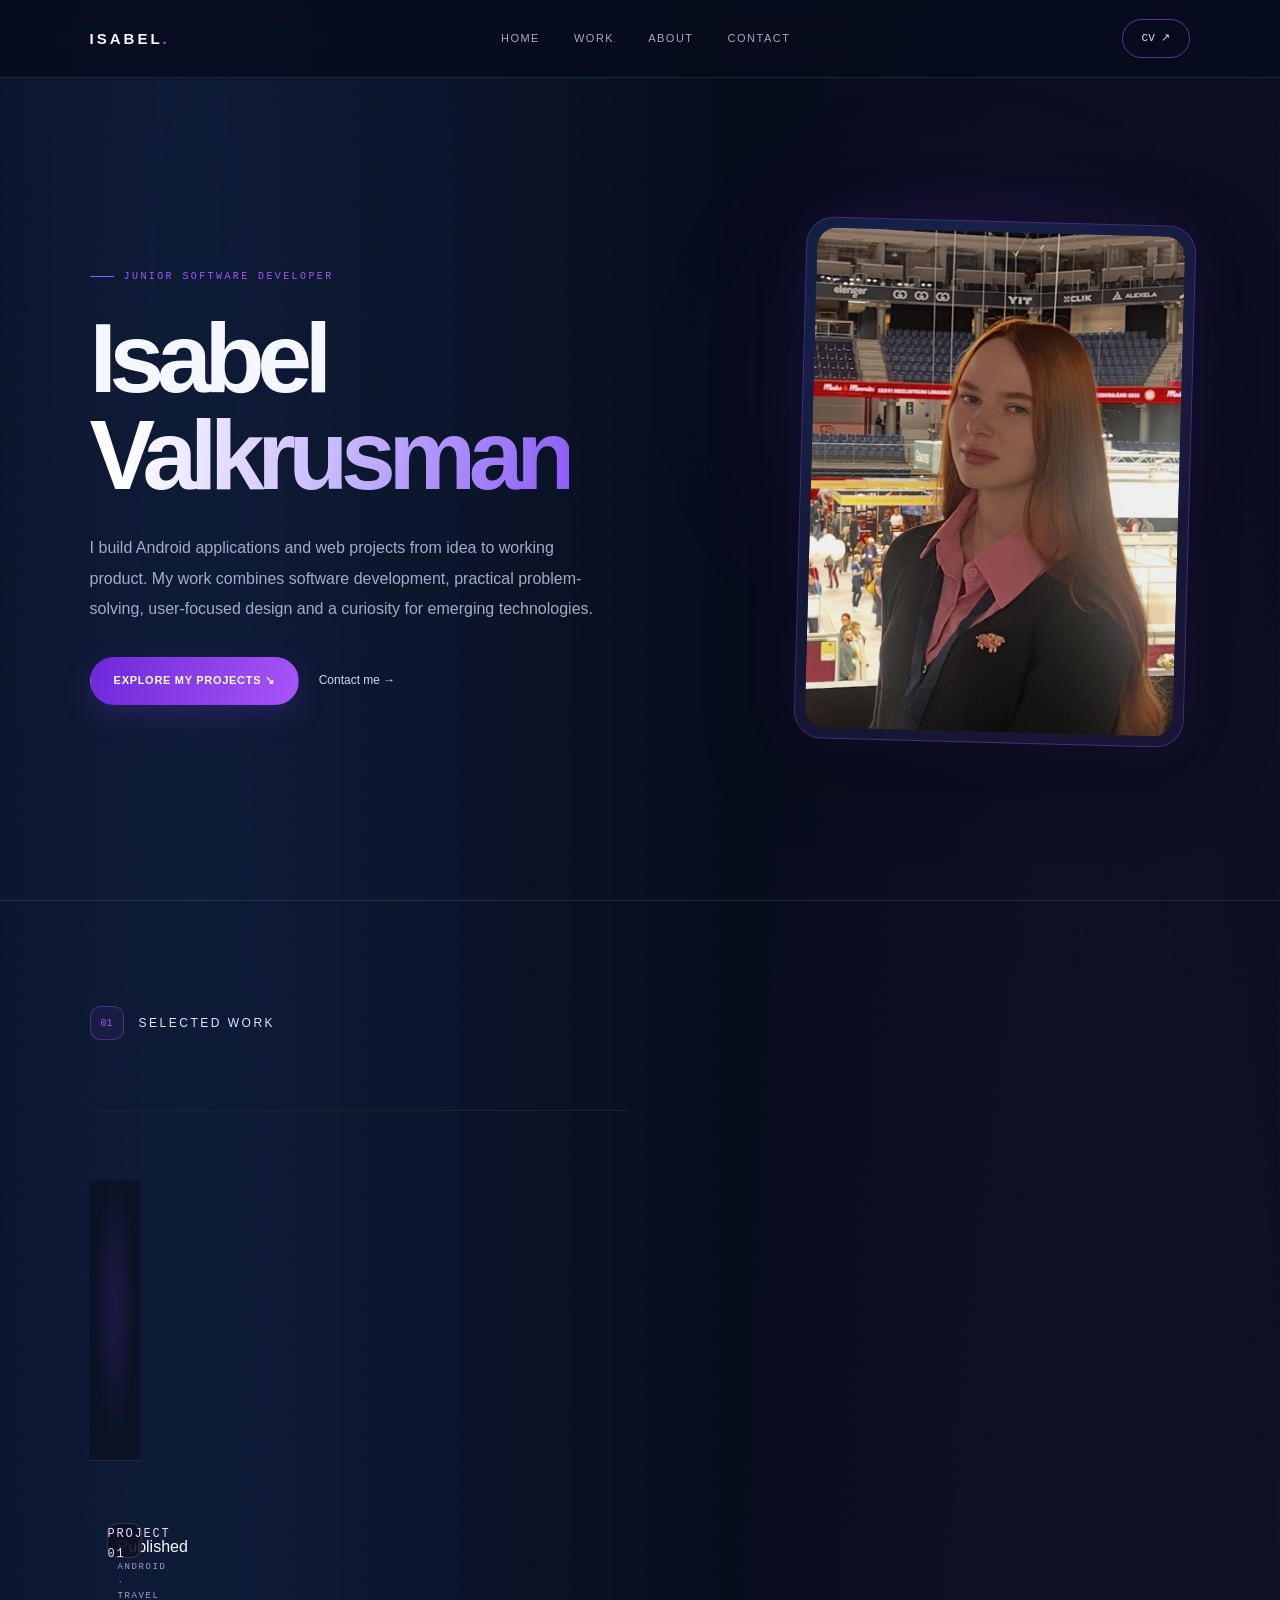
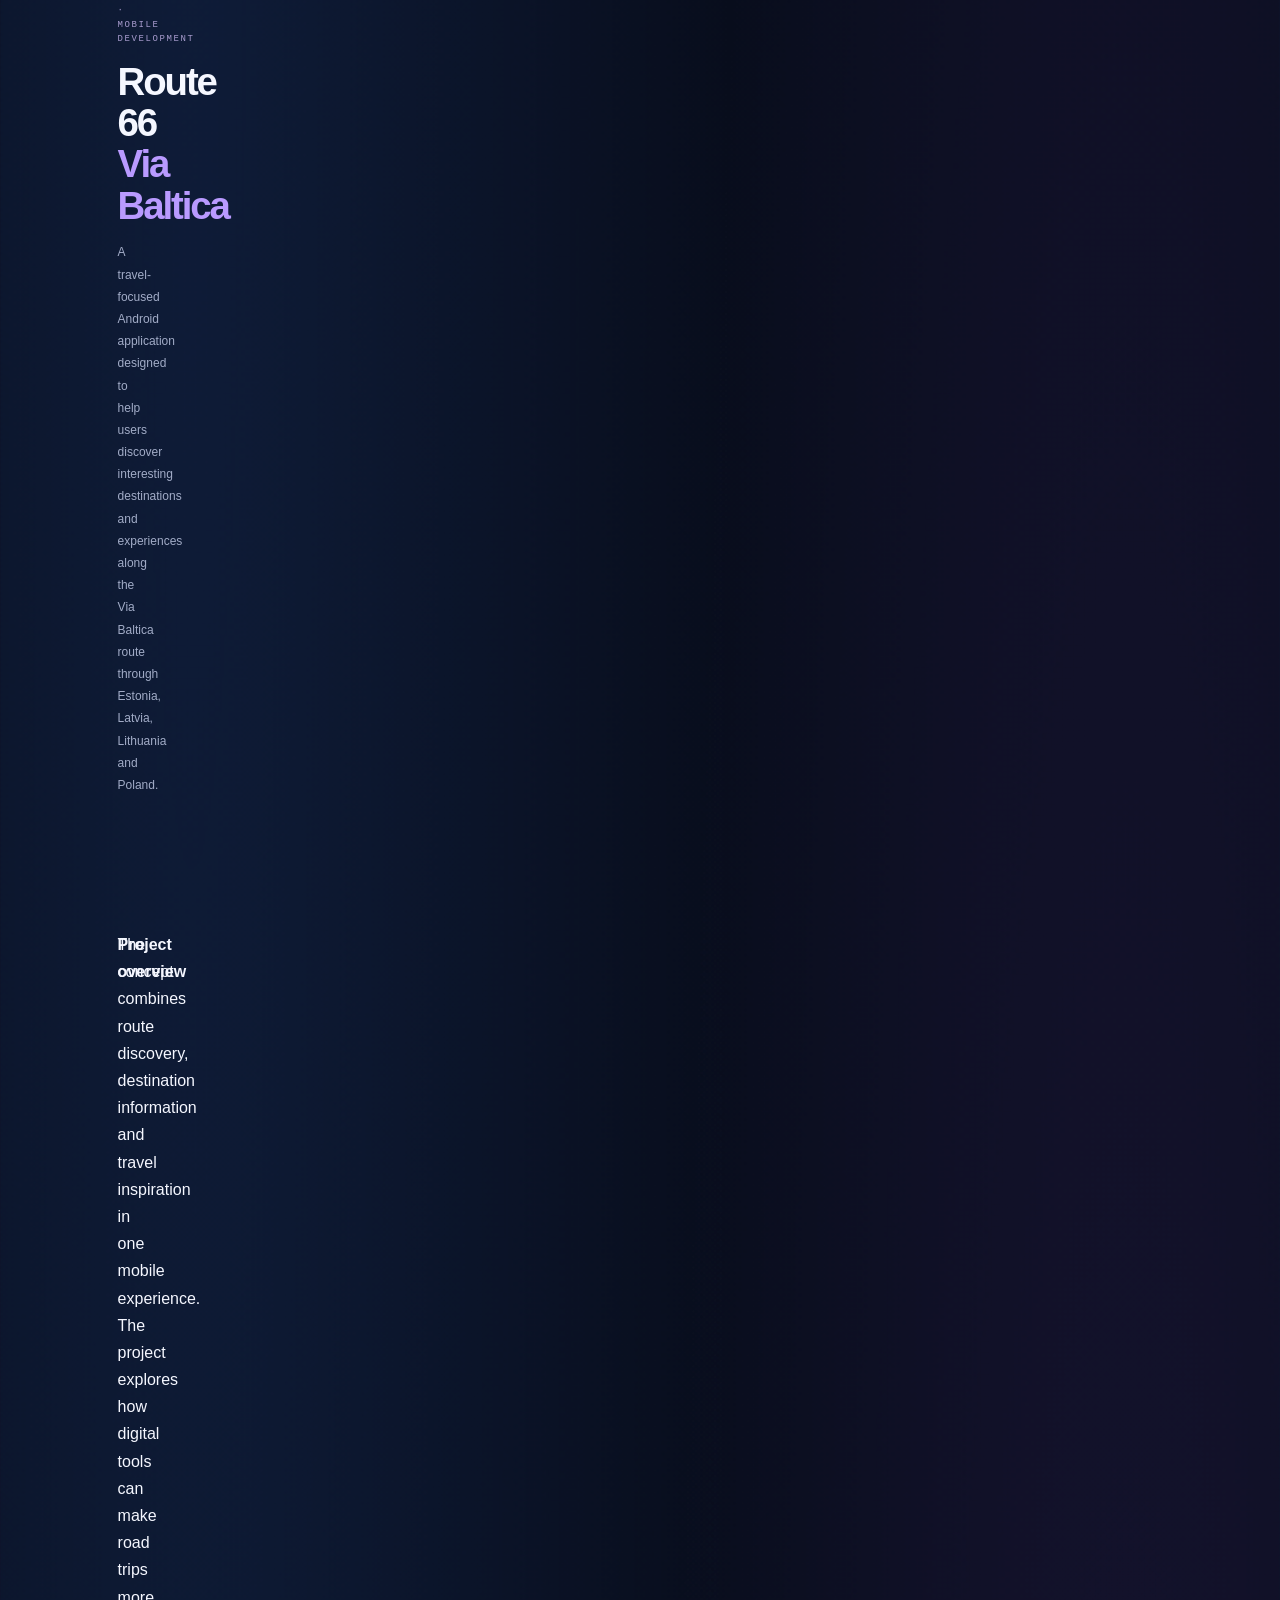
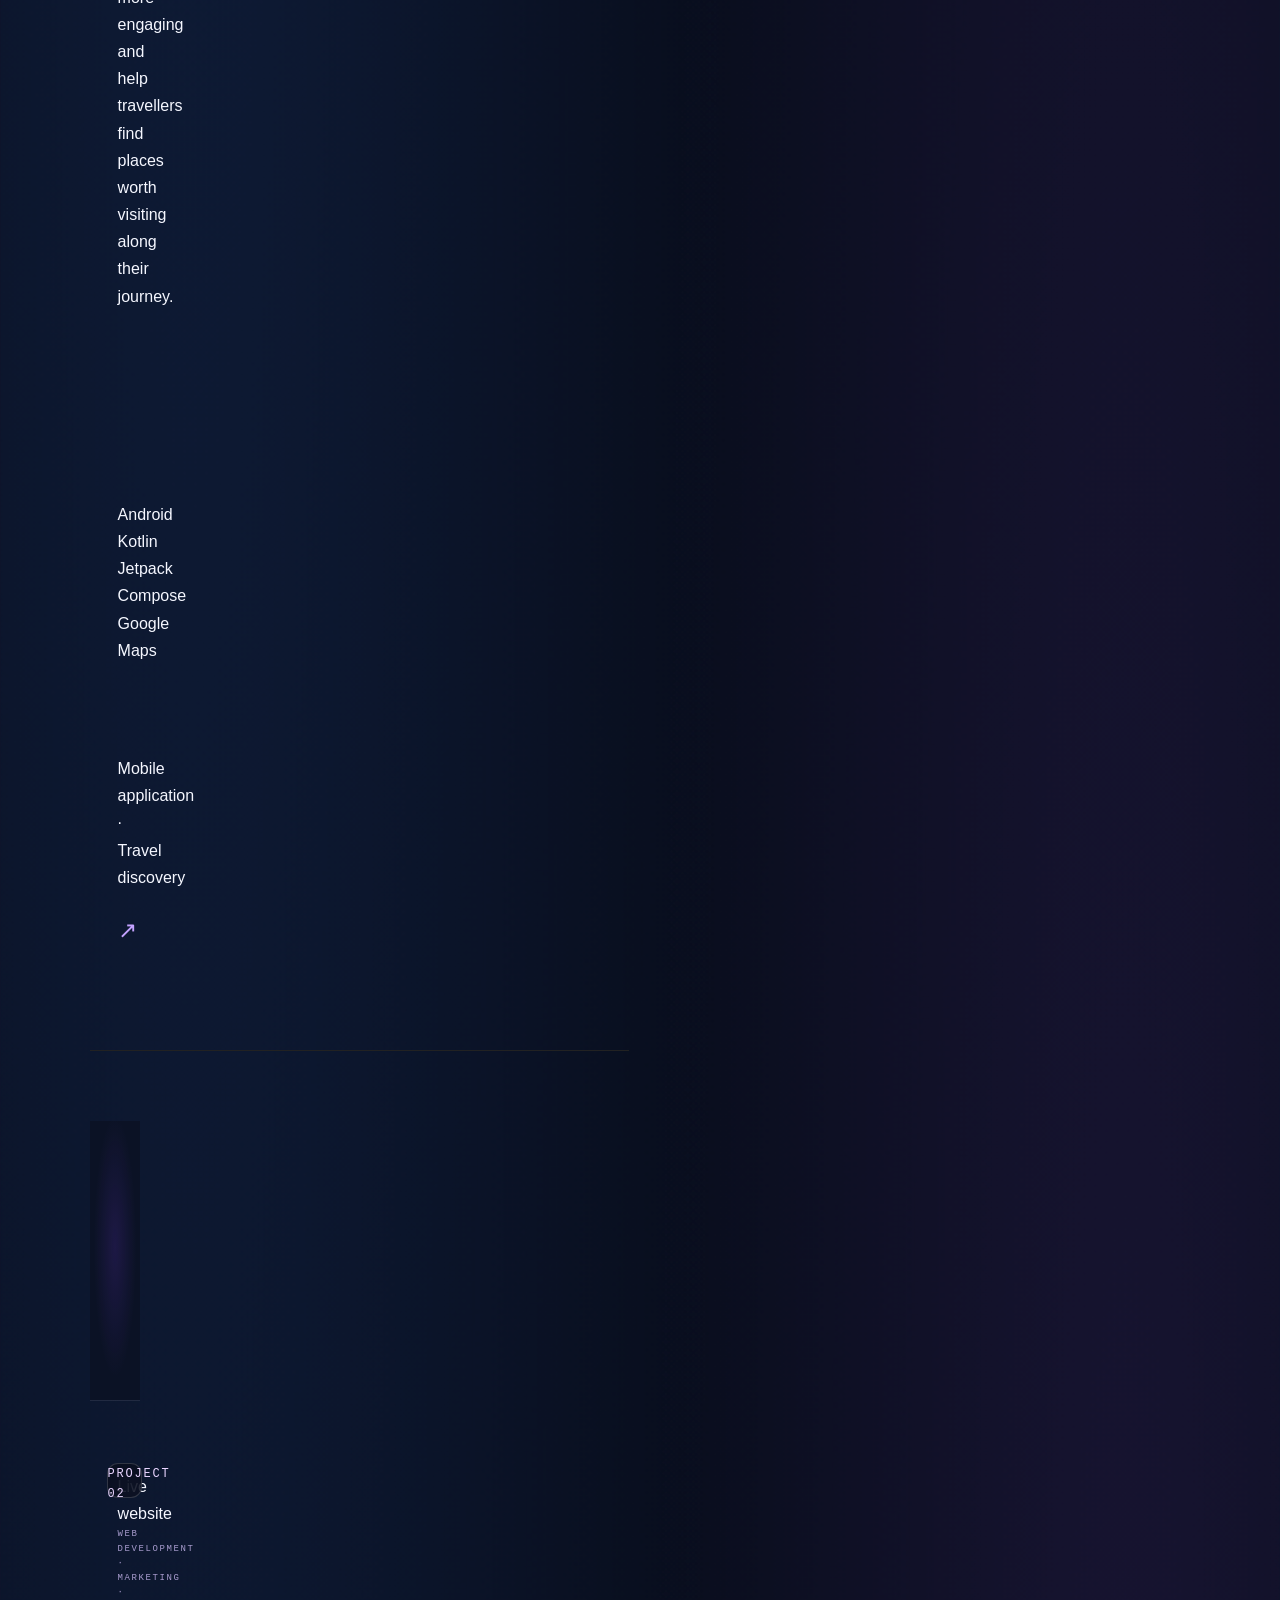
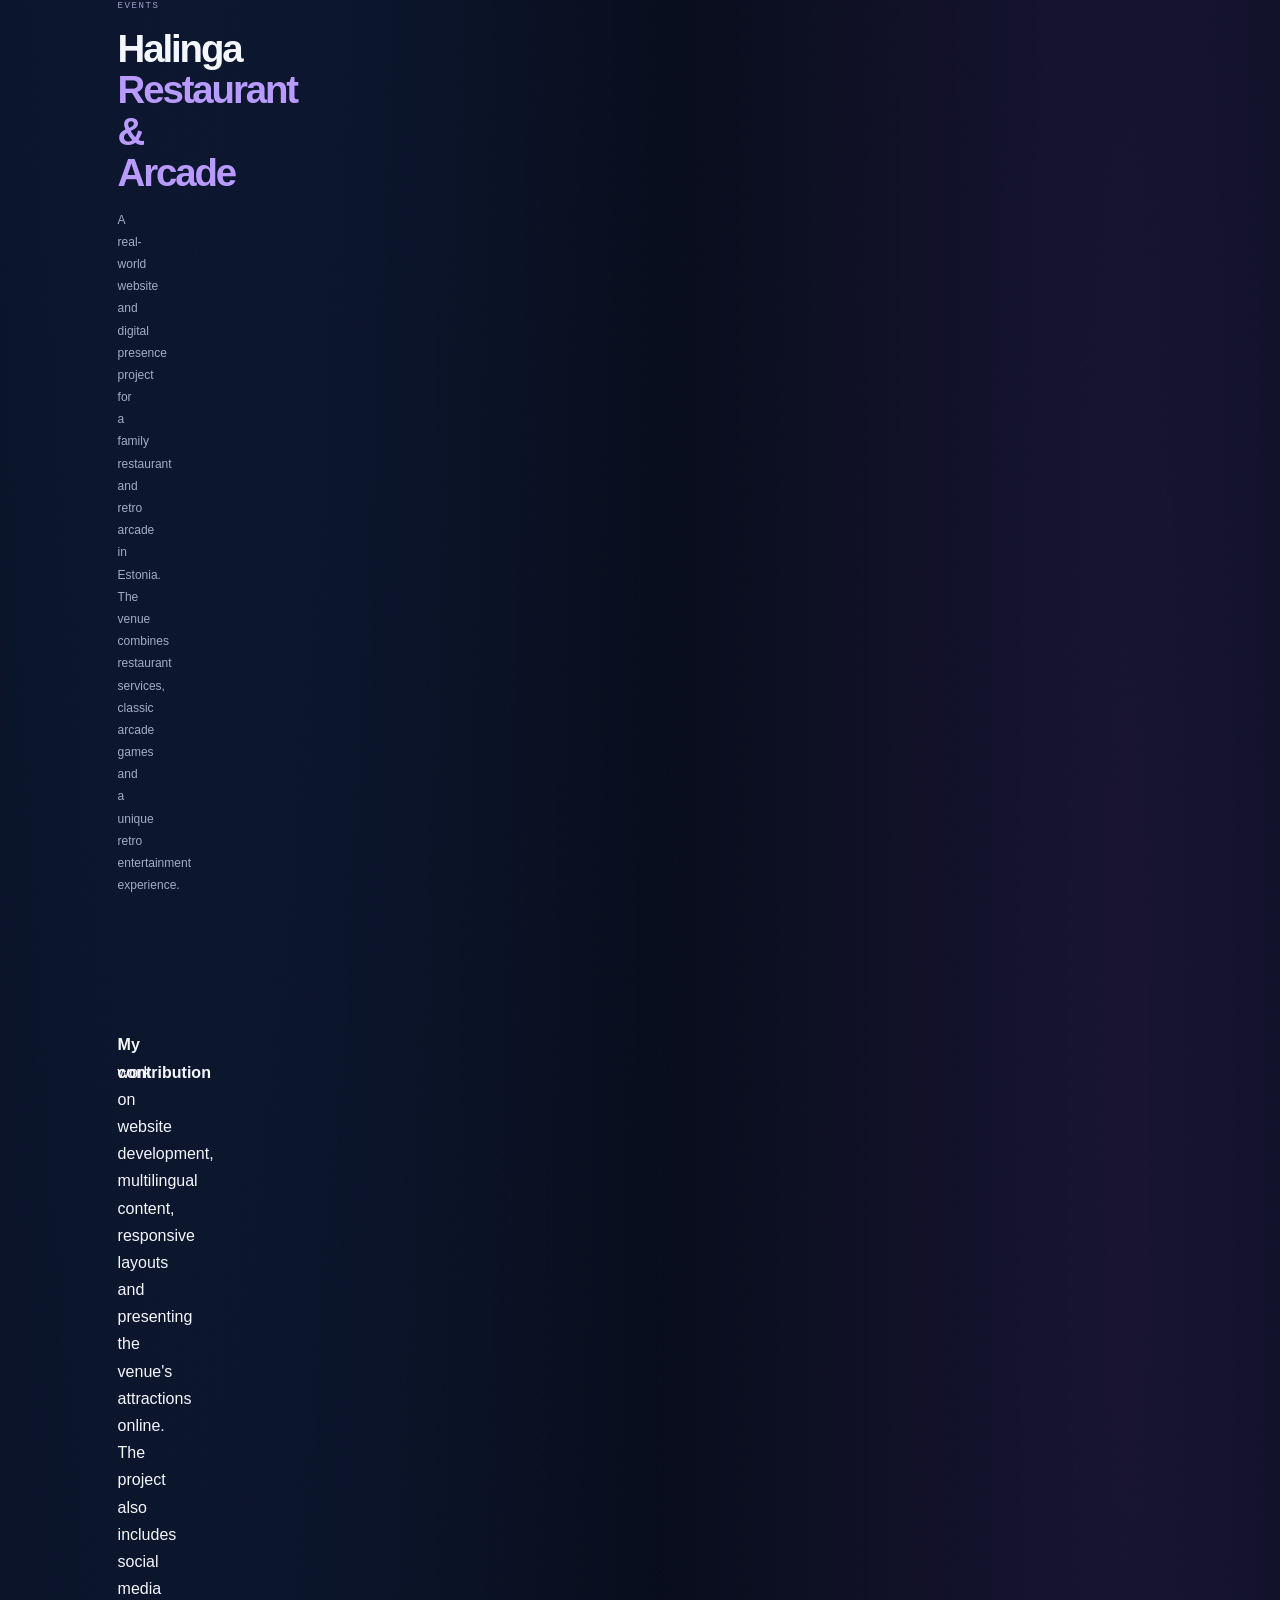
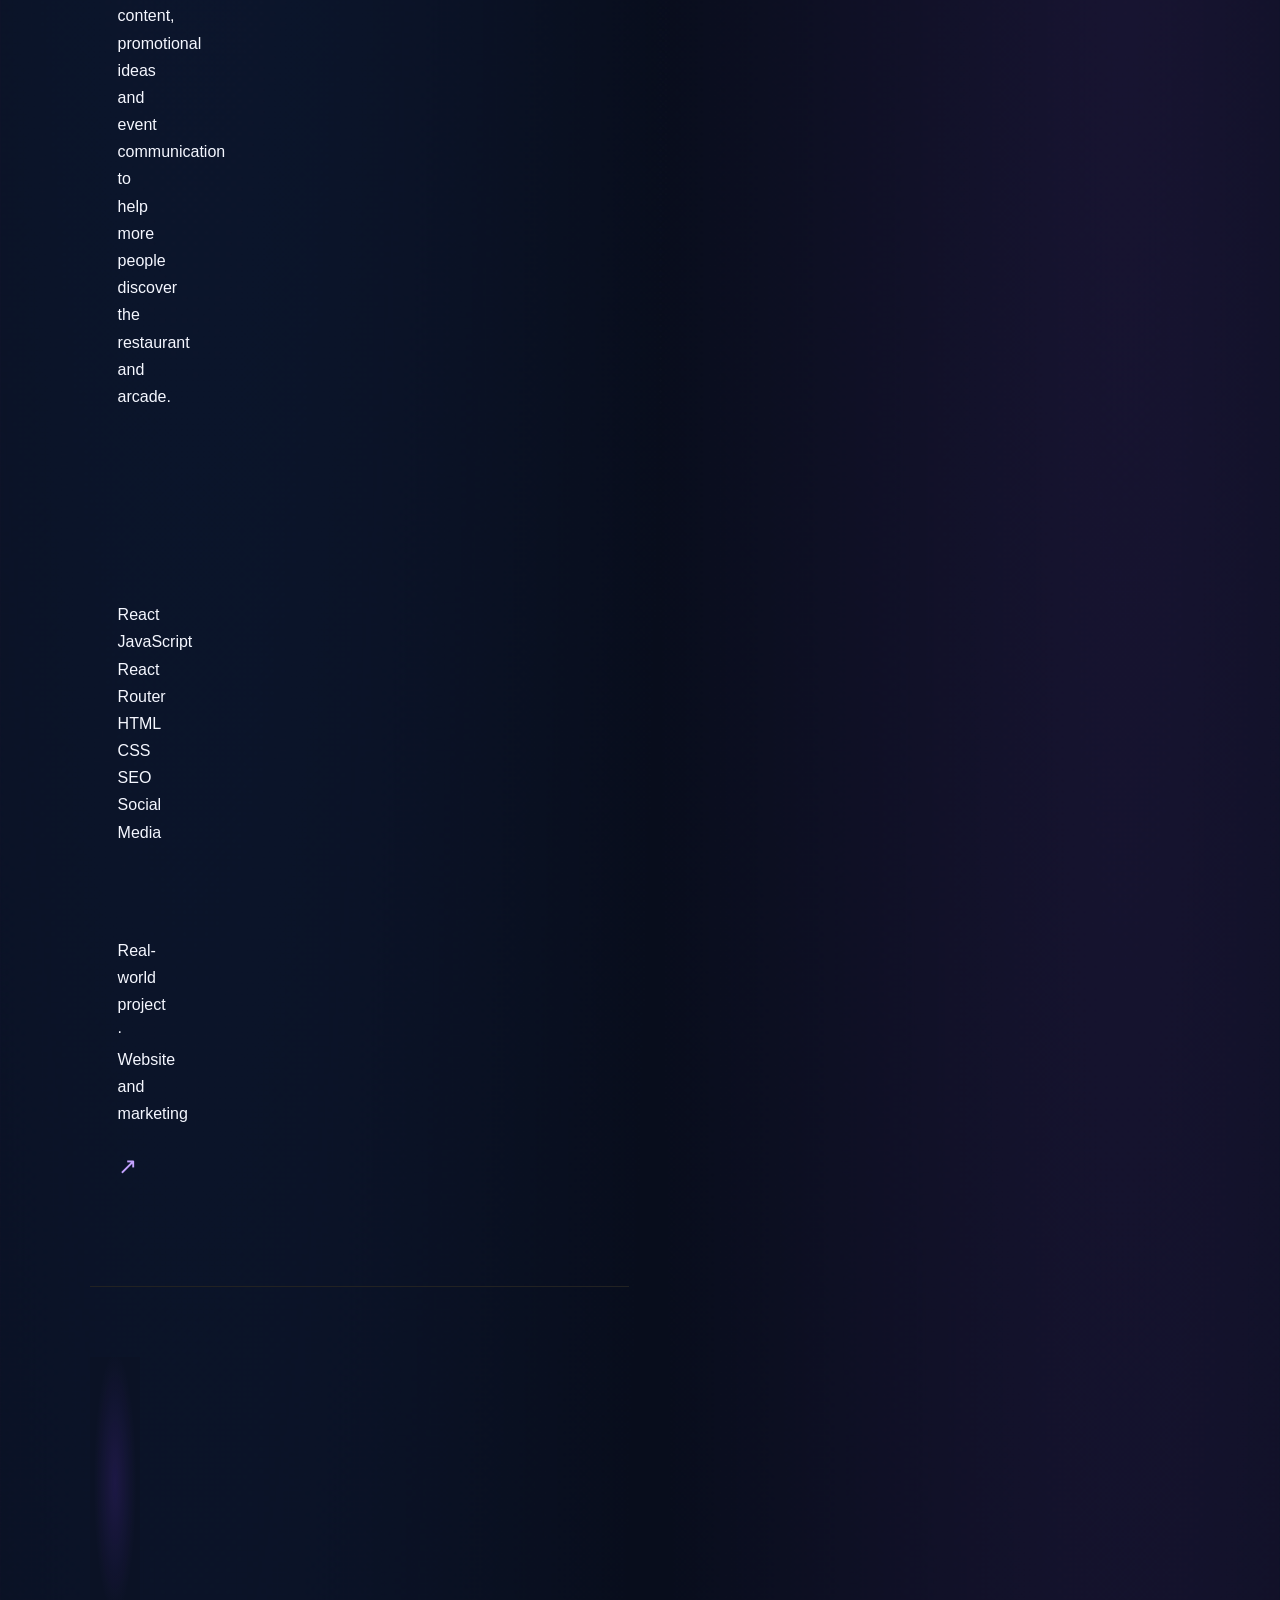
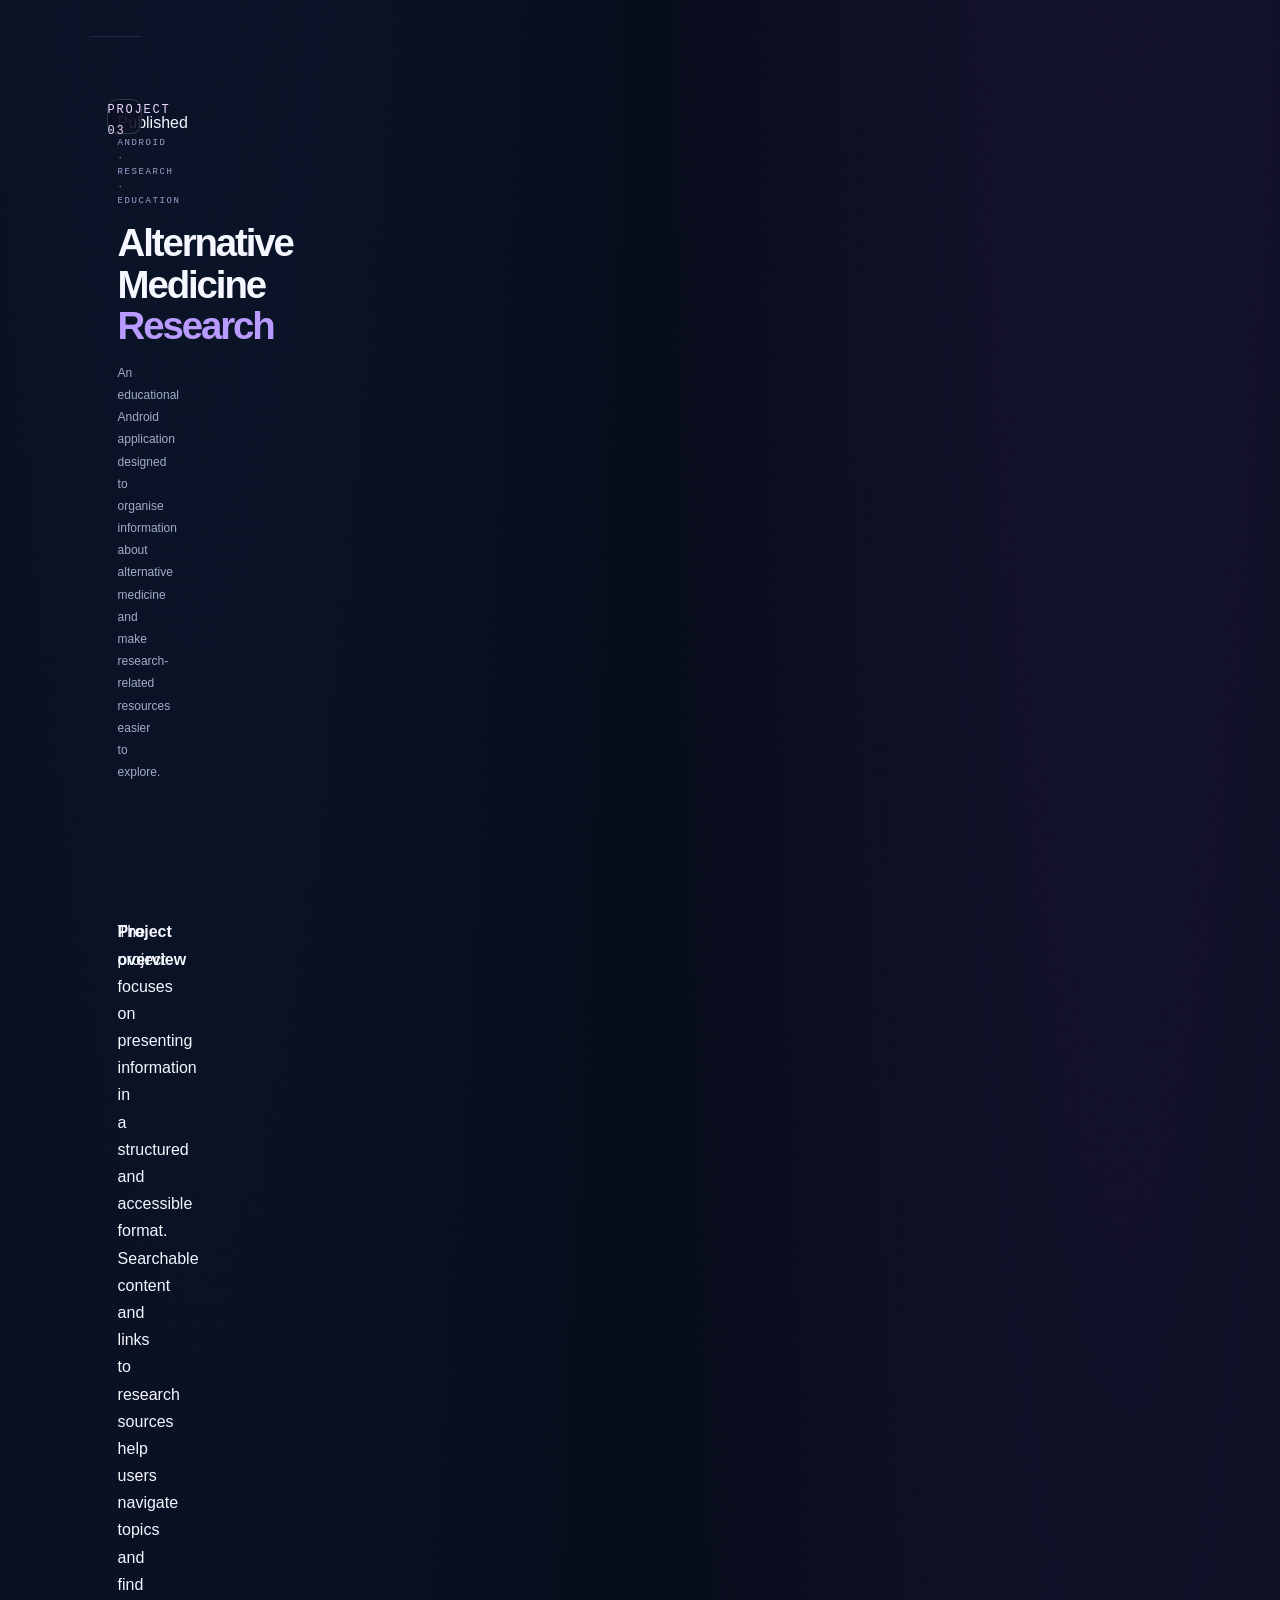
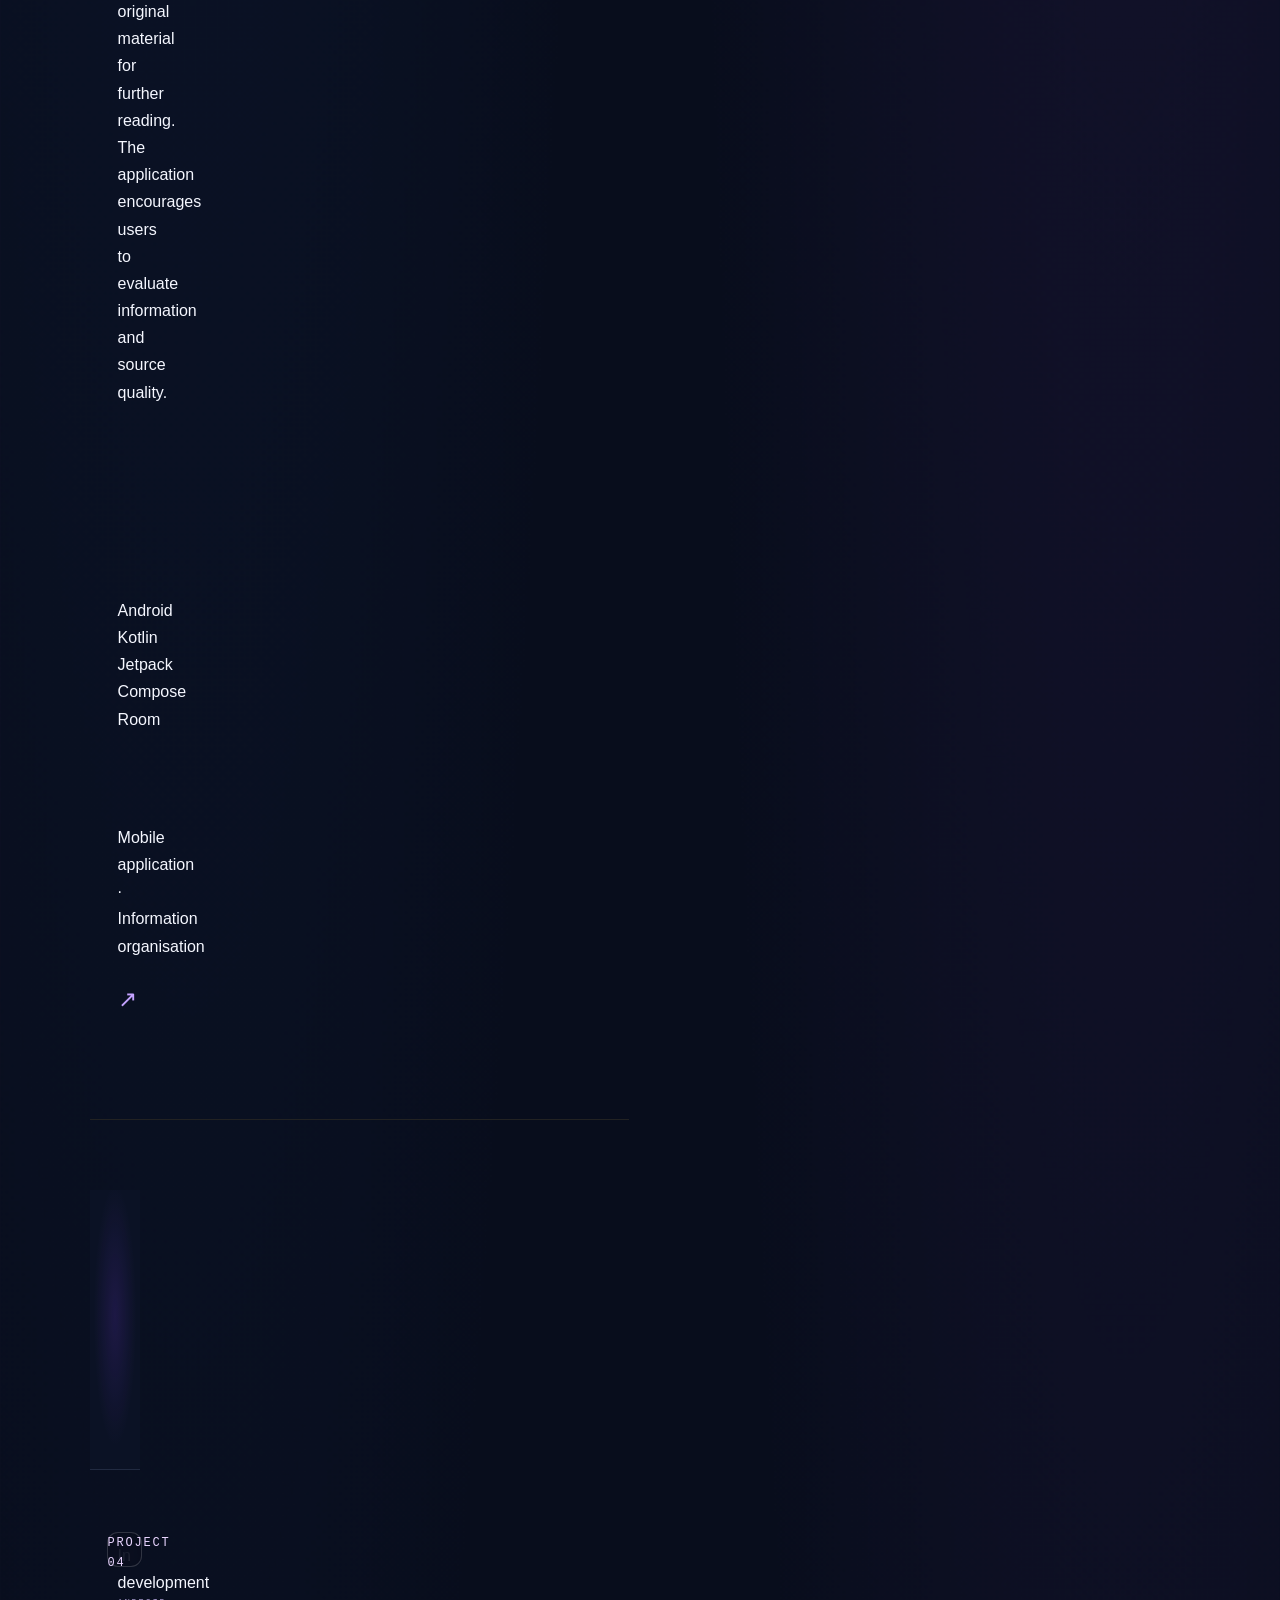
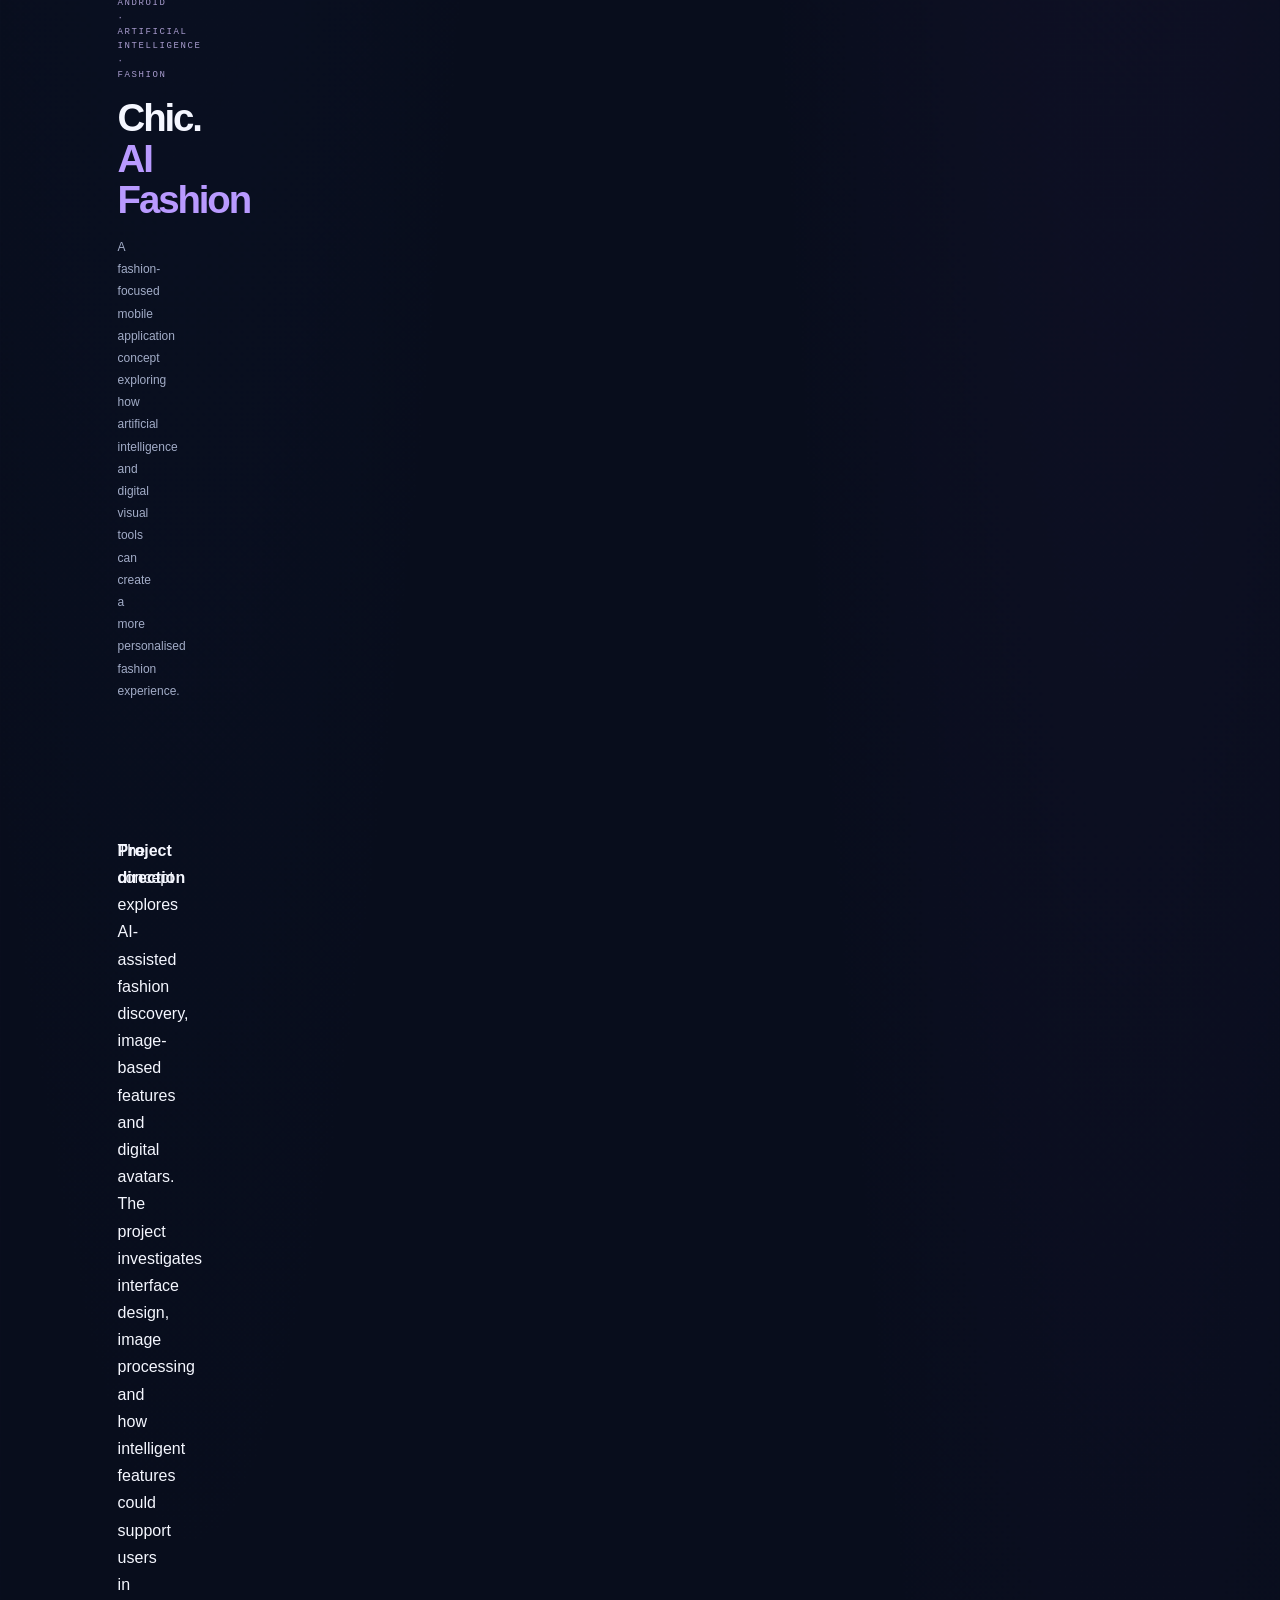
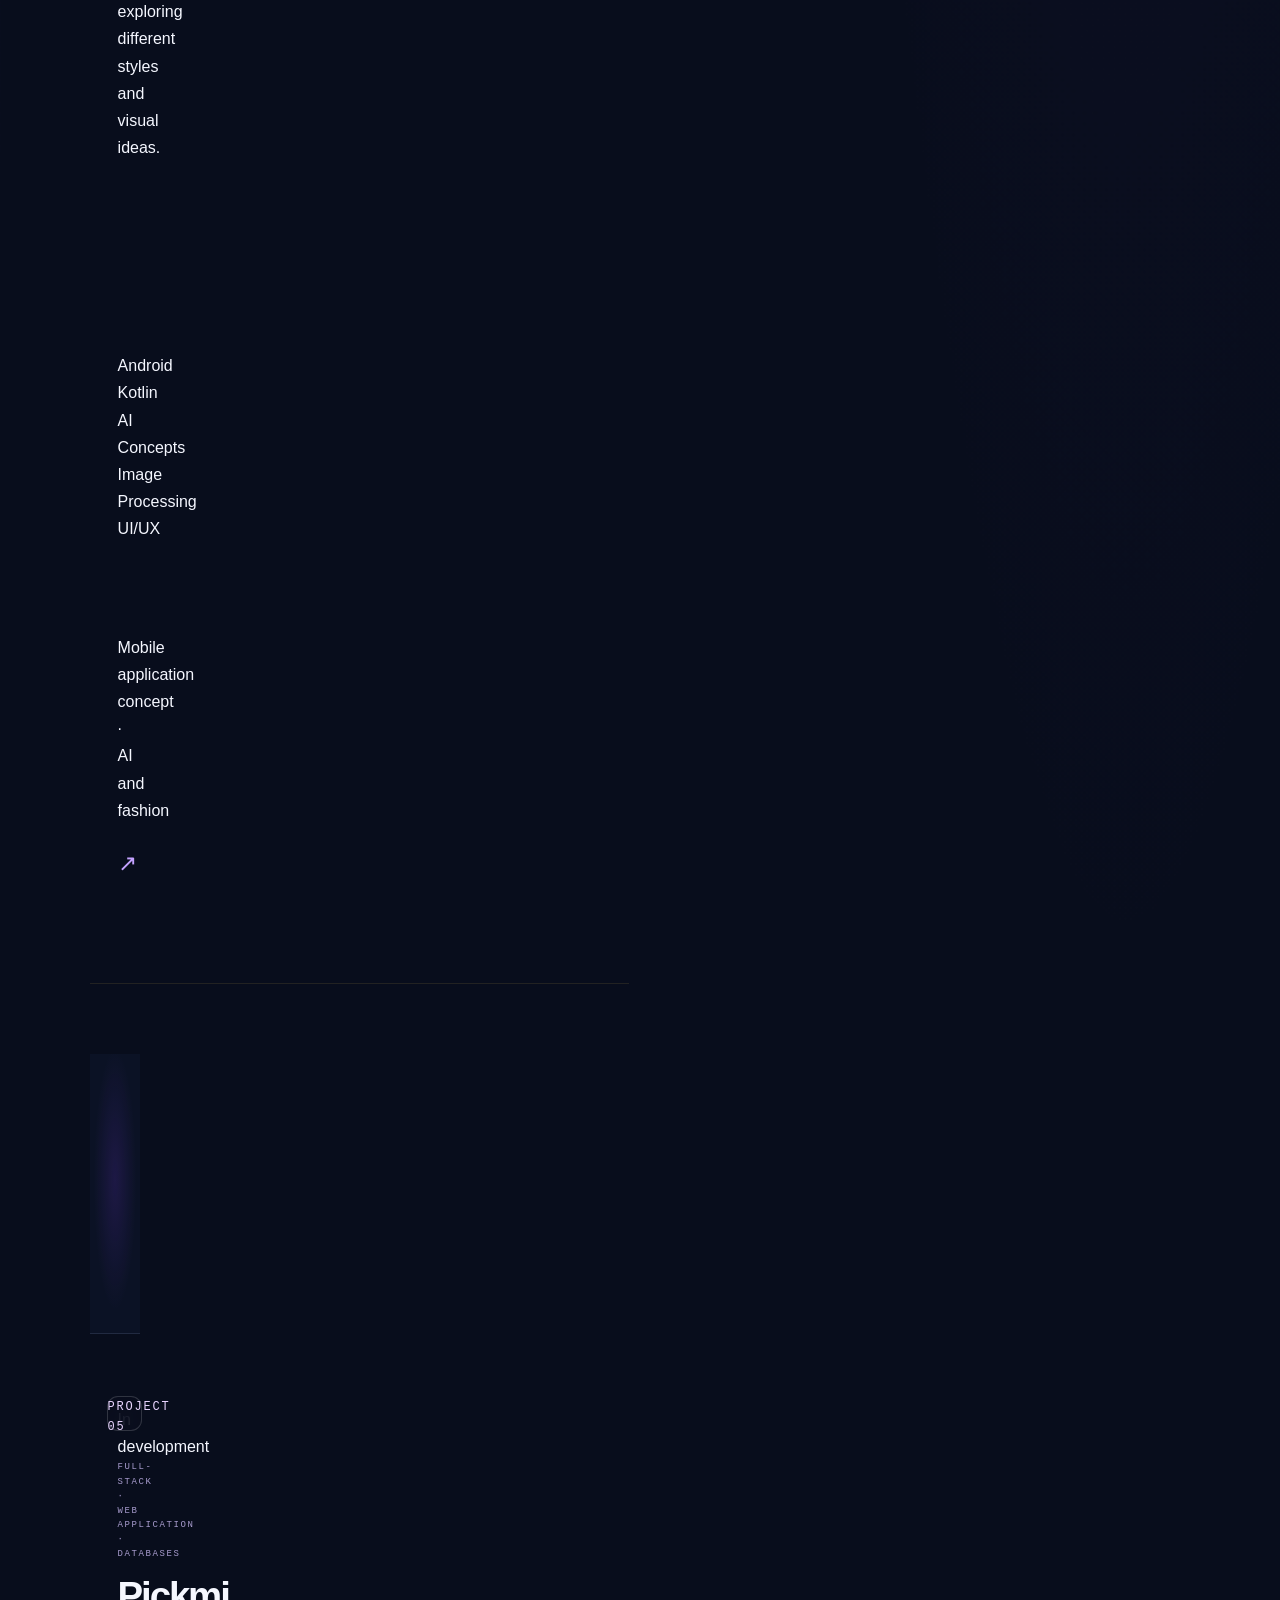
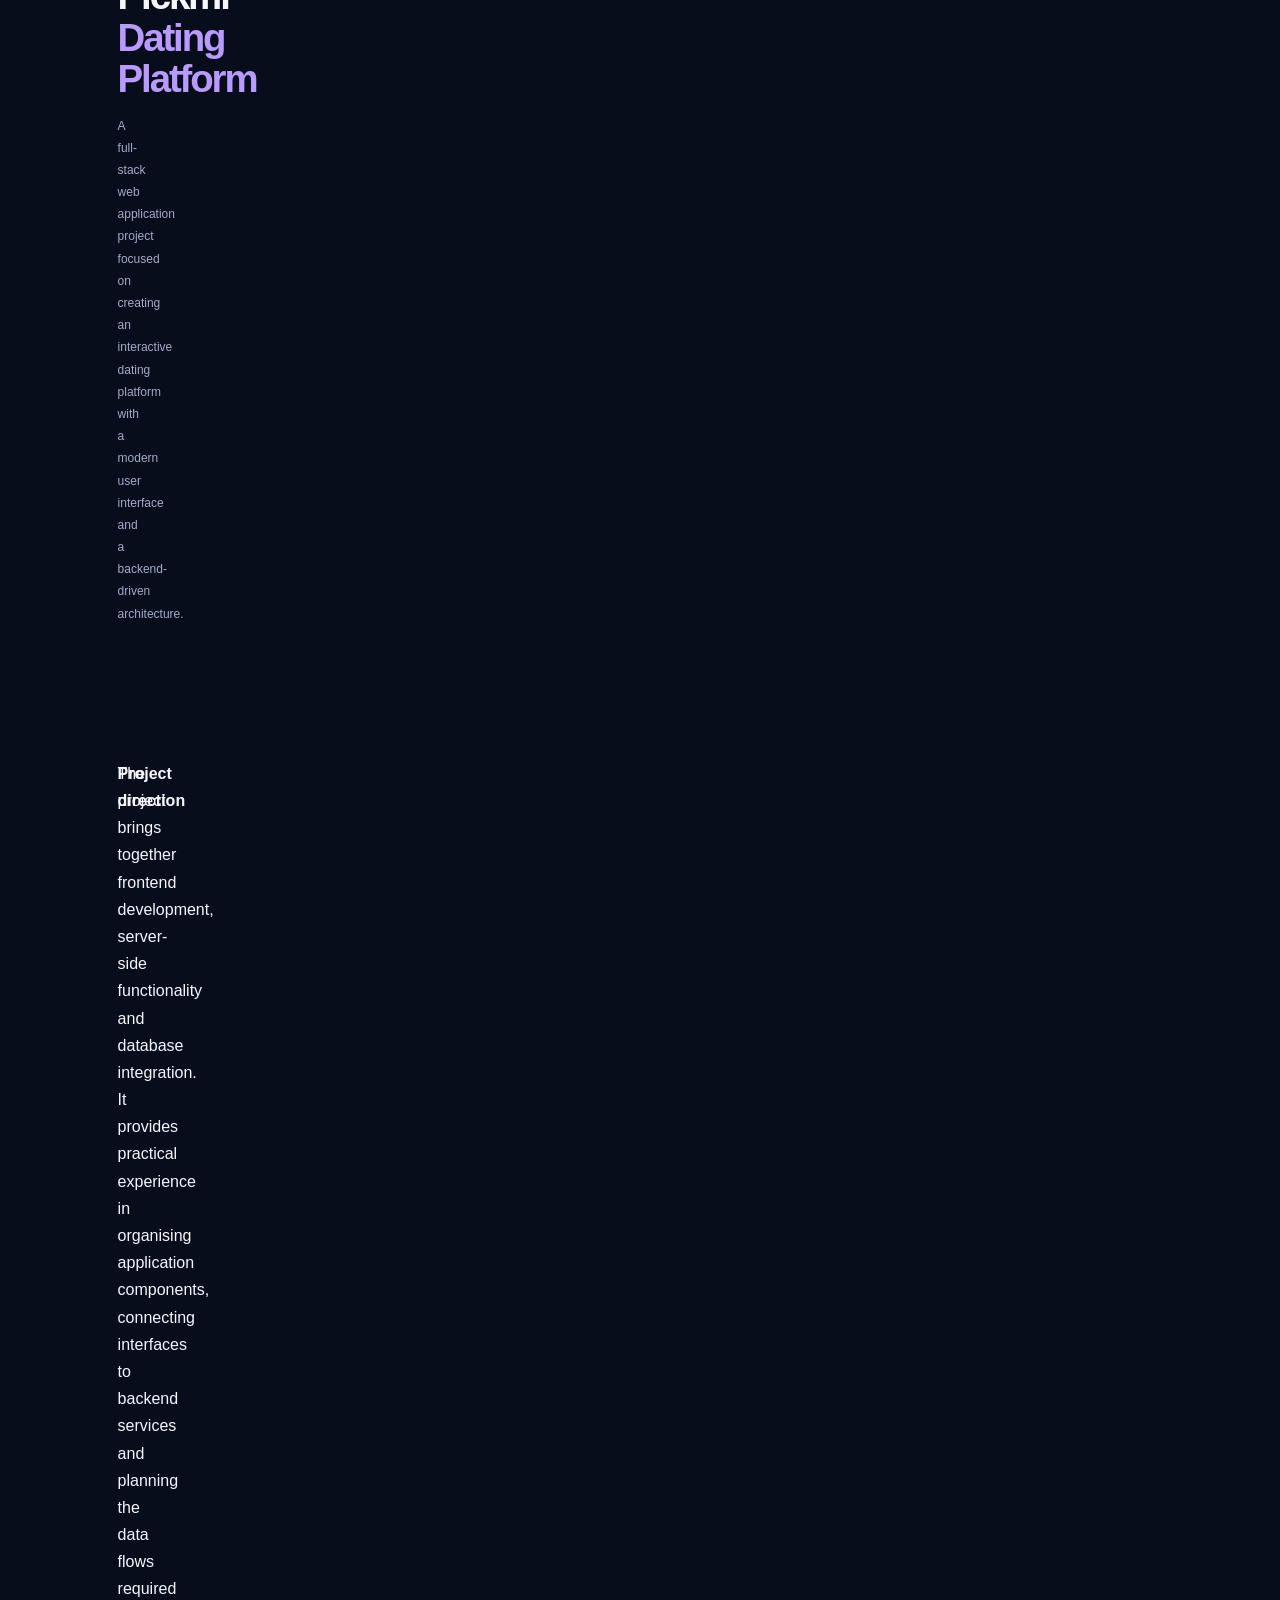
==== commit a3c793e4: "Update print statement from 'Hello' to 'Goodbye'" ====
--- a/index.html
+++ b/index.html
@@ -1,1517 +1,733 @@
 
 <!DOCTYPE html>
 <html lang="en">
+
 <head>
     <meta charset="UTF-8">
     <meta name="viewport" content="width=device-width, initial-scale=1.0">
 
     <title>Isabel Valkrusman | Software Developer Portfolio</title>
-    <meta name="description" content="Explore Isabel Valkrusman's software development portfolio, featuring Android applications, full-stack web projects, React development and AI-powered concepts.">
+
+    <meta
+        name="description"
+        content="Explore Isabel Valkrusman's software development portfolio, featuring Android applications, full-stack web projects, React development and AI-powered concepts."
+    >
+
     <meta name="theme-color" content="#080d1c">
 
     <link rel="stylesheet" href="style.css">
-
-    <style>
-        /* =========================================
-           GLOBAL DESIGN
-        ========================================= */
-
-        :root {
-            --bg: #080d1c;
-            --bg-soft: #0c1224;
-            --card: #10182d;
-            --card-hover: #131d36;
-            --border: rgba(153, 173, 255, 0.15);
-            --text: #f3f5ff;
-            --muted: #a4aec7;
-            --blue: #7390ff;
-            --purple: #a58bff;
-            --gradient: linear-gradient(110deg, #7390ff, #b18cff);
-            --container: 1240px;
-        }
-
-        *,
-        *::before,
-        *::after {
-            box-sizing: border-box;
-        }
-
-        html {
-            scroll-behavior: smooth;
-            scroll-padding-top: 100px;
-        }
-
-        body {
-            margin: 0;
-            background:
-                radial-gradient(
-                    ellipse at 85% 5%,
-                    rgba(79, 94, 190, 0.10),
-                    transparent 32%
-                ),
-                var(--bg);
-            color: var(--text);
-            font-family: Inter, "Segoe UI", Arial, sans-serif;
-            line-height: 1.6;
-        }
-
-        img {
-            max-width: 100%;
-        }
-
-        a {
-            color: inherit;
-        }
-
-        .navbar,
-        .hero,
-        .work,
-        .about,
-        .contact,
-        footer {
-            width: min(var(--container), 90%);
-            margin-inline: auto;
-        }
-
-        /* =========================================
-           NAVIGATION
-        ========================================= */
-
-        .navbar {
-            min-height: 86px;
-            display: flex;
-            align-items: center;
-            justify-content: space-between;
-            gap: 30px;
-            border-bottom: 1px solid var(--border);
-        }
-
-        .logo {
-            flex-shrink: 0;
-            font-size: 1.45rem;
-            font-weight: 850;
-            letter-spacing: -1px;
-            text-decoration: none;
-        }
-
-        .logo span {
-            color: var(--purple);
-        }
-
-        .nav-links {
-            display: flex;
-            align-items: center;
-            justify-content: center;
-            gap: 36px;
-        }
-
-        .nav-links a,
-        .cv-link {
-            font-size: .9rem;
-            text-decoration: none;
-            color: var(--muted);
-            transition: color .2s ease;
-        }
-
-        .nav-links a:hover,
-        .cv-link:hover {
-            color: var(--purple);
-        }
-
-        .cv-link {
-            padding: 10px 21px;
-            border: 1px solid var(--border);
-            border-radius: 8px;
-            color: var(--text);
-        }
-
-        .cv-link:hover {
-            border-color: var(--purple);
-        }
-
-        /* =========================================
-           HERO
-        ========================================= */
-
-        .hero {
-            min-height: 620px;
-            display: grid;
-            grid-template-columns: minmax(0, 1.2fr) minmax(300px, .8fr);
-            align-items: center;
-            gap: 80px;
-            padding-top: 75px;
-            padding-bottom: 95px;
-        }
-
-        .hero-text {
-            min-width: 0;
-        }
-
-        .eyebrow {
-            margin: 0 0 22px;
-            color: var(--blue);
-            font-size: .76rem;
-            font-weight: 750;
-            letter-spacing: 3px;
-        }
-
-        .hero h1 {
-            margin: 0;
-            font-size: clamp(4rem, 8vw, 7.3rem);
-            line-height: .91;
-            letter-spacing: -6px;
-            font-weight: 850;
-        }
-
-        .hero h1 span,
-        .about-grid h3 span,
-        .contact h2 span {
-            background: var(--gradient);
-            -webkit-background-clip: text;
-            background-clip: text;
-            color: transparent;
-        }
-
-        .intro-text {
-            max-width: 540px;
-            margin: 30px 0;
-            color: var(--muted);
-            font-size: 1.17rem;
-            line-height: 1.9;
-        }
-
-        .hero-links {
-            display: flex;
-            flex-wrap: wrap;
-            align-items: center;
-            gap: 25px;
-        }
-
-        .primary-button {
-            display: inline-flex;
-            justify-content: center;
-            align-items: center;
-            min-height: 52px;
-            padding: 0 25px;
-            border-radius: 9px;
-            background: var(--gradient);
-            color: #080d1c;
-            font-size: .9rem;
-            font-weight: 750;
-            text-decoration: none;
-            transition: transform .25s ease, box-shadow .25s ease;
-        }
-
-        .primary-button:hover {
-            transform: translateY(-3px);
-            box-shadow: 0 12px 35px rgba(115, 144, 255, .2);
-        }
-
-        .text-link {
-            color: var(--text);
-            font-size: .92rem;
-            text-decoration: none;
-        }
-
-        .text-link:hover {
-            color: var(--purple);
-        }
-
-        .hero-photo {
-            width: 100%;
-            max-width: 430px;
-            aspect-ratio: 4 / 5;
-            justify-self: end;
-            overflow: hidden;
-            border: 1px solid var(--border);
-            border-radius: 20px;
-            background: var(--card);
-            box-shadow: 0 30px 90px rgba(0, 0, 0, .2);
-        }
-
-        .hero-photo img {
-            display: block;
-            width: 100%;
-            height: 100%;
-            object-fit: cover;
-            object-position: center;
-        }
-
-        /* =========================================
-           SECTION HEADINGS
-        ========================================= */
-
-        .section-header {
-            display: flex;
-            align-items: center;
-            gap: 20px;
-            margin-bottom: 44px;
-        }
-
-        .section-header > span {
-            display: grid;
-            width: 48px;
-            height: 48px;
-            flex-shrink: 0;
-            place-items: center;
-            border: 1px solid var(--border);
-            border-radius: 12px;
-            color: var(--purple);
-            font-size: .9rem;
-            font-weight: 750;
-        }
-
-        .section-header h2 {
-            margin: 0;
-            font-size: clamp(2rem, 4vw, 3.2rem);
-            line-height: 1.1;
-            letter-spacing: -1.5px;
-        }
-
-        /* =========================================
-           PROJECTS — ONE PROJECT PER ROW
-        ========================================= */
-
-        .work {
-            padding-top: 55px;
-            padding-bottom: 100px;
-        }
-
-        .work .section-header {
-            margin-bottom: 45px;
-        }
-
-        .project-list {
-            display: flex;
-            flex-direction: column;
-            gap: 30px;
-        }
-
-        .project {
-            position: relative;
-            display: grid;
-            grid-template-columns: minmax(0, .92fr) minmax(0, 1.08fr);
-            align-items: stretch;
-            width: 100%;
-            min-width: 0;
-            min-height: 410px;
-            overflow: hidden;
-            border: 1px solid var(--border);
-            border-radius: 20px;
-            background: linear-gradient(
-                115deg,
-                rgba(17, 26, 49, .98),
-                rgba(12, 18, 36, .98)
-            );
-            text-decoration: none;
-            transition:
-                border-color .3s ease,
-                background .3s ease,
-                transform .3s ease,
-                box-shadow .3s ease;
-        }
-
-        .project:hover {
-            transform: translateY(-4px);
-            border-color: rgba(142, 151, 255, .6);
-            background: var(--card-hover);
-            box-shadow: 0 22px 65px rgba(0, 0, 0, .19);
-        }
-
-        /* Image stays on the left for every project */
-
-        .project-image {
-            position: relative;
-            min-width: 0;
-            min-height: 410px;
-            overflow: hidden;
-            background:
-                radial-gradient(
-                    circle at center,
-                    rgba(115, 144, 255, .15),
-                    transparent 65%
-                ),
-                #0b1121;
-        }
-
-        .project-image img {
-            display: block;
-            width: 100%;
-            height: 100%;
-            min-height: 410px;
-            object-fit: cover;
-            object-position: center;
-            transition: transform .6s ease;
-        }
-
-        .project:hover .project-image img {
-            transform: scale(1.045);
-        }
-
-        .project-image::after {
-            content: "";
-            position: absolute;
-            inset: 0;
-            pointer-events: none;
-            background: linear-gradient(
-                90deg,
-                transparent 65%,
-                rgba(8, 13, 28, .2)
-            );
-        }
-
-        /* Arcade project visual */
-
-        .project-image.arcade {
-            display: grid;
-            place-items: center;
-            background:
-                radial-gradient(
-                    ellipse at center,
-                    rgba(113, 83, 255, .24),
-                    transparent 65%
-                ),
-                #080b17;
-        }
-
-        .project-image.arcade::before {
-            content: "INSERT COIN";
-            position: absolute;
-            top: 22px;
-            left: 22px;
-            z-index: 1;
-            color: var(--purple);
-            font-size: .7rem;
-            font-weight: 800;
-            letter-spacing: 3px;
-        }
-
-        .project-image.arcade > span {
-            position: relative;
-            z-index: 1;
-            color: var(--text);
-            font-size: clamp(2.5rem, 5vw, 4.7rem);
-            font-weight: 900;
-            letter-spacing: 3px;
-            text-shadow:
-                0 0 15px rgba(115, 144, 255, .6),
-                0 0 45px rgba(165, 139, 255, .4);
-        }
-
-        /* Project text */
-
-        .project-info {
-            display: flex;
-            flex-direction: column;
-            align-items: flex-start;
-            min-width: 0;
-            padding: clamp(28px, 4vw, 55px);
-        }
-
-        .project-topline {
-            display: flex;
-            justify-content: space-between;
-            align-items: center;
-            gap: 14px;
-            width: 100%;
-            margin-bottom: 27px;
-        }
-
-        .project-number {
-            color: var(--purple);
-            font-size: .82rem;
-            font-weight: 800;
-            letter-spacing: 2px;
-        }
-
-        .project-category {
-            display: inline-flex;
-            flex-wrap: wrap;
-            align-items: center;
-            gap: 7px;
-            color: var(--blue);
-            font-size: .69rem;
-            font-weight: 750;
-            letter-spacing: 1.5px;
-            line-height: 1.7;
-        }
-
-        .project-status {
-            flex-shrink: 0;
-            padding: 6px 10px;
-            border: 1px solid var(--border);
-            border-radius: 30px;
-            color: var(--muted);
-            font-size: .68rem;
-            font-weight: 650;
-        }
-
-        .project-info h3 {
-            margin: 0 0 18px;
-            font-size: clamp(1.9rem, 3vw, 3rem);
-            line-height: 1.12;
-            letter-spacing: -1.3px;
-            overflow-wrap: anywhere;
-        }
-
-        .project-info h3 span {
-            display: block;
-            margin-top: 5px;
-            color: var(--purple);
-        }
-
-        .project-description {
-            max-width: 620px;
-            margin: 0 0 17px;
-            color: var(--muted);
-            font-size: .96rem;
-            line-height: 1.9;
-        }
-
-        .project-details {
-            width: 100%;
-            margin-top: 5px;
-        }
-
-        .project-details h4 {
-            margin: 0 0 9px;
-            color: #e1e6ff;
-            font-size: .85rem;
-            font-weight: 750;
-        }
-
-        .project-details p {
-            margin: 0;
-            color: var(--muted);
-            font-size: .86rem;
-            line-height: 1.85;
-        }
-
-        .project-tech {
-            display: flex;
-            flex-wrap: wrap;
-            gap: 8px;
-            margin-top: 22px;
-        }
-
-        .project-tech span {
-            padding: 7px 11px;
-            border: 1px solid var(--border);
-            border-radius: 7px;
-            color: #d5ddff;
-            font-size: .72rem;
-            line-height: 1.4;
-        }
-
-        .project-bottom {
-            display: flex;
-            justify-content: space-between;
-            align-items: center;
-            gap: 20px;
-            width: 100%;
-            margin-top: auto;
-            padding-top: 28px;
-        }
-
-        .project-bottom > span:first-child {
-            color: var(--muted);
-            font-size: .76rem;
-        }
-
-        .project-arrow {
-            display: grid;
-            width: 46px;
-            height: 46px;
-            flex-shrink: 0;
-            place-items: center;
-            border: 1px solid var(--border);
-            border-radius: 50%;
-            color: var(--purple);
-            font-size: 1.4rem;
-            transition:
-                color .25s ease,
-                background .25s ease,
-                transform .25s ease;
-        }
-
-        .project:hover .project-arrow {
-            transform: translate(3px, -3px);
-            background: var(--gradient);
-            color: var(--bg);
-        }
-
-        /* =========================================
-           ABOUT
-        ========================================= */
-
-        .about {
-            padding-top: 45px;
-            padding-bottom: 110px;
-            border-top: 1px solid var(--border);
-        }
-
-        .about-grid {
-            display: grid;
-            grid-template-columns: minmax(0, .9fr) minmax(0, 1.1fr);
-            gap: 80px;
-            align-items: start;
-        }
-
-        .about-grid h3 {
-            margin: 0;
-            font-size: clamp(2.5rem, 5vw, 4.5rem);
-            line-height: 1.1;
-            letter-spacing: -2px;
-        }
-
-        .about-content p {
-            margin: 0 0 19px;
-            color: var(--muted);
-            font-size: .98rem;
-            line-height: 1.95;
-        }
-
-        .skills {
-            display: grid;
-            grid-template-columns: repeat(2, minmax(0, 1fr));
-            gap: 16px;
-            margin-top: 55px;
-        }
-
-        .skills > div {
-            min-height: 135px;
-            padding: 25px;
-            border: 1px solid var(--border);
-            border-radius: 13px;
-            background: var(--card);
-            transition: border-color .25s ease, transform .25s ease;
-        }
-
-        .skills > div:hover {
-            transform: translateY(-3px);
-            border-color: var(--blue);
-        }
-
-        .skills span {
-            display: block;
-            margin-bottom: 9px;
-            color: var(--purple);
-            font-size: 1rem;
-            font-weight: 750;
-        }
-
-        .skills p {
-            margin: 0;
-            color: var(--muted);
-            font-size: .86rem;
-            line-height: 1.8;
-        }
-
-        /* =========================================
-           CONTACT
-        ========================================= */
-
-        .contact {
-            padding-top: 75px;
-            padding-bottom: 85px;
-            border-top: 1px solid var(--border);
-        }
-
-        .contact h2 {
-            margin: 0 0 30px;
-            font-size: clamp(3.6rem, 8vw, 7rem);
-            line-height: .98;
-            letter-spacing: -4px;
-        }
-
-        .email {
-            display: inline-block;
-            margin-bottom: 32px;
-            font-size: clamp(1rem, 2vw, 1.3rem);
-            text-decoration: none;
-            overflow-wrap: anywhere;
-        }
-
-        .email:hover {
-            color: var(--purple);
-        }
-
-        .social-links {
-            display: flex;
-            flex-wrap: wrap;
-            gap: 25px;
-        }
-
-        .social-links a {
-            color: var(--muted);
-            font-size: .9rem;
-            text-decoration: none;
-        }
-
-        .social-links a:hover {
-            color: var(--purple);
-        }
-
-        /* =========================================
-           FOOTER
-        ========================================= */
-
-        footer {
-            display: flex;
-            justify-content: space-between;
-            align-items: center;
-            gap: 20px;
-            padding: 25px 0;
-            border-top: 1px solid var(--border);
-            color: var(--muted);
-            font-size: .8rem;
-        }
-
-        /* =========================================
-           TABLET
-        ========================================= */
-
-        @media (max-width: 1000px) {
-            .hero {
-                gap: 45px;
-            }
-
-            .project {
-                grid-template-columns: minmax(0, .85fr) minmax(0, 1.15fr);
-                min-height: 380px;
-            }
-
-            .project-image,
-            .project-image img {
-                min-height: 380px;
-            }
-
-            .project-info {
-                padding: 28px;
-            }
-
-            .project-info h3 {
-                font-size: clamp(1.8rem, 3vw, 2.4rem);
-            }
-
-            .project-topline {
-                flex-wrap: wrap;
-                margin-bottom: 20px;
-            }
-
-            .about-grid {
-                gap: 40px;
-            }
-        }
-
-        /* =========================================
-           MOBILE
-        ========================================= */
-
-        @media (max-width: 700px) {
-            .navbar,
-            .hero,
-            .work,
-            .about,
-            .contact,
-            footer {
-                width: 91%;
-            }
-
-            .navbar {
-                min-height: 75px;
-                gap: 12px;
-            }
-
-            .logo {
-                font-size: 1.15rem;
-            }
-
-            .nav-links {
-                gap: 14px;
-            }
-
-            .nav-links a,
-            .cv-link {
-                font-size: .76rem;
-            }
-
-            .cv-link {
-                padding: 8px 12px;
-            }
-
-            .hero {
-                min-height: auto;
-                grid-template-columns: 1fr;
-                gap: 38px;
-                padding-top: 65px;
-                padding-bottom: 75px;
-            }
-
-            .hero h1 {
-                font-size: clamp(3.8rem, 15vw, 6rem);
-                letter-spacing: -3.5px;
-            }
-
-            .intro-text {
-                font-size: 1rem;
-            }
-
-            .hero-photo {
-                width: min(100%, 390px);
-                max-width: none;
-                justify-self: start;
-                aspect-ratio: 5 / 4;
-            }
-
-            .work {
-                padding-top: 30px;
-                padding-bottom: 75px;
-            }
-
-            .section-header {
-                gap: 14px;
-                margin-bottom: 30px;
-            }
-
-            .section-header > span {
-                width: 42px;
-                height: 42px;
-            }
-
-            .section-header h2 {
-                font-size: 2.15rem;
-            }
-
-            .project-list {
-                gap: 22px;
-            }
-
-            /* One full-width card, with image above text */
-
-            .project {
-                grid-template-columns: minmax(0, 1fr);
-                min-height: auto;
-                border-radius: 16px;
-            }
-
-            .project-image,
-            .project-image img {
-                width: 100%;
-                min-height: 0;
-                height: clamp(250px, 65vw, 390px);
-            }
-
-            .project-image.arcade {
-                height: 290px;
-            }
-
-            .project-info {
-                min-height: 0;
-                padding: 25px 23px 23px;
-            }
-
-            .project-topline {
-                gap: 10px;
-                margin-bottom: 23px;
-            }
-
-            .project-info h3 {
-                margin-bottom: 16px;
-                font-size: clamp(2rem, 8vw, 2.7rem);
-            }
-
-            .project-description {
-                font-size: .92rem;
-                line-height: 1.85;
-            }
-
-            .project-details p {
-                font-size: .85rem;
-            }
-
-            .project-tech {
-                margin-top: 20px;
-            }
-
-            .project-bottom {
-                padding-top: 23px;
-            }
-
-            .about {
-                padding-top: 35px;
-                padding-bottom: 75px;
-            }
-
-            .about-grid {
-                grid-template-columns: 1fr;
-                gap: 30px;
-            }
-
-            .about-grid h3 {
-                font-size: 3rem;
-            }
-
-            .skills {
-                grid-template-columns: 1fr;
-                gap: 12px;
-                margin-top: 35px;
-            }
-
-            .skills > div {
-                min-height: auto;
-                padding: 22px;
-            }
-
-            .contact {
-                padding-top: 60px;
-                padding-bottom: 65px;
-            }
-
-            .contact h2 {
-                font-size: clamp(3.5rem, 15vw, 5.5rem);
-                letter-spacing: -2px;
-            }
-
-            footer {
-                align-items: flex-start;
-                flex-direction: column;
-                gap: 8px;
-            }
-        }
-
-        @media (max-width: 390px) {
-            .navbar {
-                flex-wrap: wrap;
-                padding: 15px 0;
-            }
-
-            .nav-links {
-                order: 3;
-                width: 100%;
-                justify-content: flex-start;
-            }
-
-            .hero h1 {
-                font-size: 3.5rem;
-            }
-
-            .project-info {
-                padding: 21px 17px;
-            }
-
-            .project-status {
-                font-size: .62rem;
-            }
-
-            .project-category {
-                font-size: .64rem;
-            }
-
-            .project-info h3 {
-                font-size: 1.9rem;
-            }
-        }
-
-        @media (prefers-reduced-motion: reduce) {
-            html {
-                scroll-behavior: auto;
-            }
-
-            *,
-            *::before,
-            *::after {
-                animation-duration: .01ms !important;
-                transition-duration: .01ms !important;
-            }
-        }
-    </style>
 </head>
 
 <body>
 
-<!-- NAVIGATION -->
-
-<nav class="navbar">
-    <a href="index.html" class="logo">ISABEL<span>.</span></a>
-
-    <div class="nav-links">
-        <a href="#home">Home</a>
-        <a href="#work">Work</a>
-        <a href="#about">About</a>
-    </div>
-
-    <a href="CV.docx.pdf"
-       target="_blank"
-       rel="noopener noreferrer"
-       class="cv-link">
-        CV ↗
-    </a>
-</nav>
-
-<!-- HERO -->
-
-<header id="home" class="hero">
-
-    <div class="hero-text">
-
-        <p class="eyebrow">JUNIOR SOFTWARE DEVELOPER</p>
-
-        <h1>
-            Isabel<br>
-            <span>Valkrusman</span>
-        </h1>
-
-        <p class="intro-text">
-            I build Android applications and web projects from idea
-            to working product. My work combines software development,
-            practical problem-solving, user-focused design and a
-            curiosity for emerging technologies.
+    <!-- NAVIGATION -->
+
+    <nav class="navbar">
+        <a href="index.html" class="logo">
+            ISABEL<span>.</span>
+        </a>
+
+        <div class="nav-links">
+            <a href="#home">Home</a>
+            <a href="#work">Work</a>
+            <a href="#about">About</a>
+            <a href="#contact">Contact</a>
+        </div>
+
+        <a
+            href="CV.docx.pdf"
+            target="_blank"
+            rel="noopener noreferrer"
+            class="cv-link"
+        >
+            CV ↗
+        </a>
+    </nav>
+
+
+    <!-- HERO -->
+
+    <header id="home" class="hero">
+
+        <div class="hero-text">
+
+            <p class="eyebrow">
+                JUNIOR SOFTWARE DEVELOPER
+            </p>
+
+            <h1>
+                Isabel<br>
+                <span>Valkrusman</span>
+            </h1>
+
+            <p class="intro-text">
+                I build Android applications and web projects from idea
+                to working product. My work combines software development,
+                practical problem-solving, user-focused design and a
+                curiosity for emerging technologies.
+            </p>
+
+            <div class="hero-links">
+
+                <a href="#work" class="primary-button">
+                    Explore my projects ↘
+                </a>
+
+                <a
+                    href="mailto:isabel.valkrusman@gmail.com"
+                    class="text-link"
+                >
+                    Contact me →
+                </a>
+
+            </div>
+
+        </div>
+
+        <div class="hero-photo">
+            <img
+                src="profile.jpg"
+                alt="Portrait of Isabel Valkrusman"
+            >
+        </div>
+
+    </header>
+
+
+    <!-- SELECTED PROJECTS -->
+
+    <section id="work" class="work">
+
+        <div class="section-header">
+            <span>01</span>
+            <h2>Selected Work</h2>
+        </div>
+
+        <div class="project-list">
+
+
+            <!-- PROJECT 01: ROUTE 66 -->
+
+            <a href="route66.html" class="project">
+
+                <div class="project-image">
+                    <img
+                        src="logo2.png"
+                        alt="Route 66 Via Baltica travel application"
+                        loading="lazy"
+                    >
+                </div>
+
+                <div class="project-info">
+
+                    <div class="project-topline">
+                        <span class="project-number">PROJECT 01</span>
+                        <span class="project-status">Published</span>
+                    </div>
+
+                    <p class="project-category">
+                        ANDROID · TRAVEL · MOBILE DEVELOPMENT
+                    </p>
+
+                    <h3>
+                        Route 66
+                        <span>Via Baltica</span>
+                    </h3>
+
+                    <p class="project-description">
+                        A travel-focused Android application designed to help
+                        users discover interesting destinations and experiences
+                        along the Via Baltica route through Estonia, Latvia,
+                        Lithuania and Poland.
+                    </p>
+
+                    <div class="project-details">
+
+                        <h4>Project overview</h4>
+
+                        <p>
+                            The concept combines route discovery, destination
+                            information and travel inspiration in one mobile
+                            experience. The project explores how digital tools
+                            can make road trips more engaging and help travellers
+                            find places worth visiting along their journey.
+                        </p>
+
+                    </div>
+
+                    <div class="project-tech">
+                        <span>Android</span>
+                        <span>Kotlin</span>
+                        <span>Jetpack Compose</span>
+                        <span>Google Maps</span>
+                    </div>
+
+                    <div class="project-bottom">
+                        <span>Mobile application · Travel discovery</span>
+                        <span class="project-arrow" aria-hidden="true">↗</span>
+                    </div>
+
+                </div>
+
+            </a>
+
+
+            <!-- PROJECT 02: HALINGA -->
+
+            <a href="halinga.html" class="project">
+
+                <div class="project-image">
+                    <img
+                        src="halinga.jpg"
+                        alt="Halinga Restaurant and Arcade"
+                        loading="lazy"
+                    >
+                </div>
+
+                <div class="project-info">
+
+                    <div class="project-topline">
+                        <span class="project-number">PROJECT 02</span>
+                        <span class="project-status">Live website</span>
+                    </div>
+
+                    <p class="project-category">
+                        WEB DEVELOPMENT · MARKETING · EVENTS
+                    </p>
+
+                    <h3>
+                        Halinga
+                        <span>Restaurant & Arcade</span>
+                    </h3>
+
+                    <p class="project-description">
+                        A real-world website and digital presence project for
+                        a family restaurant and retro arcade in Estonia.
+                        The venue combines restaurant services, classic arcade
+                        games and a unique retro entertainment experience.
+                    </p>
+
+                    <div class="project-details">
+
+                        <h4>My contribution</h4>
+
+                        <p>
+                            I work on website development, multilingual
+                            content, responsive layouts and presenting the
+                            venue's attractions online. The project also
+                            includes social media content, promotional ideas
+                            and event communication to help more people
+                            discover the restaurant and arcade.
+                        </p>
+
+                    </div>
+
+                    <div class="project-tech">
+                        <span>React</span>
+                        <span>JavaScript</span>
+                        <span>React Router</span>
+                        <span>HTML</span>
+                        <span>CSS</span>
+                        <span>SEO</span>
+                        <span>Social Media</span>
+                    </div>
+
+                    <div class="project-bottom">
+                        <span>Real-world project · Website and marketing</span>
+                        <span class="project-arrow" aria-hidden="true">↗</span>
+                    </div>
+
+                </div>
+
+            </a>
+
+
+            <!-- PROJECT 03: ALTERNATIVE MEDICINE -->
+
+            <a href="alternative-medicine.html" class="project">
+
+                <div class="project-image">
+                    <img
+                        src="medical.webp"
+                        alt="Alternative Medicine Research application"
+                        loading="lazy"
+                    >
+                </div>
+
+                <div class="project-info">
+
+                    <div class="project-topline">
+                        <span class="project-number">PROJECT 03</span>
+                        <span class="project-status">Published</span>
+                    </div>
+
+                    <p class="project-category">
+                        ANDROID · RESEARCH · EDUCATION
+                    </p>
+
+                    <h3>
+                        Alternative Medicine
+                        <span>Research</span>
+                    </h3>
+
+                    <p class="project-description">
+                        An educational Android application designed to
+                        organise information about alternative medicine
+                        and make research-related resources easier to explore.
+                    </p>
+
+                    <div class="project-details">
+
+                        <h4>Project overview</h4>
+
+                        <p>
+                            The project focuses on presenting information
+                            in a structured and accessible format. Searchable
+                            content and links to research sources help users
+                            navigate topics and find original material for
+                            further reading. The application encourages users
+                            to evaluate information and source quality.
+                        </p>
+
+                    </div>
+
+                    <div class="project-tech">
+                        <span>Android</span>
+                        <span>Kotlin</span>
+                        <span>Jetpack Compose</span>
+                        <span>Room</span>
+                    </div>
+
+                    <div class="project-bottom">
+                        <span>Mobile application · Information organisation</span>
+                        <span class="project-arrow" aria-hidden="true">↗</span>
+                    </div>
+
+                </div>
+
+            </a>
+
+
+            <!-- PROJECT 04: CHIC AI FASHION -->
+
+            <a href="chic.html" class="project">
+
+                <div class="project-image">
+                    <img
+                        src="chic.jpg"
+                        alt="Chic AI Fashion application"
+                        loading="lazy"
+                    >
+                </div>
+
+                <div class="project-info">
+
+                    <div class="project-topline">
+                        <span class="project-number">PROJECT 04</span>
+                        <span class="project-status">In development</span>
+                    </div>
+
+                    <p class="project-category">
+                        ANDROID · ARTIFICIAL INTELLIGENCE · FASHION
+                    </p>
+
+                    <h3>
+                        Chic.
+                        <span>AI Fashion</span>
+                    </h3>
+
+                    <p class="project-description">
+                        A fashion-focused mobile application concept exploring
+                        how artificial intelligence and digital visual tools
+                        can create a more personalised fashion experience.
+                    </p>
+
+                    <div class="project-details">
+
+                        <h4>Project direction</h4>
+
+                        <p>
+                            The concept explores AI-assisted fashion discovery,
+                            image-based features and digital avatars. The
+                            project investigates interface design, image
+                            processing and how intelligent features could
+                            support users in exploring different styles
+                            and visual ideas.
+                        </p>
+
+                    </div>
+
+                    <div class="project-tech">
+                        <span>Android</span>
+                        <span>Kotlin</span>
+                        <span>AI Concepts</span>
+                        <span>Image Processing</span>
+                        <span>UI/UX</span>
+                    </div>
+
+                    <div class="project-bottom">
+                        <span>Mobile application concept · AI and fashion</span>
+                        <span class="project-arrow" aria-hidden="true">↗</span>
+                    </div>
+
+                </div>
+
+            </a>
+
+
+            <!-- PROJECT 05: PICKMI -->
+
+            <a href="pickmi.html" class="project">
+
+                <div class="project-image">
+                    <img
+                        src="pickmi.png"
+                        alt="Pickmi dating platform"
+                        loading="lazy"
+                    >
+                </div>
+
+                <div class="project-info">
+
+                    <div class="project-topline">
+                        <span class="project-number">PROJECT 05</span>
+                        <span class="project-status">In development</span>
+                    </div>
+
+                    <p class="project-category">
+                        FULL-STACK · WEB APPLICATION · DATABASES
+                    </p>
+
+                    <h3>
+                        Pickmi
+                        <span>Dating Platform</span>
+                    </h3>
+
+                    <p class="project-description">
+                        A full-stack web application project focused on
+                        creating an interactive dating platform with a
+                        modern user interface and a backend-driven
+                        architecture.
+                    </p>
+
+                    <div class="project-details">
+
+                        <h4>Project direction</h4>
+
+                        <p>
+                            The project brings together frontend development,
+                            server-side functionality and database integration.
+                            It provides practical experience in organising
+                            application components, connecting interfaces
+                            to backend services and planning the data flows
+                            required by a larger web application.
+                        </p>
+
+                    </div>
+
+                    <div class="project-tech">
+                        <span>React</span>
+                        <span>Node.js</span>
+                        <span>REST API</span>
+                        <span>PostgreSQL</span>
+                    </div>
+
+                    <div class="project-bottom">
+                        <span>Full-stack application · Frontend and backend</span>
+                        <span class="project-arrow" aria-hidden="true">↗</span>
+                    </div>
+
+                </div>
+
+            </a>
+
+
+            <!-- PROJECT 06: FOREVER YOUNG -->
+
+            <a href="forever-young.html" class="project">
+
+                <div class="project-image">
+                    <img
+                        src="foreveryoung.webp"
+                        alt="Forever Young wellness application"
+                        loading="lazy"
+                    >
+                </div>
+
+                <div class="project-info">
+
+                    <div class="project-topline">
+                        <span class="project-number">PROJECT 06</span>
+                        <span class="project-status">In development</span>
+                    </div>
+
+                    <p class="project-category">
+                        ANDROID · AI · WELLNESS · RESEARCH
+                    </p>
+
+                    <h3>
+                        Forever
+                        <span>Young</span>
+                    </h3>
+
+                    <p class="project-description">
+                        An AI-powered wellness application concept designed
+                        to bring educational content, research and personal
+                        routine planning together in one mobile experience.
+                    </p>
+
+                    <div class="project-details">
+
+                        <h4>Project direction</h4>
+
+                        <p>
+                            Planned features include an AI chat assistant,
+                            research exploration, supplement information
+                            and personalised routines. The concept focuses
+                            on clear explanations, useful organisation and
+                            responsible communication, distinguishing
+                            educational information from professional
+                            medical advice.
+                        </p>
+
+                    </div>
+
+                    <div class="project-tech">
+                        <span>Android</span>
+                        <span>Kotlin</span>
+                        <span>Jetpack Compose</span>
+                        <span>AI Integration</span>
+                        <span>Research</span>
+                    </div>
+
+                    <div class="project-bottom">
+                        <span>Mobile application concept · AI assistant</span>
+                        <span class="project-arrow" aria-hidden="true">↗</span>
+                    </div>
+
+                </div>
+
+            </a>
+
+
+            <!-- PROJECT 07: ARCADE GAMES -->
+
+            <a href="arcade-games.html" class="project">
+
+                <div class="project-image arcade">
+                    <span>ARCADE</span>
+                </div>
+
+                <div class="project-info">
+
+                    <div class="project-topline">
+                        <span class="project-number">PROJECT 07</span>
+                        <span class="project-status">Web development</span>
+                    </div>
+
+                    <p class="project-category">
+                        FULL-STACK · GAMING · WEB
+                    </p>
+
+                    <h3>
+                        Arcade
+                        <span>Games</span>
+                    </h3>
+
+                    <p class="project-description">
+                        A web-based arcade gaming project exploring
+                        an interactive platform with connected frontend
+                        and backend functionality.
+                    </p>
+
+                    <div class="project-details">
+
+                        <h4>Project direction</h4>
+
+                        <p>
+                            The project focuses on connecting interface
+                            components with application logic and server-side
+                            functionality. It explores application structure,
+                            user interaction and the data flows needed for
+                            gaming-related features. Registration, game access
+                            and ticket functionality can be documented
+                            according to the implemented version.
+                        </p>
+
+                    </div>
+
+                    <div class="project-tech">
+                        <span>HTML</span>
+                        <span>CSS</span>
+                        <span>JavaScript</span>
+                        <span>Backend</span>
+                        <span>Web Development</span>
+                    </div>
+
+                    <div class="project-bottom">
+                        <span>Web application · Interactive gaming</span>
+                        <span class="project-arrow" aria-hidden="true">↗</span>
+                    </div>
+
+                </div>
+
+            </a>
+
+        </div>
+
+    </section>
+
+
+    <!-- ABOUT ME -->
+
+    <section id="about" class="about">
+
+        <div class="section-header">
+            <span>02</span>
+            <h2>About me</h2>
+        </div>
+
+        <div class="about-grid">
+
+            <h3>
+                Developer with a
+                <span>creative side.</span>
+            </h3>
+
+            <div class="about-content">
+
+                <p>
+                    I'm a Junior Software Developer with a strong interest
+                    in Android development, web technologies and building
+                    applications that solve practical problems.
+                </p>
+
+                <p>
+                    I studied at Tallinna Tööstushariduskeskus and qualified
+                    as a Junior Software Developer. My studies helped me
+                    develop a foundation in programming, databases,
+                    application architecture and software development.
+                </p>
+
+                <p>
+                    During my internship at NETS Estonia AS, I gained
+                    professional experience working with Java, React,
+                    Oracle PL/SQL, PostgreSQL and payment technologies.
+                    This experience strengthened my understanding of
+                    development in a professional environment.
+                </p>
+
+                <p>
+                    Outside formal work, I continue to develop websites
+                    and mobile application concepts. I enjoy combining
+                    technical skills with creativity, researching new
+                    technologies and learning through practical projects.
+                </p>
+
+            </div>
+
+        </div>
+
+
+        <!-- SKILLS -->
+
+        <div class="skills">
+
+            <div>
+                <span>Android Development</span>
+                <p>
+                    Kotlin · Jetpack Compose · Room ·
+                    Mobile UI development
+                </p>
+            </div>
+
+            <div>
+                <span>Frontend Development</span>
+                <p>
+                    React · JavaScript · HTML5 · CSS3 ·
+                    Responsive interfaces
+                </p>
+            </div>
+
+            <div>
+                <span>Backend & Databases</span>
+                <p>
+                    Node.js · REST APIs · PostgreSQL ·
+                    MySQL · MongoDB
+                </p>
+            </div>
+
+            <div>
+                <span>Tools & Technologies</span>
+                <p>
+                    Git · GitHub · Figma · Google Maps ·
+                    Visual Studio Code
+                </p>
+            </div>
+
+        </div>
+
+    </section>
+
+
+    <!-- CONTACT -->
+
+    <section id="contact" class="contact">
+
+        <p class="eyebrow">
+            03 · CONTACT
         </p>
 
-        <div class="hero-links">
-            <a href="#work" class="primary-button">Explore my projects ↘</a>
-
-            <a href="mailto:isabel.valkrusman@gmail.com"
-               class="text-link">
-                Contact me →
-            </a>
-        </div>
-
-    </div>
-
-    <div class="hero-photo">
-        <img src="profile.jpg"
-             alt="Portrait of Isabel Valkrusman">
-    </div>
-
-</header>
-
-<!-- PROJECTS -->
-
-<section id="work" class="work">
-
-    <div class="section-header">
-        <span>01</span>
-        <h2>Selected Work</h2>
-    </div>
-
-    <div class="project-list">
-
-        <!-- PROJECT 01 -->
-
-        <a href="route66.html" class="project">
-
-            <div class="project-image">
-                <img src="logo2.png"
-                     alt="Route 66 Via Baltica travel application"
-                     loading="lazy">
-            </div>
-
-            <div class="project-info">
-
-                <div class="project-topline">
-                    <span class="project-number">PROJECT 01</span>
-                    <span class="project-status">Published</span>
-                </div>
-
-                <p class="project-category">ANDROID · TRAVEL · MOBILE DEVELOPMENT</p>
-
-                <h3>Route 66 <span>Via Baltica</span></h3>
-
-                <p class="project-description">
-                    A travel-focused Android application designed to help
-                    users discover interesting destinations and experiences
-                    along the Via Baltica route through Estonia, Latvia,
-                    Lithuania and Poland.
-                </p>
-
-                <div class="project-details">
-                    <h4>Project overview</h4>
-                    <p>
-                        The concept combines route discovery, destination
-                        information and travel inspiration in one mobile
-                        experience. The project explores how digital tools
-                        can make road trips more engaging and help travellers
-                        find places worth visiting along their journey.
-                    </p>
-                </div>
-
-                <div class="project-tech">
-                    <span>Android</span>
-                    <span>Kotlin</span>
-                    <span>Jetpack Compose</span>
-                    <span>Google Maps</span>
-                </div>
-
-                <div class="project-bottom">
-                    <span>Mobile application · Travel discovery</span>
-                    <span class="project-arrow" aria-hidden="true">↗</span>
-                </div>
-
-            </div>
+        <h2>
+            Let's work<br>
+            <span>together.</span>
+        </h2>
+
+        <a
+            href="mailto:isabel.valkrusman@gmail.com"
+            class="email"
+        >
+            isabel.valkrusman@gmail.com →
         </a>
 
-        <!-- PROJECT 02 -->
-
-        <a href="halinga.html" class="project">
-
-            <div class="project-image">
-                <img src="halinga.jpg"
-                     alt="Halinga Restaurant and Arcade website project"
-                     loading="lazy">
-            </div>
-
-            <div class="project-info">
-
-                <div class="project-topline">
-                    <span class="project-number">PROJECT 02</span>
-                    <span class="project-status">Live website</span>
-                </div>
-
-                <p class="project-category">WEB DEVELOPMENT · MARKETING · EVENTS</p>
-
-                <h3>Halinga <span>Restaurant & Arcade</span></h3>
-
-                <p class="project-description">
-                    A real-world website and digital presence project for
-                    a family restaurant and retro arcade in Estonia.
-                    The website presents the restaurant, its arcade
-                    machines, visitor information and special events.
-                </p>
-
-                <div class="project-details">
-                    <h4>My contribution</h4>
-                    <p>
-                        I work on the website, multilingual content,
-                        responsive layouts and the presentation of the
-                        venue's unique retro gaming experience. The wider
-                        project also includes social media content,
-                        promotional ideas and event communication to help
-                        people discover the restaurant and arcade.
-                    </p>
-                </div>
-
-                <div class="project-tech">
-                    <span>React</span>
-                    <span>JavaScript</span>
-                    <span>React Router</span>
-                    <span>CSS</span>
-                    <span>SEO</span>
-                    <span>Social Media</span>
-                </div>
-
-                <div class="project-bottom">
-                    <span>Real-world project · Website and digital presence</span>
-                    <span class="project-arrow" aria-hidden="true">↗</span>
-                </div>
-
-            </div>
-        </a>
-
-        <!-- PROJECT 03 -->
-
-        <a href="alternative-medicine.html" class="project">
-
-            <div class="project-image">
-                <img src="medical.webp"
-                     alt="Alternative Medicine Research Android application"
-                     loading="lazy">
-            </div>
-
-            <div class="project-info">
-
-                <div class="project-topline">
-                    <span class="project-number">PROJECT 03</span>
-                    <span class="project-status">Published</span>
-                </div>
-
-                <p class="project-category">ANDROID · RESEARCH · EDUCATION</p>
-
-                <h3>Alternative Medicine <span>Research</span></h3>
-
-                <p class="project-description">
-                    An educational Android application designed to
-                    organise information about alternative medicine
-                    and make research-related resources easier to explore.
-                </p>
-
-                <div class="project-details">
-                    <h4>Project overview</h4>
-                    <p>
-                        The project focuses on presenting information
-                        in a structured, accessible format. Searchable
-                        content and links to research sources help users
-                        navigate topics and continue reading the original
-                        material. The goal is to make information easier
-                        to find while encouraging users to evaluate
-                        evidence and source quality.
-                    </p>
-                </div>
-
-                <div class="project-tech">
-                    <span>Android</span>
-                    <span>Kotlin</span>
-                    <span>Jetpack Compose</span>
-                    <span>Room</span>
-                </div>
-
-                <div class="project-bottom">
-                    <span>Mobile application · Information organisation</span>
-                    <span class="project-arrow" aria-hidden="true">↗</span>
-                </div>
-
-            </div>
-        </a>
-
-        <!-- PROJECT 04 -->
-
-        <a href="chic.html" class="project">
-
-            <div class="project-image">
-                <img src="chic.jpg"
-                     alt="Chic AI Fashion application concept"
-                     loading="lazy">
-            </div>
-
-            <div class="project-info">
-
-                <div class="project-topline">
-                    <span class="project-number">PROJECT 04</span>
-                    <span class="project-status">In development</span>
-                </div>
-
-                <p class="project-category">ANDROID · ARTIFICIAL INTELLIGENCE · FASHION</p>
-
-                <h3>Chic. <span>AI Fashion</span></h3>
-
-                <p class="project-description">
-                    A fashion-focused mobile application concept exploring
-                    how artificial intelligence and digital visual tools
-                    can create a more personalised fashion experience.
-                </p>
-
-                <div class="project-details">
-                    <h4>Project direction</h4>
-                    <p>
-                        The concept explores AI-assisted fashion discovery,
-                        image-based features and digital avatars. The
-                        application is an opportunity to investigate
-                        interface design, image processing and how
-                        intelligent features could support users in
-                        exploring different styles and visual ideas.
-                    </p>
-                </div>
-
-                <div class="project-tech">
-                    <span>Android</span>
-                    <span>Kotlin</span>
-                    <span>AI Concepts</span>
-                    <span>Image Processing</span>
-                    <span>UI/UX</span>
-                </div>
-
-                <div class="project-bottom">
-                    <span>Mobile application concept · AI and fashion</span>
-                    <span class="project-arrow" aria-hidden="true">↗</span>
-                </div>
-
-            </div>
-        </a>
-
-        <!-- PROJECT 05 -->
-
-        <a href="pickmi.html" class="project">
-
-            <div class="project-image">
-                <img src="pickmi.png"
-                     alt="Pickmi full-stack dating platform"
-                     loading="lazy">
-            </div>
-
-            <div class="project-info">
-
-                <div class="project-topline">
-                    <span class="project-number">PROJECT 05</span>
-                    <span class="project-status">In development</span>
-                </div>
-
-                <p class="project-category">FULL-STACK · WEB APPLICATION · DATABASES</p>
-
-                <h3>Pickmi <span>Dating Platform</span></h3>
-
-                <p class="project-description">
-                    A full-stack web application concept focused on
-                    creating an interactive dating platform with a
-                    modern user interface and a backend-driven architecture.
-                </p>
-
-                <div class="project-details">
-                    <h4>Project direction</h4>
-                    <p>
-                        The project brings together frontend development,
-                        server-side functionality and database integration.
-                        It provides practical experience in structuring
-                        an application into separate components, connecting
-                        the interface to backend services and planning
-                        the data flows required by a larger web product.
-                    </p>
-                </div>
-
-                <div class="project-tech">
-                    <span>React</span>
-                    <span>Node.js</span>
-                    <span>REST API</span>
-                    <span>PostgreSQL</span>
-                </div>
-
-                <div class="project-bottom">
-                    <span>Full-stack application · Frontend and backend</span>
-                    <span class="project-arrow" aria-hidden="true">↗</span>
-                </div>
-
-            </div>
-        </a>
-
-        <!-- PROJECT 06 -->
-
-        <a href="forever-young.html" class="project">
-
-            <div class="project-image">
-                <img src="foreveryoung.webp"
-                     alt="Forever Young AI wellness application"
-                     loading="lazy">
-            </div>
-
-            <div class="project-info">
-
-                <div class="project-topline">
-                    <span class="project-number">PROJECT 06</span>
-                    <span class="project-status">In development</span>
-                </div>
-
-                <p class="project-category">ANDROID · AI · WELLNESS · RESEARCH</p>
-
-                <h3>Forever <span>Young</span></h3>
-
-                <p class="project-description">
-                    An AI-powered wellness application concept designed
-                    to bring educational content, research and personal
-                    routine planning together in one mobile experience.
-                </p>
-
-                <div class="project-details">
-                    <h4>Project direction</h4>
-                    <p>
-                        Planned features include an AI chat assistant,
-                        research exploration, supplement information
-                        and personalised routines. The concept prioritises
-                        clear explanations, useful organisation and
-                        responsible communication, with a focus on
-                        distinguishing educational information from
-                        professional medical advice.
-                    </p>
-                </div>
-
-                <div class="project-tech">
-                    <span>Android</span>
-                    <span>Kotlin</span>
-                    <span>Jetpack Compose</span>
-                    <span>AI Integration</span>
-                    <span>Research</span>
-                </div>
-
-                <div class="project-bottom">
-                    <span>Mobile application concept · AI assistant</span>
-                    <span class="project-arrow" aria-hidden="true">↗</span>
-                </div>
-
-            </div>
-        </a>
-
-        <!-- PROJECT 07 -->
-
-        <a href="arcade-games.html" class="project">
-
-            <div class="project-image arcade">
-                <span>ARCADE</span>
-            </div>
-
-            <div class="project-info">
-
-                <div class="project-topline">
-                    <span class="project-number">PROJECT 07</span>
-                    <span class="project-status">Web development</span>
-                </div>
-
-                <p class="project-category">FULL-STACK · GAMING · WEB</p>
-
-                <h3>Arcade <span>Games</span></h3>
-
-                <p class="project-description">
-                    A web-based arcade gaming project exploring the
-                    development of an interactive gaming platform with
-                    connected frontend and backend functionality.
-                </p>
-
-                <div class="project-details">
-                    <h4>Project direction</h4>
-                    <p>
-                        The project focuses on connecting interface
-                        components with application logic and server-side
-                        functionality. Planned and implemented features
-                        should be documented individually, including
-                        registration, game access and ticket-related
-                        functionality where supported by the current version.
-                    </p>
-                </div>
-
-                <div class="project-tech">
-                    <span>HTML</span>
-                    <span>CSS</span>
-                    <span>JavaScript</span>
-                    <span>Backend</span>
-                    <span>Web Development</span>
-                </div>
-
-                <div class="project-bottom">
-                    <span>Web application · Interactive gaming</span>
-                    <span class="project-arrow" aria-hidden="true">↗</span>
-                </div>
-
-            </div>
-        </a>
-
-    </div>
-</section>
-
-<!-- ABOUT -->
-
-<section id="about" class="about">
-
-    <div class="section-header">
-        <span>02</span>
-        <h2>About me</h2>
-    </div>
-
-    <div class="about-grid">
-
-        <h3>
-            Developer with a
-            <span>creative side.</span>
-        </h3>
-
-        <div class="about-content">
-
-            <p>
-                I'm a Junior Software Developer with a strong interest
-                in Android development, web technologies and building
-                applications that solve practical problems.
-            </p>
-
-            <p>
-                I studied at Tallinna Tööstushariduskeskus and qualified
-                as a Junior Software Developer. My studies helped me
-                develop a foundation in programming, databases,
-                application architecture and software development.
-            </p>
-
-            <p>
-                During my internship at NETS Estonia AS, I gained
-                professional experience working with Java, React,
-                Oracle PL/SQL, PostgreSQL and payment technologies.
-                This experience strengthened my understanding of
-                development in a professional environment.
-            </p>
-
-            <p>
-                Outside formal work, I continue to develop websites
-                and mobile application concepts. I enjoy combining
-                technical skills with creativity, researching new
-                technologies and learning through practical projects.
-            </p>
-
-        </div>
-    </div>
-
-    <!-- SKILLS -->
-
-    <div class="skills">
-
-        <div>
-            <span>Android Development</span>
-            <p>
-                Kotlin · Jetpack Compose · Room ·
-                Mobile UI development
-            </p>
-        </div>
-
-        <div>
-            <span>Frontend Development</span>
-            <p>
-                React · JavaScript · HTML5 · CSS3 ·
-                Responsive interfaces
-            </p>
-        </div>
-
-        <div>
-            <span>Backend & Databases</span>
-            <p>
-                Node.js · REST APIs · PostgreSQL ·
-                MySQL · MongoDB
-            </p>
-        </div>
-
-        <div>
-            <span>Tools & Technologies</span>
-            <p>
-                Git · GitHub · Figma · Google Maps ·
-                Visual Studio Code
-            </p>
-        </div>
-
-    </div>
-</section>
-
-<!-- CONTACT -->
-
-<section class="contact">
-
-    <p class="eyebrow">03 · CONTACT</p>
-
-    <h2>
-        Let's work<br>
-        <span>together.</span>
-    </h2>
-
-    <a href="mailto:isabel.valkrusman@gmail.com"
-       class="email">
-        isabel.valkrusman@gmail.com →
-    </a>
-
-    <div class="social-links">
-
-        <a href="https://github.com/IsabelValkrusman"
-           target="_blank"
-           rel="noopener noreferrer">
-            GitHub ↗
-        </a>
-
-        <a href="https://www.linkedin.com/in/isabel-valkrusman-35252b286"
-           target="_blank"
-           rel="noopener noreferrer">
-            LinkedIn ↗
-        </a>
-
-    </div>
-</section>
-
-<!-- FOOTER -->
-
-<footer>
-    <span>© 2026 Isabel Valkrusman</span>
-    <span>Tallinn, Estonia</span>
-</footer>
+        <div class="social-links">
+
+            <a
+                href="https://github.com/IsabelValkrusman"
+                target="_blank"
+                rel="noopener noreferrer"
+            >
+                GitHub ↗
+            </a>
+
+            <a
+                href="https://www.linkedin.com/in/isabel-valkrusman-35252b286"
+                target="_blank"
+                rel="noopener noreferrer"
+            >
+                LinkedIn ↗
+            </a>
+
+            <a
+                href="https://www.instagram.com/HalingaRestoran"
+                target="_blank"
+                rel="noopener noreferrer"
+            >
+                Instagram ↗
+            </a>
+
+        </div>
+
+    </section>
+
+
+    <!-- FOOTER -->
+
+    <footer>
+        <span>© 2026 Isabel Valkrusman</span>
+        <span>Tallinn, Estonia</span>
+    </footer>
 
 </body>
+
 </html>
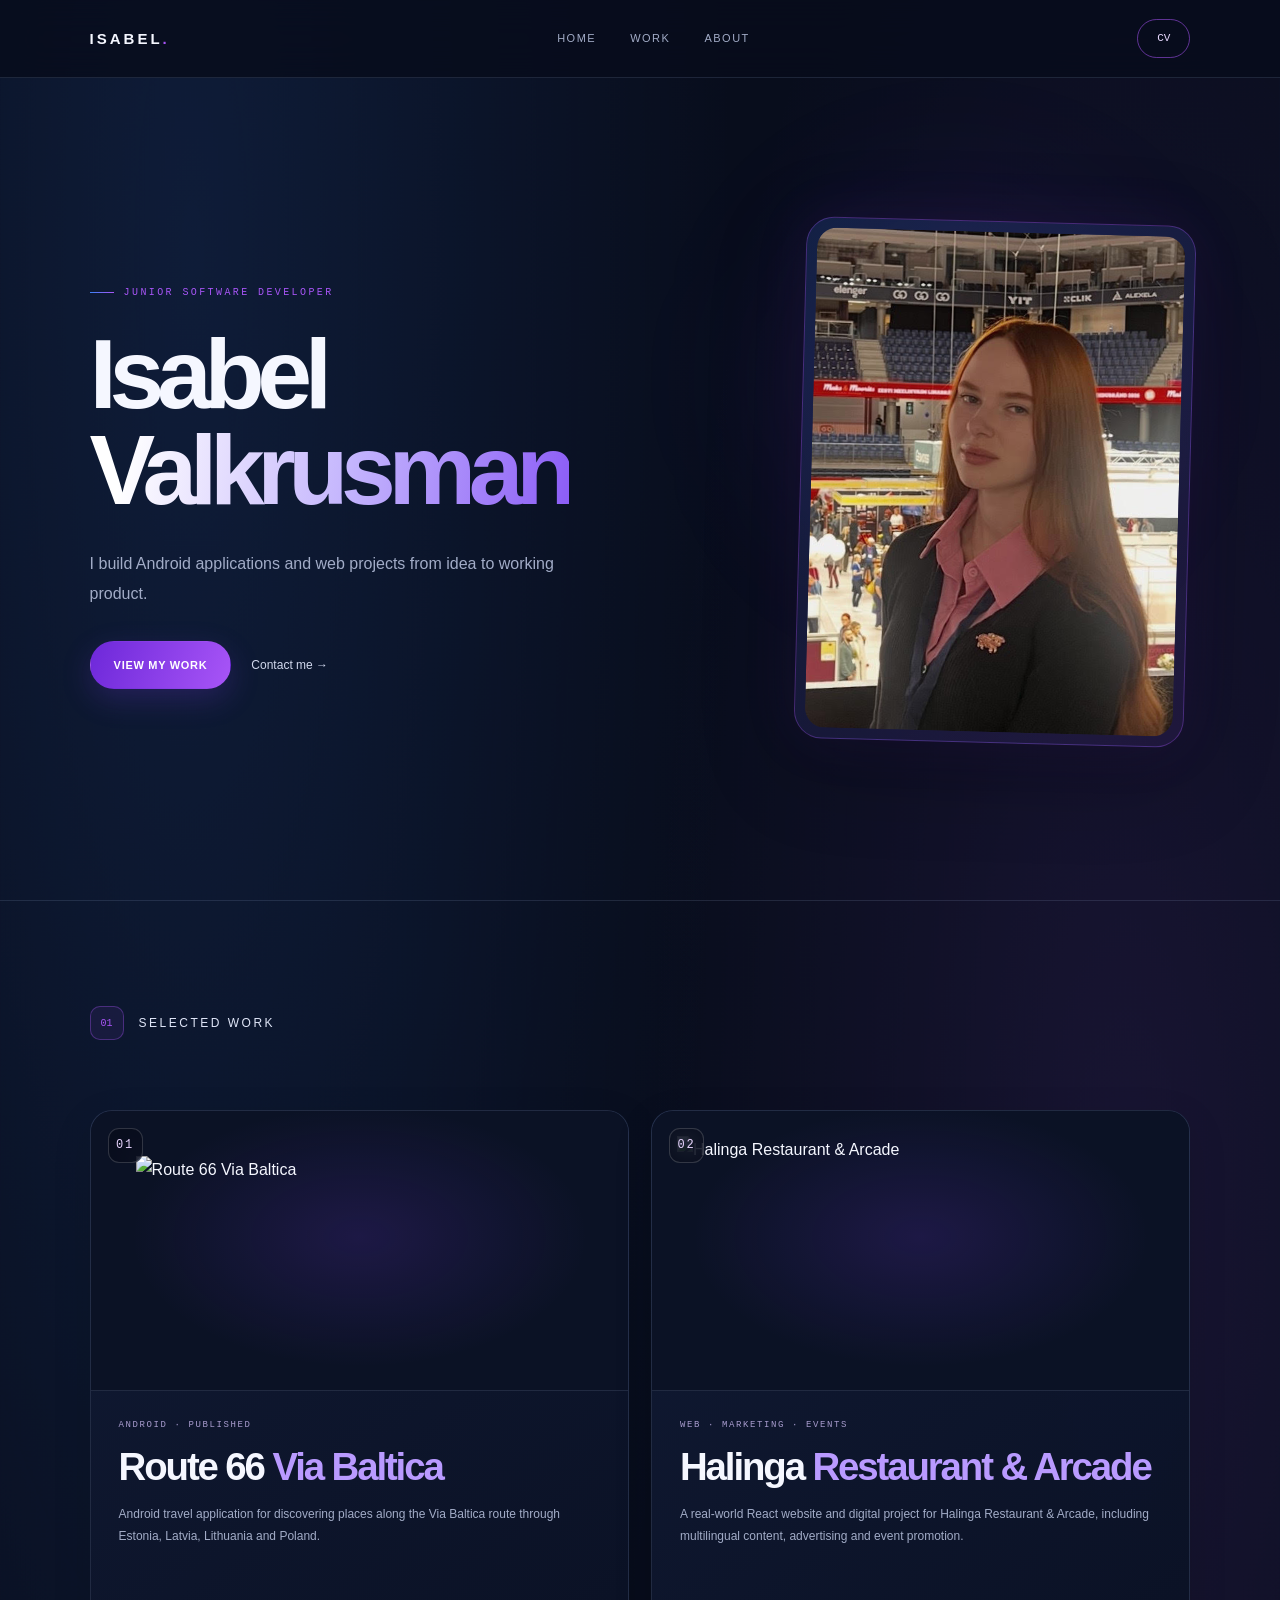
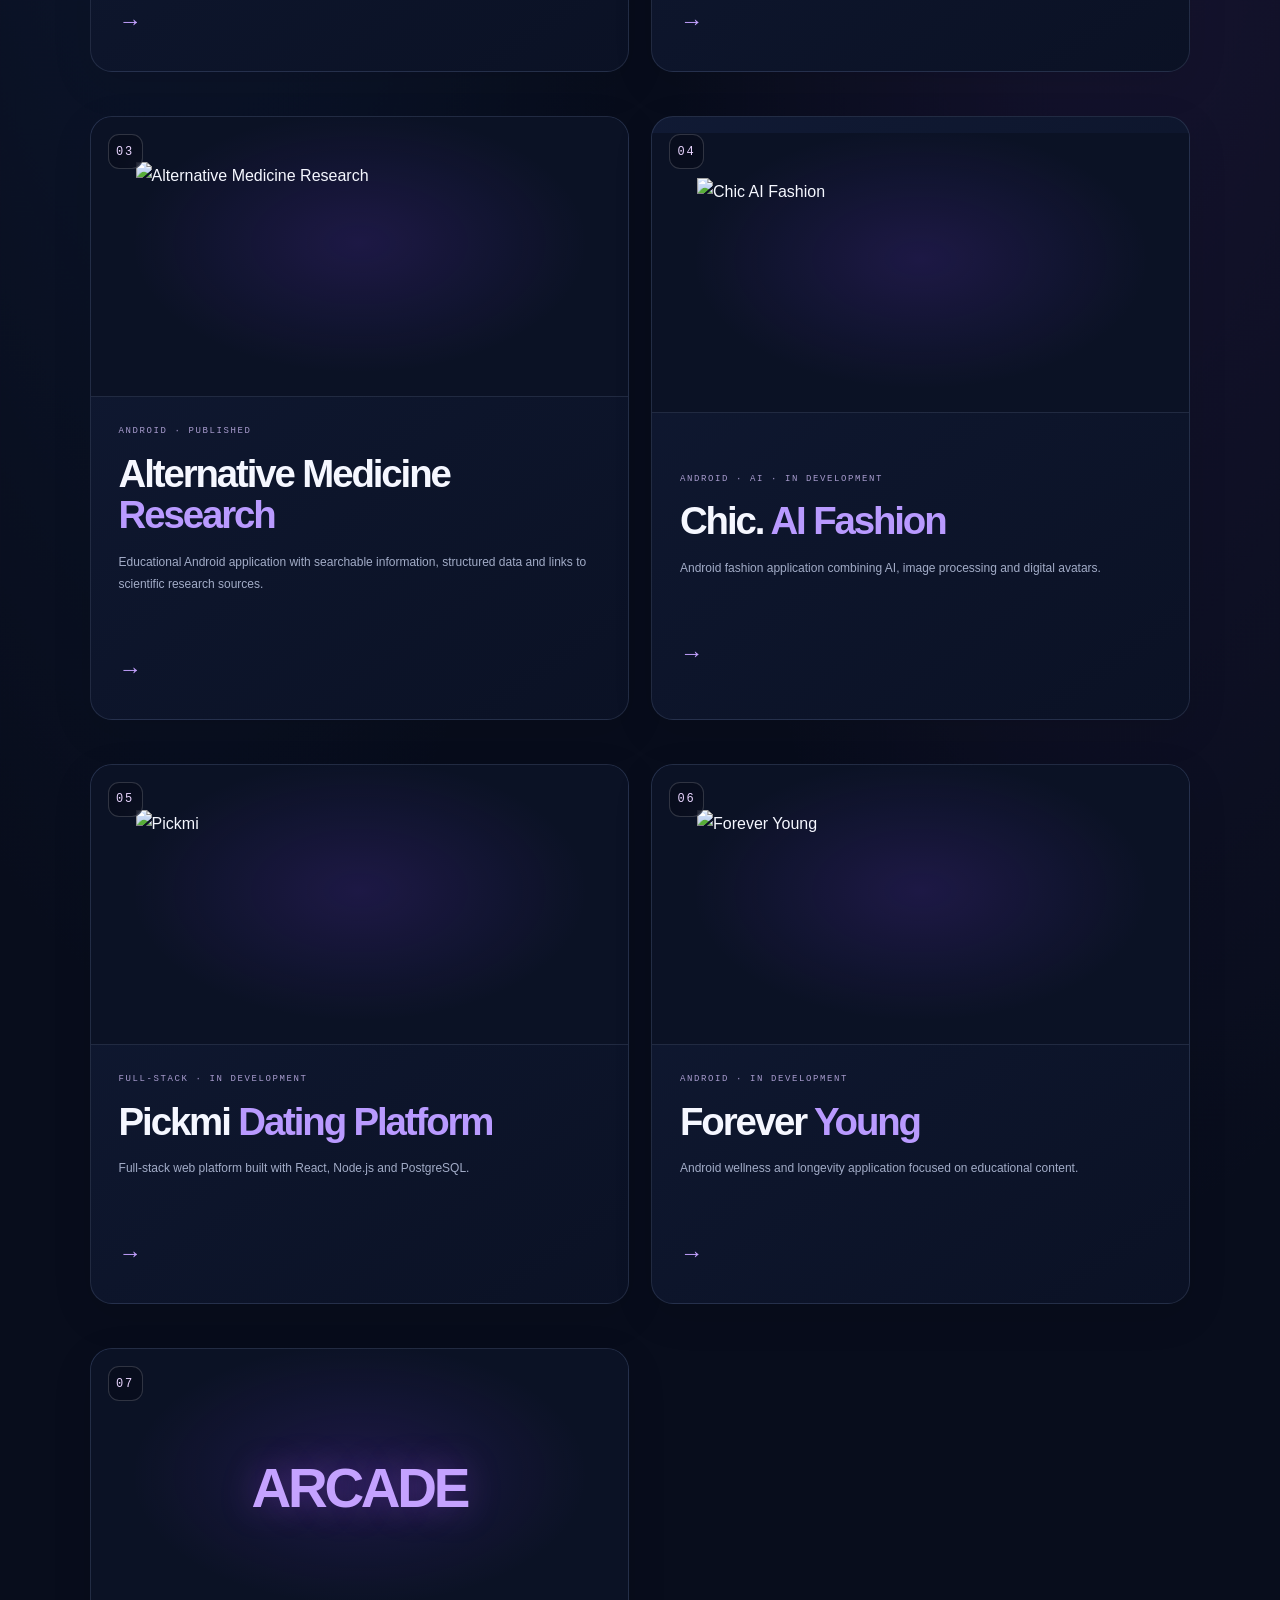
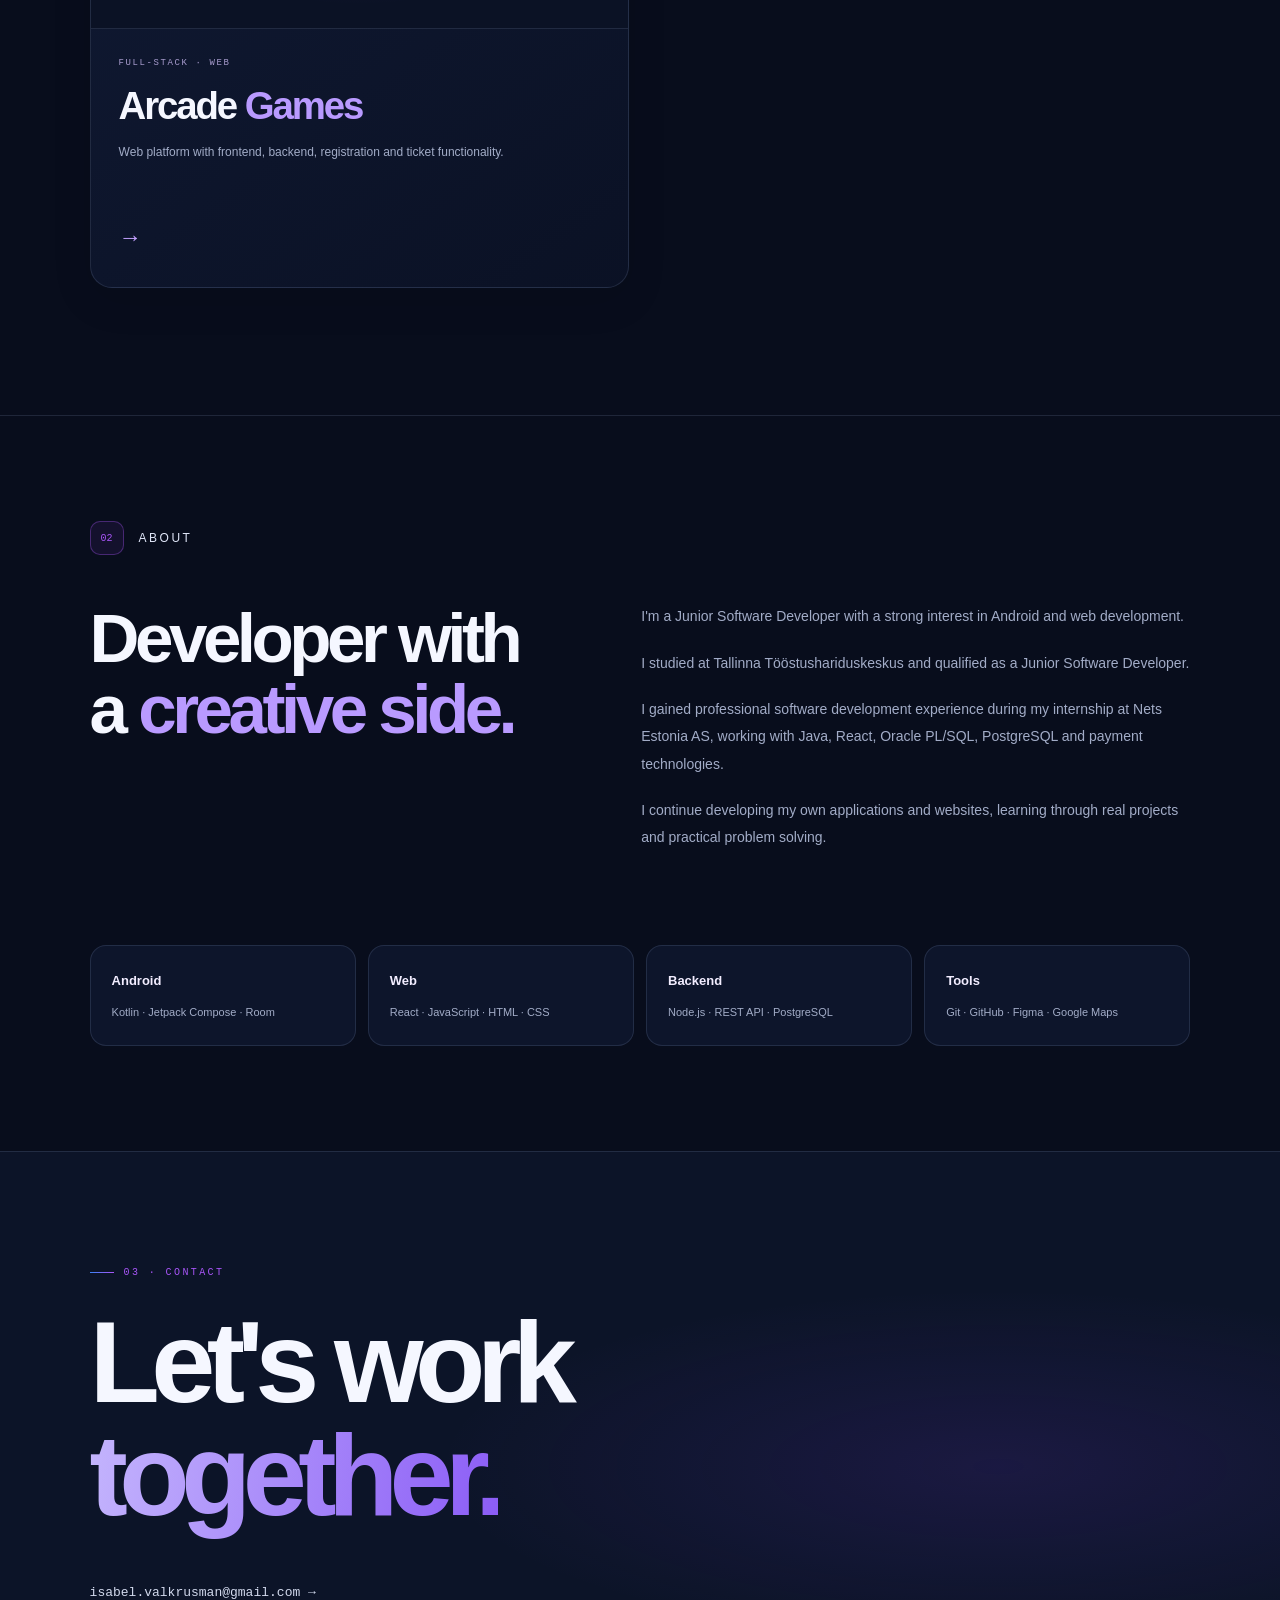
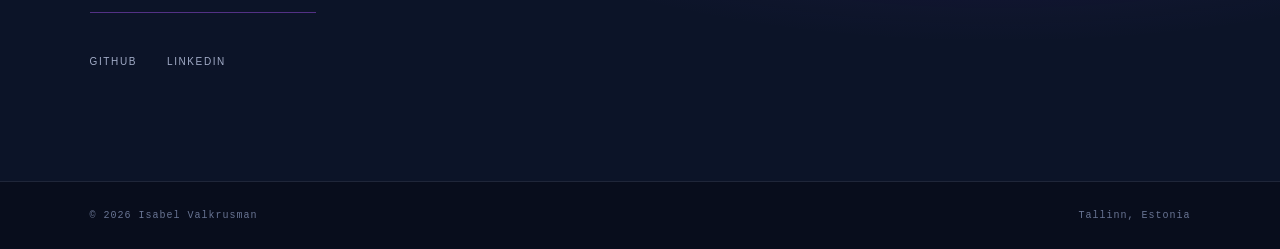
==== commit cc71a10f: "Update index.html" ====
--- a/index.html
+++ b/index.html
@@ -1,18 +1,16 @@
 
 <!DOCTYPE html>
 <html lang="en">
-
 <head>
     <meta charset="UTF-8">
     <meta name="viewport" content="width=device-width, initial-scale=1.0">
 
-    <title>Isabel Valkrusman | Software Developer Portfolio</title>
+    <title>Isabel Valkrusman | Software Developer</title>
 
     <meta
         name="description"
-        content="Explore Isabel Valkrusman's software development portfolio, featuring Android applications, full-stack web projects, React development and AI-powered concepts."
+        content="Isabel Valkrusman — Software Developer portfolio, Android apps and web projects."
     >
-
     <meta name="theme-color" content="#080d1c">
 
     <link rel="stylesheet" href="style.css">
@@ -20,8 +18,7 @@
 
 <body>
 
-    <!-- NAVIGATION -->
-
+    <!-- Navigation -->
     <nav class="navbar">
         <a href="index.html" class="logo">
             ISABEL<span>.</span>
@@ -31,29 +28,21 @@
             <a href="#home">Home</a>
             <a href="#work">Work</a>
             <a href="#about">About</a>
-            <a href="#contact">Contact</a>
         </div>
 
         <a
             href="CV.docx.pdf"
             target="_blank"
-            rel="noopener noreferrer"
             class="cv-link"
         >
-            CV ↗
+            CV
         </a>
     </nav>
 
-
-    <!-- HERO -->
-
+    <!-- Hero Section -->
     <header id="home" class="hero">
-
         <div class="hero-text">
-
-            <p class="eyebrow">
-                JUNIOR SOFTWARE DEVELOPER
-            </p>
+            <p class="eyebrow">JUNIOR SOFTWARE DEVELOPER</p>
 
             <h1>
                 Isabel<br>
@@ -61,16 +50,13 @@
             </h1>
 
             <p class="intro-text">
-                I build Android applications and web projects from idea
-                to working product. My work combines software development,
-                practical problem-solving, user-focused design and a
-                curiosity for emerging technologies.
+                I build Android applications and web projects
+                from idea to working product.
             </p>
 
             <div class="hero-links">
-
                 <a href="#work" class="primary-button">
-                    Explore my projects ↘
+                    View my work
                 </a>
 
                 <a
@@ -79,604 +65,302 @@
                 >
                     Contact me →
                 </a>
-
-            </div>
-
+            </div>
         </div>
 
         <div class="hero-photo">
             <img
                 src="profile.jpg"
-                alt="Portrait of Isabel Valkrusman"
+                alt="Isabel Valkrusman"
             >
         </div>
-
     </header>
 
-
-    <!-- SELECTED PROJECTS -->
-
+    <!-- Selected Work -->
     <section id="work" class="work">
-
         <div class="section-header">
             <span>01</span>
             <h2>Selected Work</h2>
         </div>
 
-        <div class="project-list">
-
-
-            <!-- PROJECT 01: ROUTE 66 -->
-
-            <a href="route66.html" class="project">
-
-                <div class="project-image">
-                    <img
-                        src="logo2.png"
-                        alt="Route 66 Via Baltica travel application"
-                        loading="lazy"
-                    >
-                </div>
-
-                <div class="project-info">
-
-                    <div class="project-topline">
-                        <span class="project-number">PROJECT 01</span>
-                        <span class="project-status">Published</span>
-                    </div>
-
-                    <p class="project-category">
-                        ANDROID · TRAVEL · MOBILE DEVELOPMENT
-                    </p>
-
-                    <h3>
-                        Route 66
-                        <span>Via Baltica</span>
-                    </h3>
-
-                    <p class="project-description">
-                        A travel-focused Android application designed to help
-                        users discover interesting destinations and experiences
-                        along the Via Baltica route through Estonia, Latvia,
-                        Lithuania and Poland.
-                    </p>
-
-                    <div class="project-details">
-
-                        <h4>Project overview</h4>
-
-                        <p>
-                            The concept combines route discovery, destination
-                            information and travel inspiration in one mobile
-                            experience. The project explores how digital tools
-                            can make road trips more engaging and help travellers
-                            find places worth visiting along their journey.
-                        </p>
-
-                    </div>
-
-                    <div class="project-tech">
-                        <span>Android</span>
-                        <span>Kotlin</span>
-                        <span>Jetpack Compose</span>
-                        <span>Google Maps</span>
-                    </div>
-
-                    <div class="project-bottom">
-                        <span>Mobile application · Travel discovery</span>
-                        <span class="project-arrow" aria-hidden="true">↗</span>
-                    </div>
-
-                </div>
-
-            </a>
-
-
-            <!-- PROJECT 02: HALINGA -->
-
-            <a href="halinga.html" class="project">
-
-                <div class="project-image">
-                    <img
-                        src="halinga.jpg"
-                        alt="Halinga Restaurant and Arcade"
-                        loading="lazy"
-                    >
-                </div>
-
-                <div class="project-info">
-
-                    <div class="project-topline">
-                        <span class="project-number">PROJECT 02</span>
-                        <span class="project-status">Live website</span>
-                    </div>
-
-                    <p class="project-category">
-                        WEB DEVELOPMENT · MARKETING · EVENTS
-                    </p>
-
-                    <h3>
-                        Halinga
-                        <span>Restaurant & Arcade</span>
-                    </h3>
-
-                    <p class="project-description">
-                        A real-world website and digital presence project for
-                        a family restaurant and retro arcade in Estonia.
-                        The venue combines restaurant services, classic arcade
-                        games and a unique retro entertainment experience.
-                    </p>
-
-                    <div class="project-details">
-
-                        <h4>My contribution</h4>
-
-                        <p>
-                            I work on website development, multilingual
-                            content, responsive layouts and presenting the
-                            venue's attractions online. The project also
-                            includes social media content, promotional ideas
-                            and event communication to help more people
-                            discover the restaurant and arcade.
-                        </p>
-
-                    </div>
-
-                    <div class="project-tech">
-                        <span>React</span>
-                        <span>JavaScript</span>
-                        <span>React Router</span>
-                        <span>HTML</span>
-                        <span>CSS</span>
-                        <span>SEO</span>
-                        <span>Social Media</span>
-                    </div>
-
-                    <div class="project-bottom">
-                        <span>Real-world project · Website and marketing</span>
-                        <span class="project-arrow" aria-hidden="true">↗</span>
-                    </div>
-
-                </div>
-
-            </a>
-
-
-            <!-- PROJECT 03: ALTERNATIVE MEDICINE -->
-
-            <a href="alternative-medicine.html" class="project">
-
-                <div class="project-image">
-                    <img
-                        src="medical.webp"
-                        alt="Alternative Medicine Research application"
-                        loading="lazy"
-                    >
-                </div>
-
-                <div class="project-info">
-
-                    <div class="project-topline">
-                        <span class="project-number">PROJECT 03</span>
-                        <span class="project-status">Published</span>
-                    </div>
-
-                    <p class="project-category">
-                        ANDROID · RESEARCH · EDUCATION
-                    </p>
-
-                    <h3>
-                        Alternative Medicine
-                        <span>Research</span>
-                    </h3>
-
-                    <p class="project-description">
-                        An educational Android application designed to
-                        organise information about alternative medicine
-                        and make research-related resources easier to explore.
-                    </p>
-
-                    <div class="project-details">
-
-                        <h4>Project overview</h4>
-
-                        <p>
-                            The project focuses on presenting information
-                            in a structured and accessible format. Searchable
-                            content and links to research sources help users
-                            navigate topics and find original material for
-                            further reading. The application encourages users
-                            to evaluate information and source quality.
-                        </p>
-
-                    </div>
-
-                    <div class="project-tech">
-                        <span>Android</span>
-                        <span>Kotlin</span>
-                        <span>Jetpack Compose</span>
-                        <span>Room</span>
-                    </div>
-
-                    <div class="project-bottom">
-                        <span>Mobile application · Information organisation</span>
-                        <span class="project-arrow" aria-hidden="true">↗</span>
-                    </div>
-
-                </div>
-
-            </a>
-
-
-            <!-- PROJECT 04: CHIC AI FASHION -->
-
-            <a href="chic.html" class="project">
-
-                <div class="project-image">
-                    <img
-                        src="chic.jpg"
-                        alt="Chic AI Fashion application"
-                        loading="lazy"
-                    >
-                </div>
-
-                <div class="project-info">
-
-                    <div class="project-topline">
-                        <span class="project-number">PROJECT 04</span>
-                        <span class="project-status">In development</span>
-                    </div>
-
-                    <p class="project-category">
-                        ANDROID · ARTIFICIAL INTELLIGENCE · FASHION
-                    </p>
-
-                    <h3>
-                        Chic.
-                        <span>AI Fashion</span>
-                    </h3>
-
-                    <p class="project-description">
-                        A fashion-focused mobile application concept exploring
-                        how artificial intelligence and digital visual tools
-                        can create a more personalised fashion experience.
-                    </p>
-
-                    <div class="project-details">
-
-                        <h4>Project direction</h4>
-
-                        <p>
-                            The concept explores AI-assisted fashion discovery,
-                            image-based features and digital avatars. The
-                            project investigates interface design, image
-                            processing and how intelligent features could
-                            support users in exploring different styles
-                            and visual ideas.
-                        </p>
-
-                    </div>
-
-                    <div class="project-tech">
-                        <span>Android</span>
-                        <span>Kotlin</span>
-                        <span>AI Concepts</span>
-                        <span>Image Processing</span>
-                        <span>UI/UX</span>
-                    </div>
-
-                    <div class="project-bottom">
-                        <span>Mobile application concept · AI and fashion</span>
-                        <span class="project-arrow" aria-hidden="true">↗</span>
-                    </div>
-
-                </div>
-
-            </a>
-
-
-            <!-- PROJECT 05: PICKMI -->
-
-            <a href="pickmi.html" class="project">
-
-                <div class="project-image">
-                    <img
-                        src="pickmi.png"
-                        alt="Pickmi dating platform"
-                        loading="lazy"
-                    >
-                </div>
-
-                <div class="project-info">
-
-                    <div class="project-topline">
-                        <span class="project-number">PROJECT 05</span>
-                        <span class="project-status">In development</span>
-                    </div>
-
-                    <p class="project-category">
-                        FULL-STACK · WEB APPLICATION · DATABASES
-                    </p>
-
-                    <h3>
-                        Pickmi
-                        <span>Dating Platform</span>
-                    </h3>
-
-                    <p class="project-description">
-                        A full-stack web application project focused on
-                        creating an interactive dating platform with a
-                        modern user interface and a backend-driven
-                        architecture.
-                    </p>
-
-                    <div class="project-details">
-
-                        <h4>Project direction</h4>
-
-                        <p>
-                            The project brings together frontend development,
-                            server-side functionality and database integration.
-                            It provides practical experience in organising
-                            application components, connecting interfaces
-                            to backend services and planning the data flows
-                            required by a larger web application.
-                        </p>
-
-                    </div>
-
-                    <div class="project-tech">
-                        <span>React</span>
-                        <span>Node.js</span>
-                        <span>REST API</span>
-                        <span>PostgreSQL</span>
-                    </div>
-
-                    <div class="project-bottom">
-                        <span>Full-stack application · Frontend and backend</span>
-                        <span class="project-arrow" aria-hidden="true">↗</span>
-                    </div>
-
-                </div>
-
-            </a>
-
-
-            <!-- PROJECT 06: FOREVER YOUNG -->
-
-            <a href="forever-young.html" class="project">
-
-                <div class="project-image">
-                    <img
-                        src="foreveryoung.webp"
-                        alt="Forever Young wellness application"
-                        loading="lazy"
-                    >
-                </div>
-
-                <div class="project-info">
-
-                    <div class="project-topline">
-                        <span class="project-number">PROJECT 06</span>
-                        <span class="project-status">In development</span>
-                    </div>
-
-                    <p class="project-category">
-                        ANDROID · AI · WELLNESS · RESEARCH
-                    </p>
-
-                    <h3>
-                        Forever
-                        <span>Young</span>
-                    </h3>
-
-                    <p class="project-description">
-                        An AI-powered wellness application concept designed
-                        to bring educational content, research and personal
-                        routine planning together in one mobile experience.
-                    </p>
-
-                    <div class="project-details">
-
-                        <h4>Project direction</h4>
-
-                        <p>
-                            Planned features include an AI chat assistant,
-                            research exploration, supplement information
-                            and personalised routines. The concept focuses
-                            on clear explanations, useful organisation and
-                            responsible communication, distinguishing
-                            educational information from professional
-                            medical advice.
-                        </p>
-
-                    </div>
-
-                    <div class="project-tech">
-                        <span>Android</span>
-                        <span>Kotlin</span>
-                        <span>Jetpack Compose</span>
-                        <span>AI Integration</span>
-                        <span>Research</span>
-                    </div>
-
-                    <div class="project-bottom">
-                        <span>Mobile application concept · AI assistant</span>
-                        <span class="project-arrow" aria-hidden="true">↗</span>
-                    </div>
-
-                </div>
-
-            </a>
-
-
-            <!-- PROJECT 07: ARCADE GAMES -->
-
-            <a href="arcade-games.html" class="project">
-
-                <div class="project-image arcade">
-                    <span>ARCADE</span>
-                </div>
-
-                <div class="project-info">
-
-                    <div class="project-topline">
-                        <span class="project-number">PROJECT 07</span>
-                        <span class="project-status">Web development</span>
-                    </div>
-
-                    <p class="project-category">
-                        FULL-STACK · GAMING · WEB
-                    </p>
-
-                    <h3>
-                        Arcade
-                        <span>Games</span>
-                    </h3>
-
-                    <p class="project-description">
-                        A web-based arcade gaming project exploring
-                        an interactive platform with connected frontend
-                        and backend functionality.
-                    </p>
-
-                    <div class="project-details">
-
-                        <h4>Project direction</h4>
-
-                        <p>
-                            The project focuses on connecting interface
-                            components with application logic and server-side
-                            functionality. It explores application structure,
-                            user interaction and the data flows needed for
-                            gaming-related features. Registration, game access
-                            and ticket functionality can be documented
-                            according to the implemented version.
-                        </p>
-
-                    </div>
-
-                    <div class="project-tech">
-                        <span>HTML</span>
-                        <span>CSS</span>
-                        <span>JavaScript</span>
-                        <span>Backend</span>
-                        <span>Web Development</span>
-                    </div>
-
-                    <div class="project-bottom">
-                        <span>Web application · Interactive gaming</span>
-                        <span class="project-arrow" aria-hidden="true">↗</span>
-                    </div>
-
-                </div>
-
-            </a>
-
-        </div>
-
+        <!-- Project 01 -->
+        <a href="route66.html" class="project project-reverse">
+            <div class="project-number">01</div>
+
+            <div class="project-image">
+                <img
+                    src="logo2.png"
+                    alt="Route 66 Via Baltica"
+                >
+            </div>
+
+            <div class="project-info">
+                <p class="project-category">
+                    ANDROID · PUBLISHED
+                </p>
+
+                <h3>
+                    Route 66 <span>Via Baltica</span>
+                </h3>
+
+                <p class="project-description">
+                    Android travel application for discovering places
+                    along the Via Baltica route through Estonia, Latvia,
+                    Lithuania and Poland.
+                </p>
+
+                <span class="project-arrow">→</span>
+            </div>
+        </a>
+
+        <!-- Project 02 -->
+        <a href="halinga.html" class="project project-reverse">
+            <div class="project-number">02</div>
+
+            <div class="project-image">
+                <img
+                    src="halinga.jpg"
+                    alt="Halinga Restaurant & Arcade"
+                >
+            </div>
+
+            <div class="project-info">
+                <p class="project-category">
+                    WEB · MARKETING · EVENTS
+                </p>
+
+                <h3>
+                    Halinga <span>Restaurant & Arcade</span>
+                </h3>
+
+                <p class="project-description">
+                    A real-world React website and digital project for
+                    Halinga Restaurant & Arcade, including multilingual
+                    content, advertising and event promotion.
+                </p>
+
+                <span class="project-arrow">→</span>
+            </div>
+        </a>
+
+        <!-- Project 03 -->
+        <a
+            href="alternative-medicine.html"
+            class="project project-reverse"
+        >
+            <div class="project-number">03</div>
+
+            <div class="project-image">
+                <img
+                    src="medical.webp"
+                    alt="Alternative Medicine Research"
+                >
+            </div>
+
+            <div class="project-info">
+                <p class="project-category">
+                    ANDROID · PUBLISHED
+                </p>
+
+                <h3>
+                    Alternative Medicine <span>Research</span>
+                </h3>
+
+                <p class="project-description">
+                    Educational Android application with searchable
+                    information, structured data and links to
+                    scientific research sources.
+                </p>
+
+                <span class="project-arrow">→</span>
+            </div>
+        </a>
+
+        <!-- Project 04 -->
+        <a href="chic.html" class="project project-reverse">
+            <div class="project-number">04</div>
+
+            <div class="project-image">
+                <img
+                    src="chic.jpg"
+                    alt="Chic AI Fashion"
+                >
+            </div>
+
+            <div class="project-info">
+                <p class="project-category">
+                    ANDROID · AI · IN DEVELOPMENT
+                </p>
+
+                <h3>
+                    Chic. <span>AI Fashion</span>
+                </h3>
+
+                <p class="project-description">
+                    Android fashion application combining AI,
+                    image processing and digital avatars.
+                </p>
+
+                <span class="project-arrow">→</span>
+            </div>
+        </a>
+
+        <!-- Project 05 -->
+        <a href="pickmi.html" class="project project-reverse">
+            <div class="project-number">05</div>
+
+            <div class="project-image">
+                <img
+                    src="pickmi.png"
+                    alt="Pickmi"
+                >
+            </div>
+
+            <div class="project-info">
+                <p class="project-category">
+                    FULL-STACK · IN DEVELOPMENT
+                </p>
+
+                <h3>
+                    Pickmi <span>Dating Platform</span>
+                </h3>
+
+                <p class="project-description">
+                    Full-stack web platform built with React,
+                    Node.js and PostgreSQL.
+                </p>
+
+                <span class="project-arrow">→</span>
+            </div>
+        </a>
+
+        <!-- Project 06 -->
+        <a
+            href="forever-young.html"
+            class="project project-reverse"
+        >
+            <div class="project-number">06</div>
+
+            <div class="project-image">
+                <img
+                    src="foreveryoung.webp"
+                    alt="Forever Young"
+                >
+            </div>
+
+            <div class="project-info">
+                <p class="project-category">
+                    ANDROID · IN DEVELOPMENT
+                </p>
+
+                <h3>
+                    Forever <span>Young</span>
+                </h3>
+
+                <p class="project-description">
+                    Android wellness and longevity application
+                    focused on educational content.
+                </p>
+
+                <span class="project-arrow">→</span>
+            </div>
+        </a>
+
+        <!-- Project 07 -->
+        <a
+            href="arcade-games.html"
+            class="project project-reverse"
+        >
+            <div class="project-number">07</div>
+
+            <div class="project-image arcade">
+                <span>ARCADE</span>
+            </div>
+
+            <div class="project-info">
+                <p class="project-category">
+                    FULL-STACK · WEB
+                </p>
+
+                <h3>
+                    Arcade <span>Games</span>
+                </h3>
+
+                <p class="project-description">
+                    Web platform with frontend, backend,
+                    registration and ticket functionality.
+                </p>
+
+                <span class="project-arrow">→</span>
+            </div>
+        </a>
     </section>
 
-
-    <!-- ABOUT ME -->
-
+    <!-- About Section -->
     <section id="about" class="about">
-
         <div class="section-header">
             <span>02</span>
-            <h2>About me</h2>
+            <h2>About</h2>
         </div>
 
         <div class="about-grid">
-
             <h3>
-                Developer with a
-                <span>creative side.</span>
+                Developer with a <span>creative side.</span>
             </h3>
 
             <div class="about-content">
-
                 <p>
-                    I'm a Junior Software Developer with a strong interest
-                    in Android development, web technologies and building
-                    applications that solve practical problems.
+                    I'm a Junior Software Developer with a strong
+                    interest in Android and web development.
                 </p>
 
                 <p>
-                    I studied at Tallinna Tööstushariduskeskus and qualified
-                    as a Junior Software Developer. My studies helped me
-                    develop a foundation in programming, databases,
-                    application architecture and software development.
+                    I studied at Tallinna Tööstushariduskeskus
+                    and qualified as a Junior Software Developer.
                 </p>
 
                 <p>
-                    During my internship at NETS Estonia AS, I gained
-                    professional experience working with Java, React,
-                    Oracle PL/SQL, PostgreSQL and payment technologies.
-                    This experience strengthened my understanding of
-                    development in a professional environment.
+                    I gained professional software development
+                    experience during my internship at Nets Estonia AS,
+                    working with Java, React, Oracle PL/SQL,
+                    PostgreSQL and payment technologies.
                 </p>
 
                 <p>
-                    Outside formal work, I continue to develop websites
-                    and mobile application concepts. I enjoy combining
-                    technical skills with creativity, researching new
-                    technologies and learning through practical projects.
-                </p>
-
-            </div>
-
-        </div>
-
-
-        <!-- SKILLS -->
-
+                    I continue developing my own applications and
+                    websites, learning through real projects and
+                    practical problem solving.
+                </p>
+            </div>
+        </div>
+
+        <!-- Skills -->
         <div class="skills">
-
             <div>
-                <span>Android Development</span>
-                <p>
-                    Kotlin · Jetpack Compose · Room ·
-                    Mobile UI development
-                </p>
+                <span>Android</span>
+                <p>Kotlin · Jetpack Compose · Room</p>
             </div>
 
             <div>
-                <span>Frontend Development</span>
-                <p>
-                    React · JavaScript · HTML5 · CSS3 ·
-                    Responsive interfaces
-                </p>
+                <span>Web</span>
+                <p>React · JavaScript · HTML · CSS</p>
             </div>
 
             <div>
-                <span>Backend & Databases</span>
-                <p>
-                    Node.js · REST APIs · PostgreSQL ·
-                    MySQL · MongoDB
-                </p>
+                <span>Backend</span>
+                <p>Node.js · REST API · PostgreSQL</p>
             </div>
 
             <div>
-                <span>Tools & Technologies</span>
-                <p>
-                    Git · GitHub · Figma · Google Maps ·
-                    Visual Studio Code
-                </p>
-            </div>
-
-        </div>
-
+                <span>Tools</span>
+                <p>Git · GitHub · Figma · Google Maps</p>
+            </div>
+        </div>
     </section>
 
-
-    <!-- CONTACT -->
-
-    <section id="contact" class="contact">
-
-        <p class="eyebrow">
-            03 · CONTACT
-        </p>
+    <!-- Contact Section -->
+    <section class="contact">
+        <p class="eyebrow">03 · CONTACT</p>
 
         <h2>
             Let's work<br>
@@ -691,13 +375,12 @@
         </a>
 
         <div class="social-links">
-
             <a
                 href="https://github.com/IsabelValkrusman"
                 target="_blank"
                 rel="noopener noreferrer"
             >
-                GitHub ↗
+                GitHub
             </a>
 
             <a
@@ -705,29 +388,16 @@
                 target="_blank"
                 rel="noopener noreferrer"
             >
-                LinkedIn ↗
+                LinkedIn
             </a>
-
-            <a
-                href="https://www.instagram.com/HalingaRestoran"
-                target="_blank"
-                rel="noopener noreferrer"
-            >
-                Instagram ↗
-            </a>
-
-        </div>
-
+        </div>
     </section>
 
-
-    <!-- FOOTER -->
-
+    <!-- Footer -->
     <footer>
         <span>© 2026 Isabel Valkrusman</span>
         <span>Tallinn, Estonia</span>
     </footer>
 
 </body>
-
 </html>
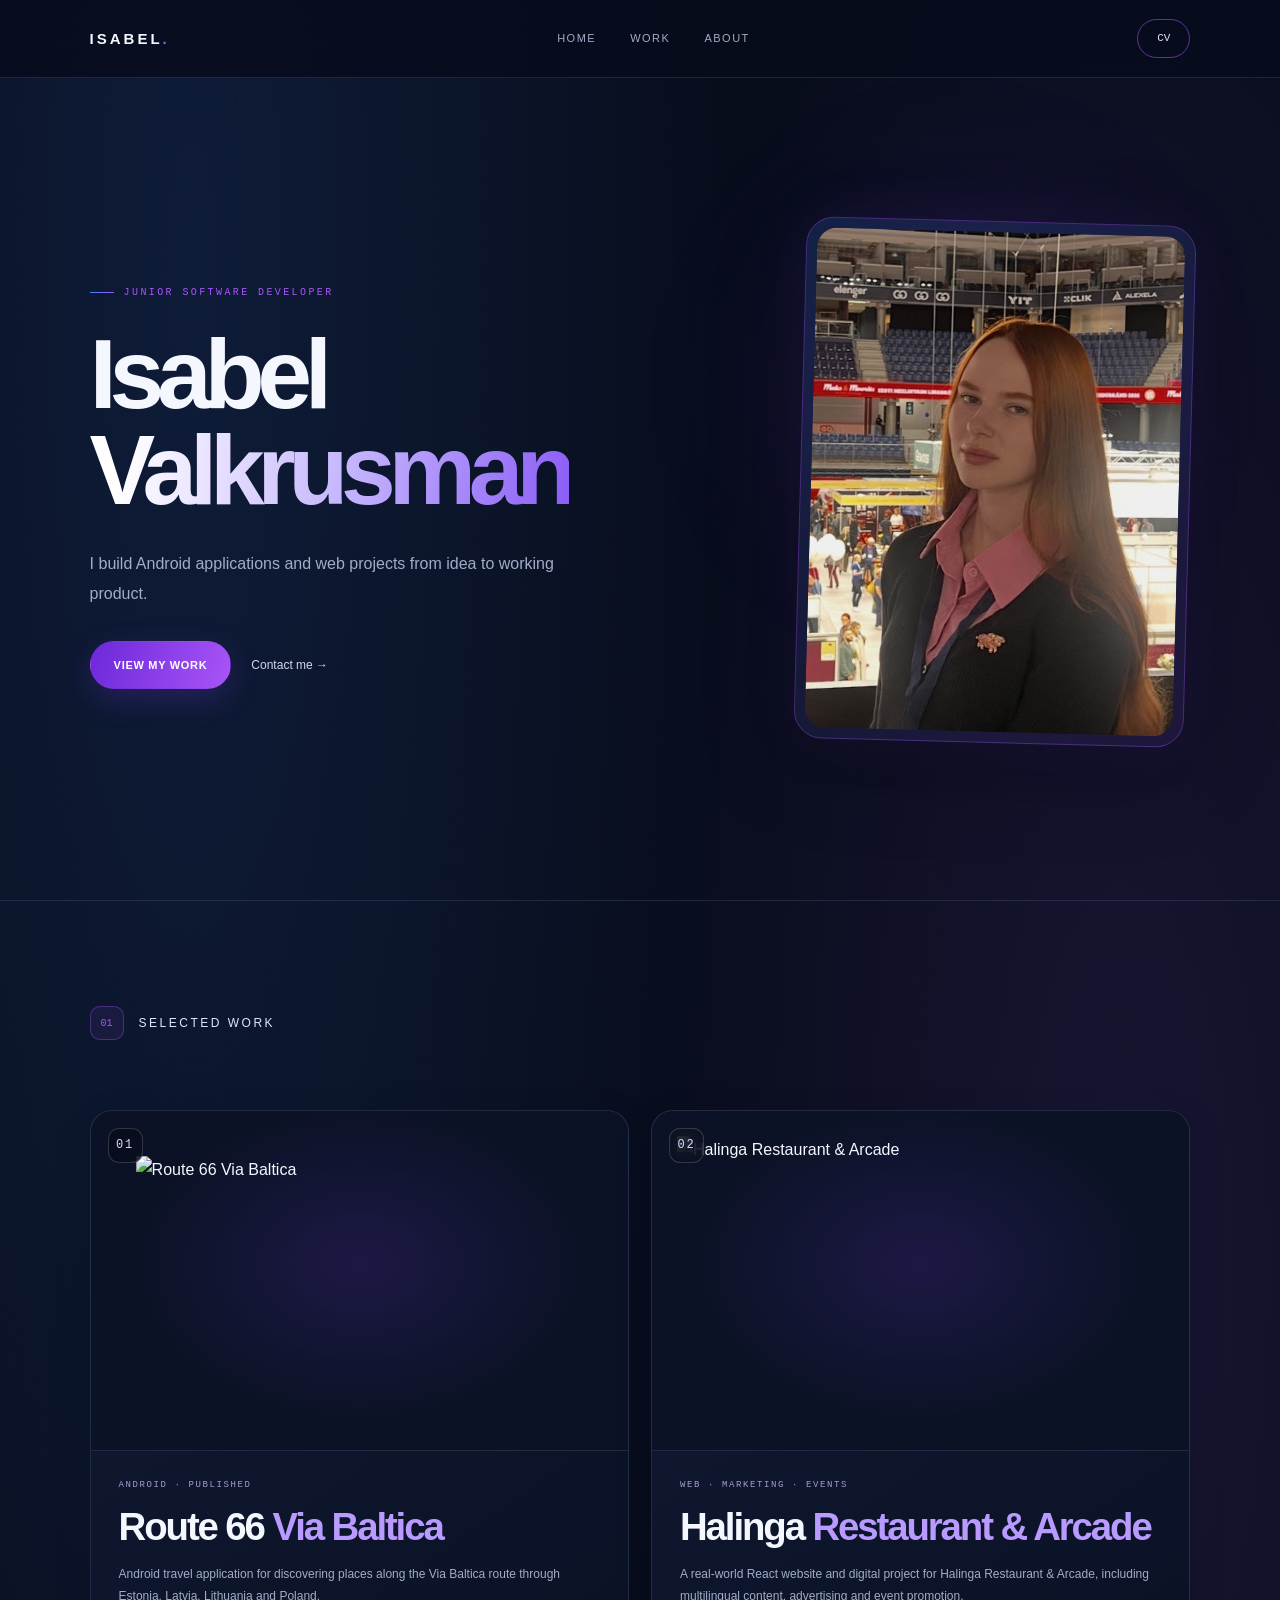
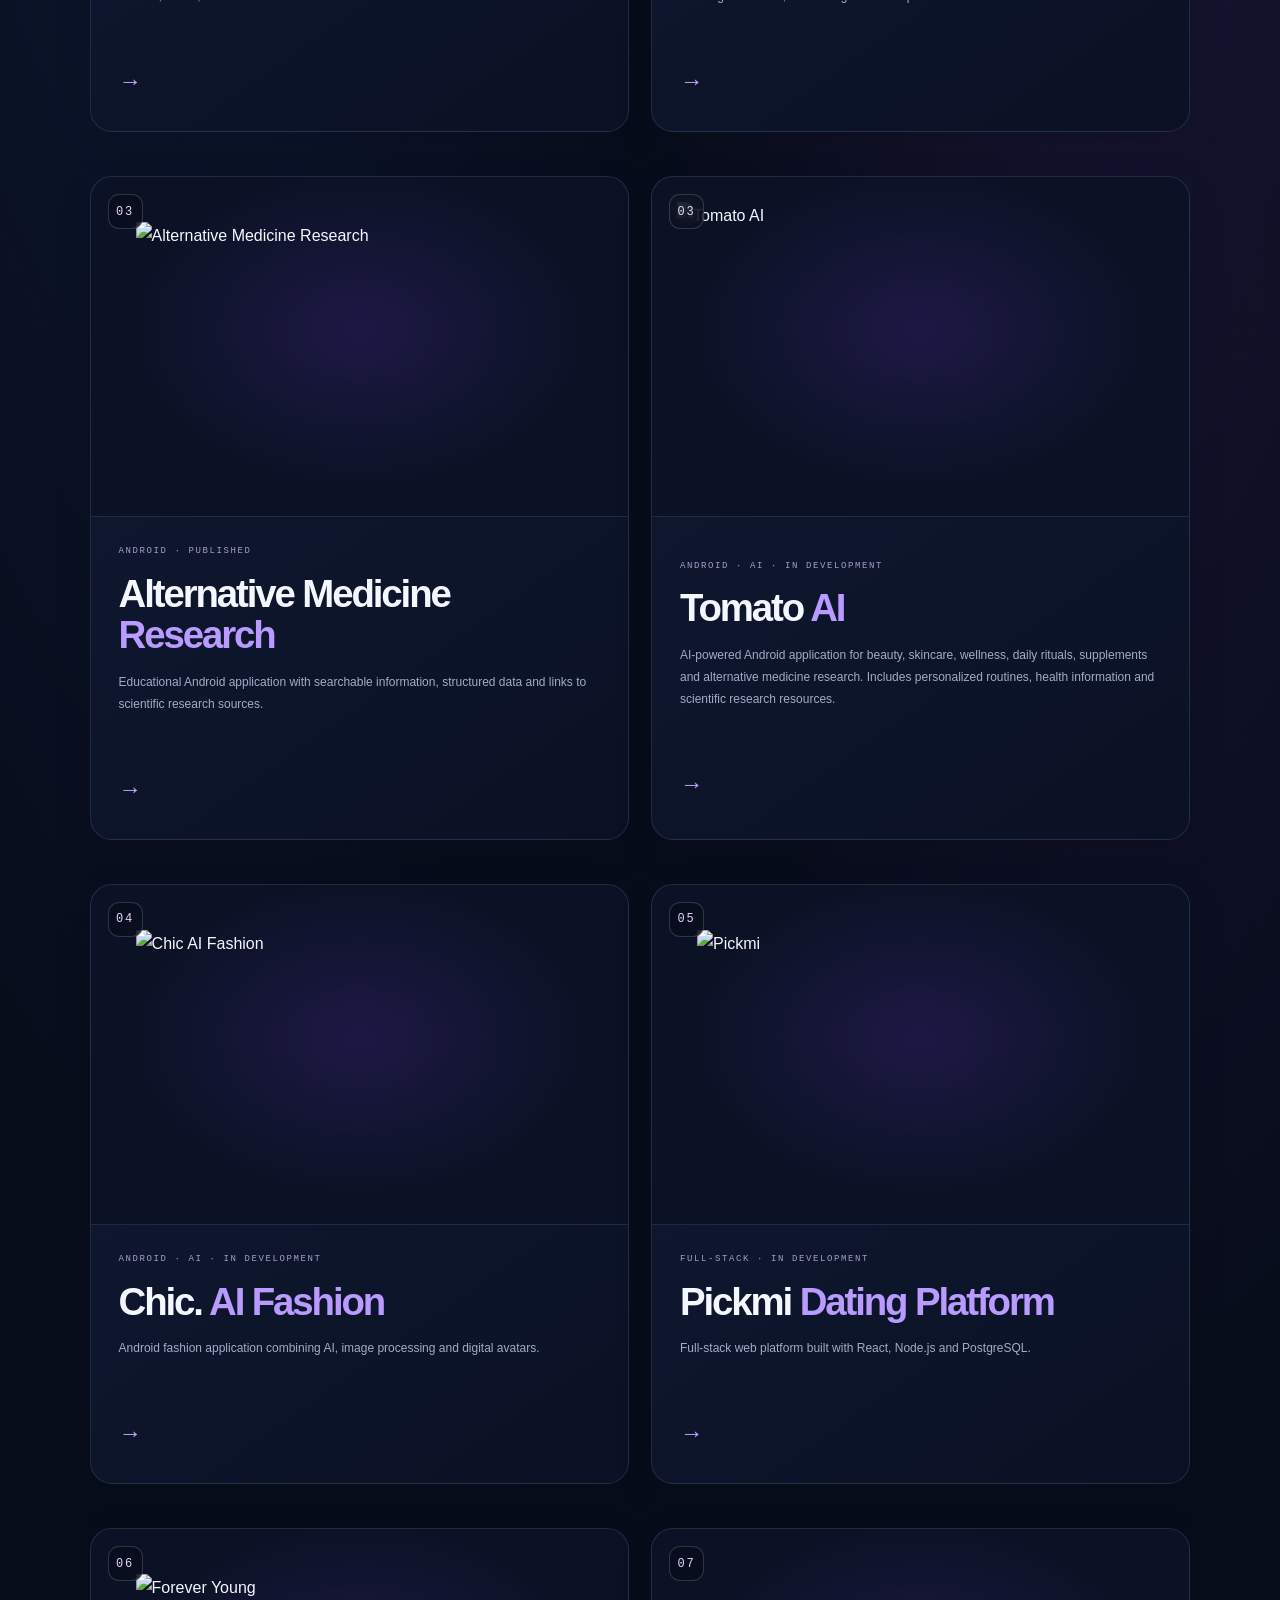
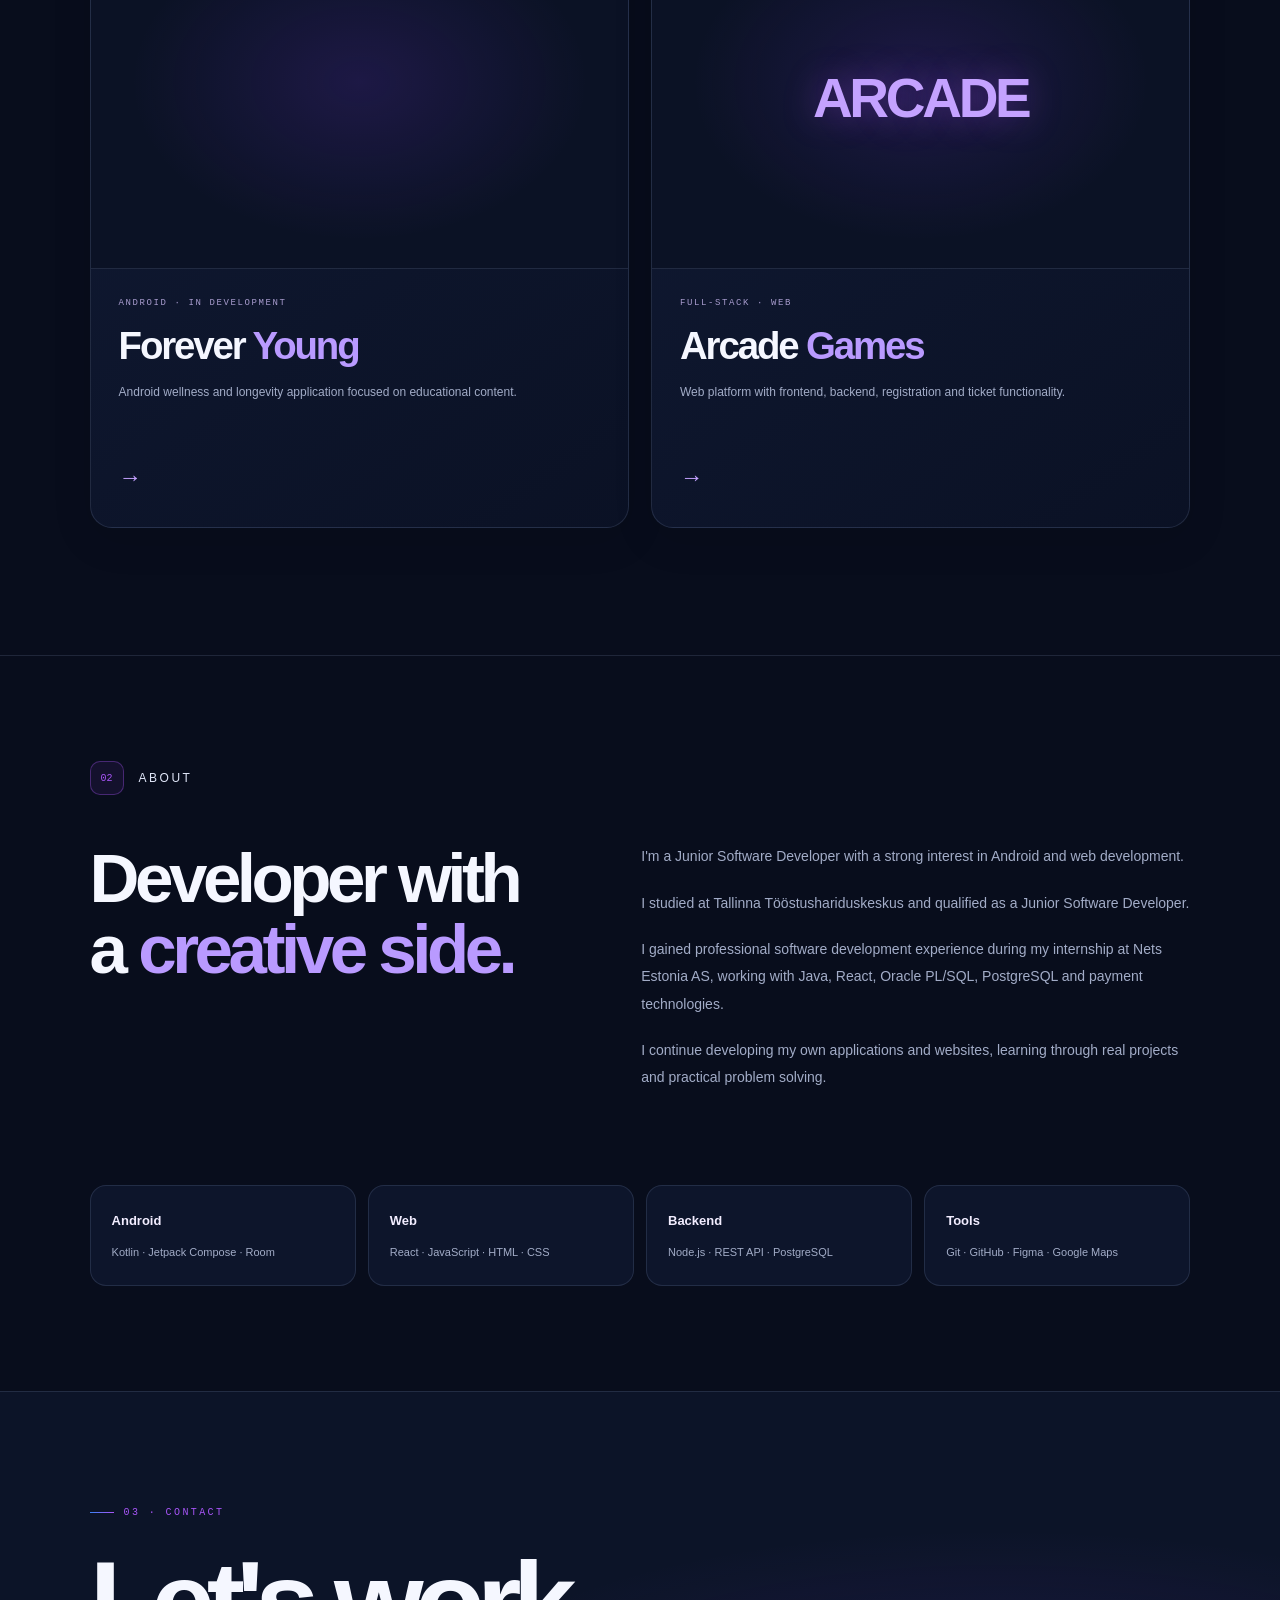
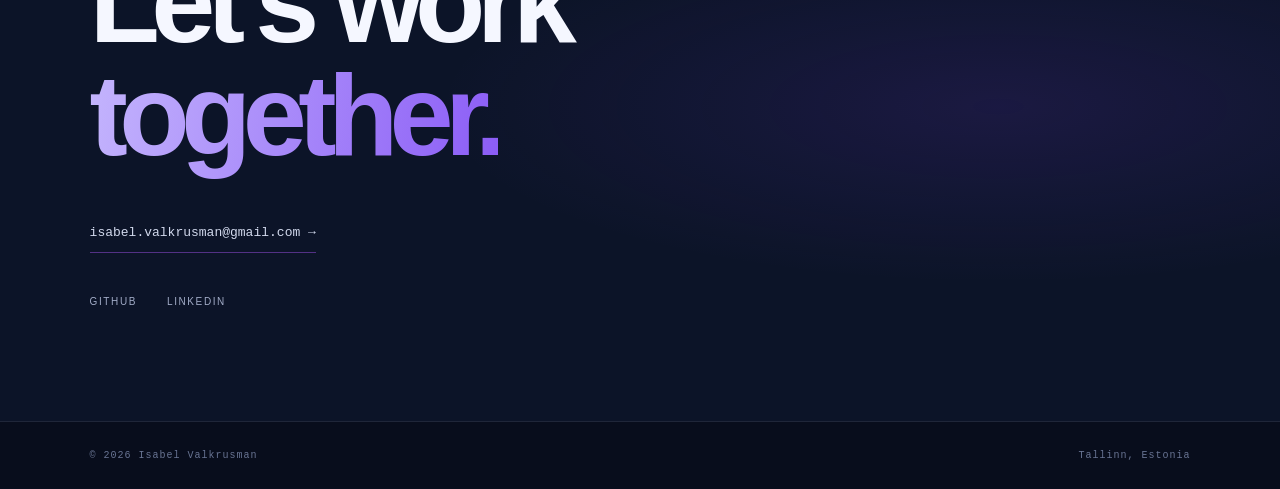
==== commit 6ce936a9: "Update index.html" ====
--- a/index.html
+++ b/index.html
@@ -175,6 +175,43 @@
                 <span class="project-arrow">→</span>
             </div>
         </a>
+
+          <!-- Project 03 -->
+        <a
+            href="tomato.html"
+            class="project project-reverse"
+        >
+            <div class="project-number">03</div>
+
+            <div class="project-image">
+                <img
+                    src="tomato1.jpg"
+                    alt="Tomato AI"
+                >
+            </div>
+
+            <div class="project-info">
+                <p class="project-category">
+                    ANDROID · AI · IN DEVELOPMENT
+                </p>
+
+                <h3>
+                   Tomato <span>AI</span>
+                </h3>
+
+        
+<p class="project-description">
+    AI-powered Android application for beauty, skincare, wellness,
+    daily rituals, supplements and alternative medicine research.
+    Includes personalized routines, health information and scientific
+    research resources.
+</p>
+
+
+                <span class="project-arrow">→</span>
+            </div>
+        </a>
+
 
         <!-- Project 04 -->
         <a href="chic.html" class="project project-reverse">
--- a/style.css
+++ b/style.css
@@ -408,41 +408,87 @@
 
 
 
+
 /* =====================================================
-   REVERSE PROJECT
+   REVERSE PROJECT — ONE WIDE CARD PER ROW
 ===================================================== */
 
 .project-reverse {
-
-    grid-template-columns: 50px 1fr 42%;
-
-}
-
-
+    display: grid;
+    grid-template-columns: 50px 38% minmax(0, 1fr);
+    align-items: stretch;
+    width: 100%;
+    max-width: 100%;
+    min-height: 340px;
+    box-sizing: border-box;
+    margin-bottom: 28px;
+}
+
+/* Project number */
 .project-reverse .project-number {
-
     grid-column: 1;
-
-}
-
-
+    grid-row: 1;
+    align-self: start;
+}
+
+/* Project image on the left */
 .project-reverse .project-image {
-
+    grid-column: 2;
+    grid-row: 1;
+    width: 100%;
+    height: 100%;
+    min-height: 340px;
+    overflow: hidden;
+}
+
+/* Project information on the right */
+.project-reverse .project-info {
     grid-column: 3;
-
     grid-row: 1;
-
-}
-
-
-.project-reverse .project-info {
-
-    grid-column: 2;
-
-    grid-row: 1;
-
-}
-
+    min-width: 0;
+    padding: 40px;
+    display: flex;
+    flex-direction: column;
+    justify-content: center;
+}
+
+/* Image fills its area */
+.project-reverse .project-image img {
+    width: 100%;
+    height: 100%;
+    min-height: 340px;
+    object-fit: cover;
+    display: block;
+}
+
+/* Responsive layout */
+@media (max-width: 700px) {
+    .project-reverse {
+        grid-template-columns: 40px minmax(0, 1fr);
+        min-height: auto;
+    }
+
+    .project-reverse .project-number {
+        grid-column: 1;
+        grid-row: 1 / span 2;
+    }
+
+    .project-reverse .project-image {
+        grid-column: 2;
+        grid-row: 1;
+        min-height: 220px;
+    }
+
+    .project-reverse .project-image img {
+        min-height: 220px;
+    }
+
+    .project-reverse .project-info {
+        grid-column: 2;
+        grid-row: 2;
+        padding: 24px;
+    }
+}
 
 
 /* =====================================================
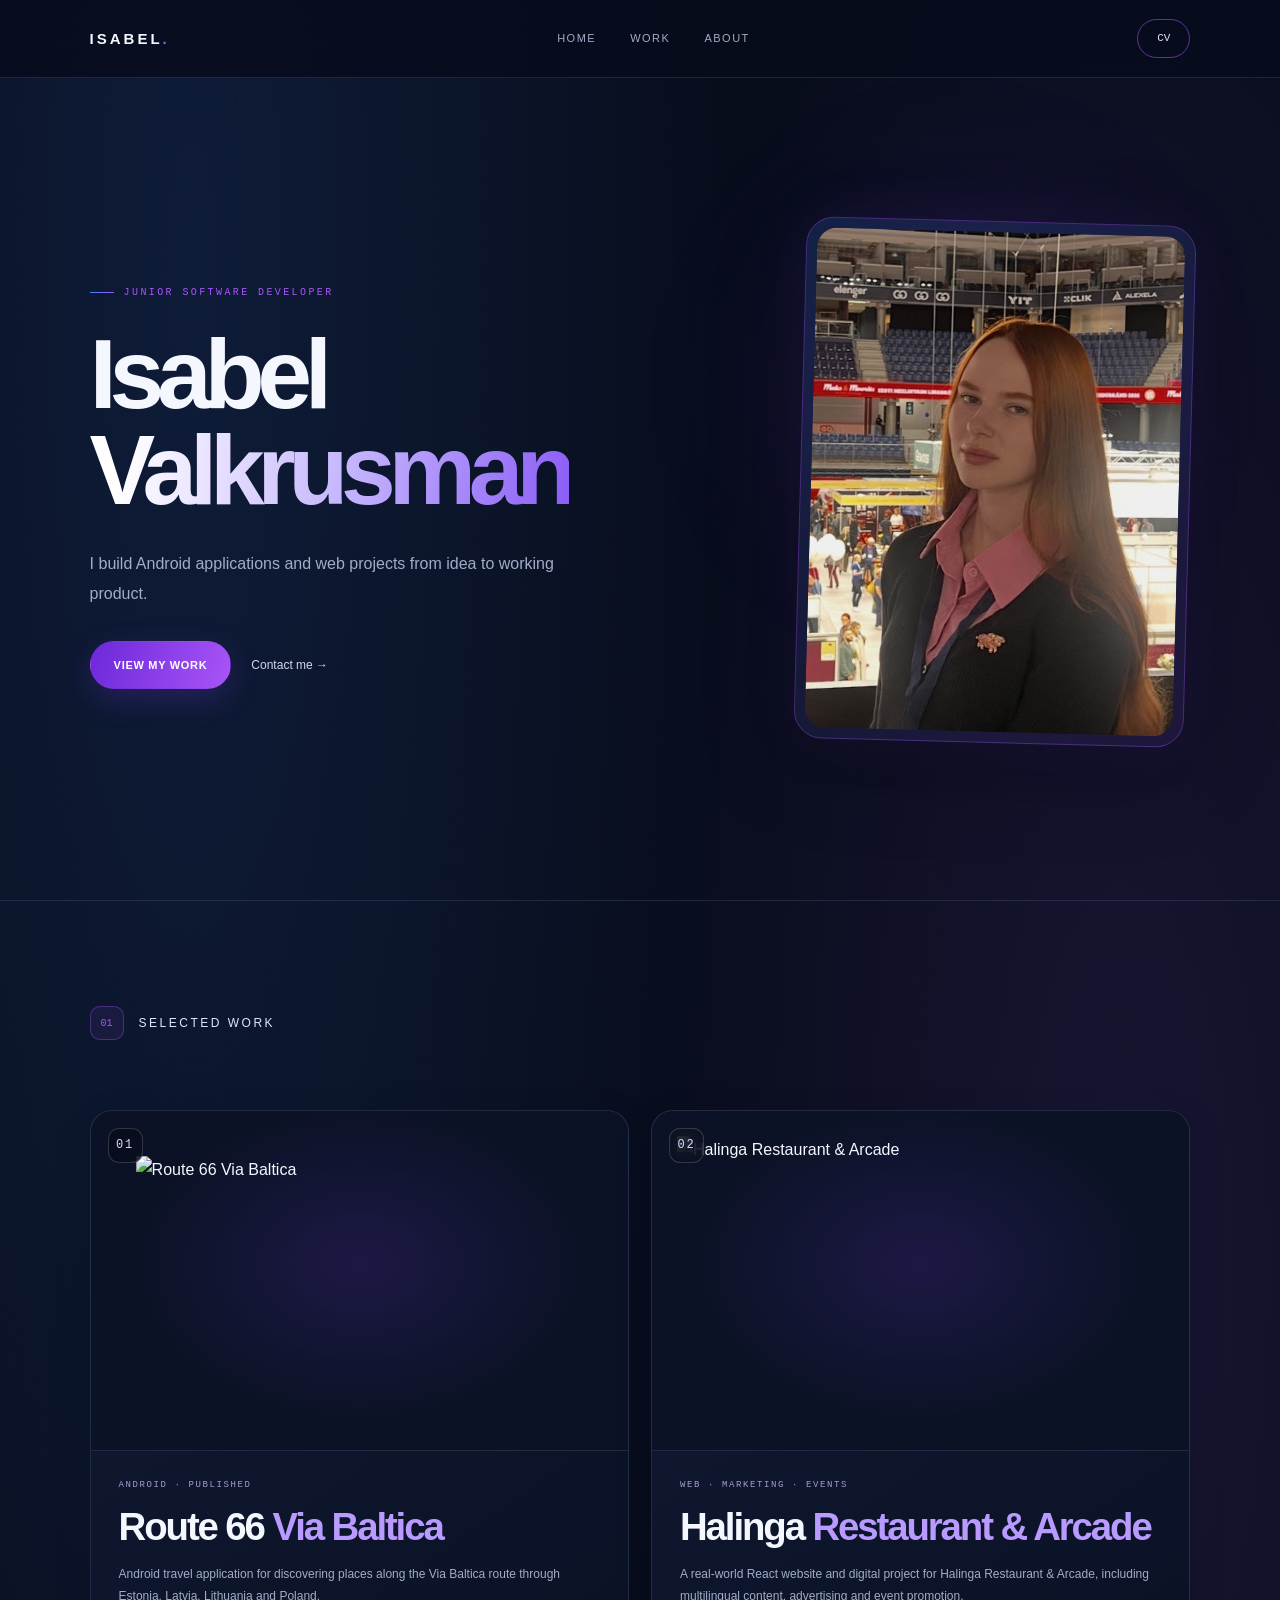
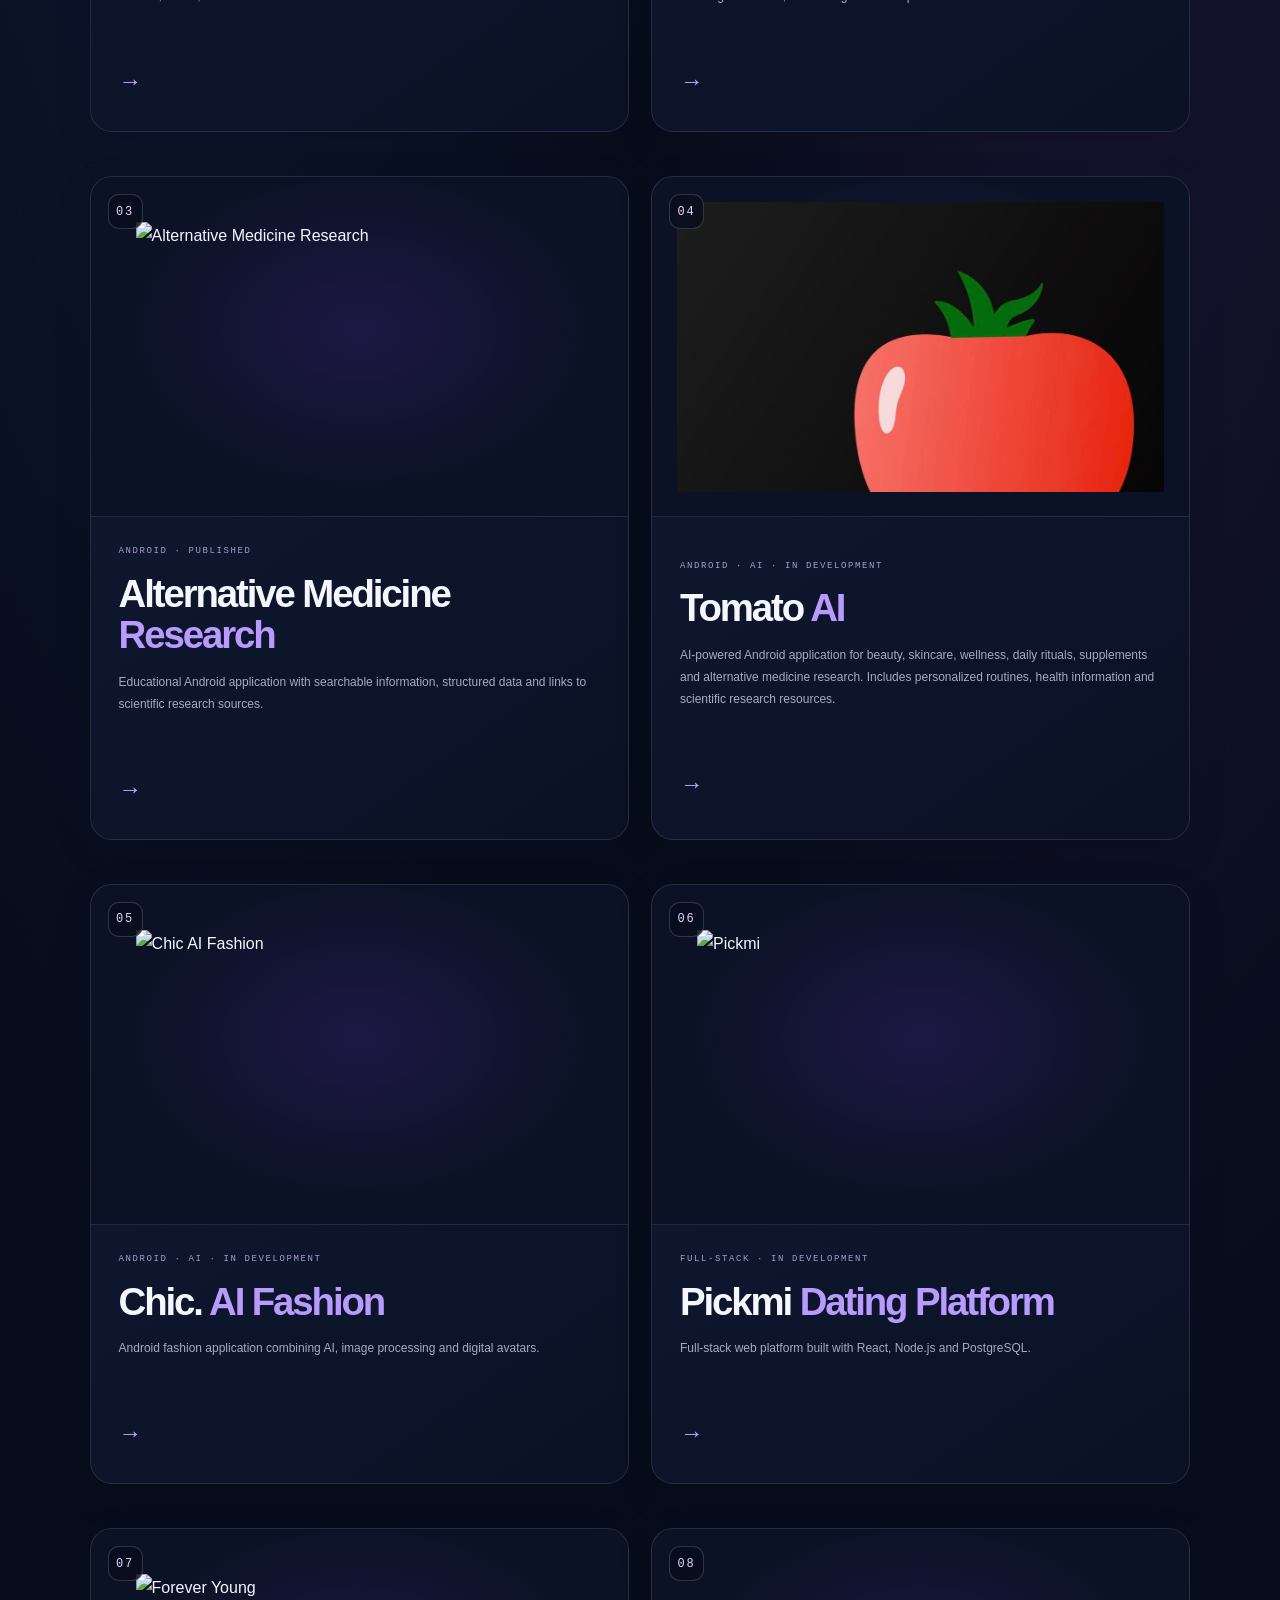
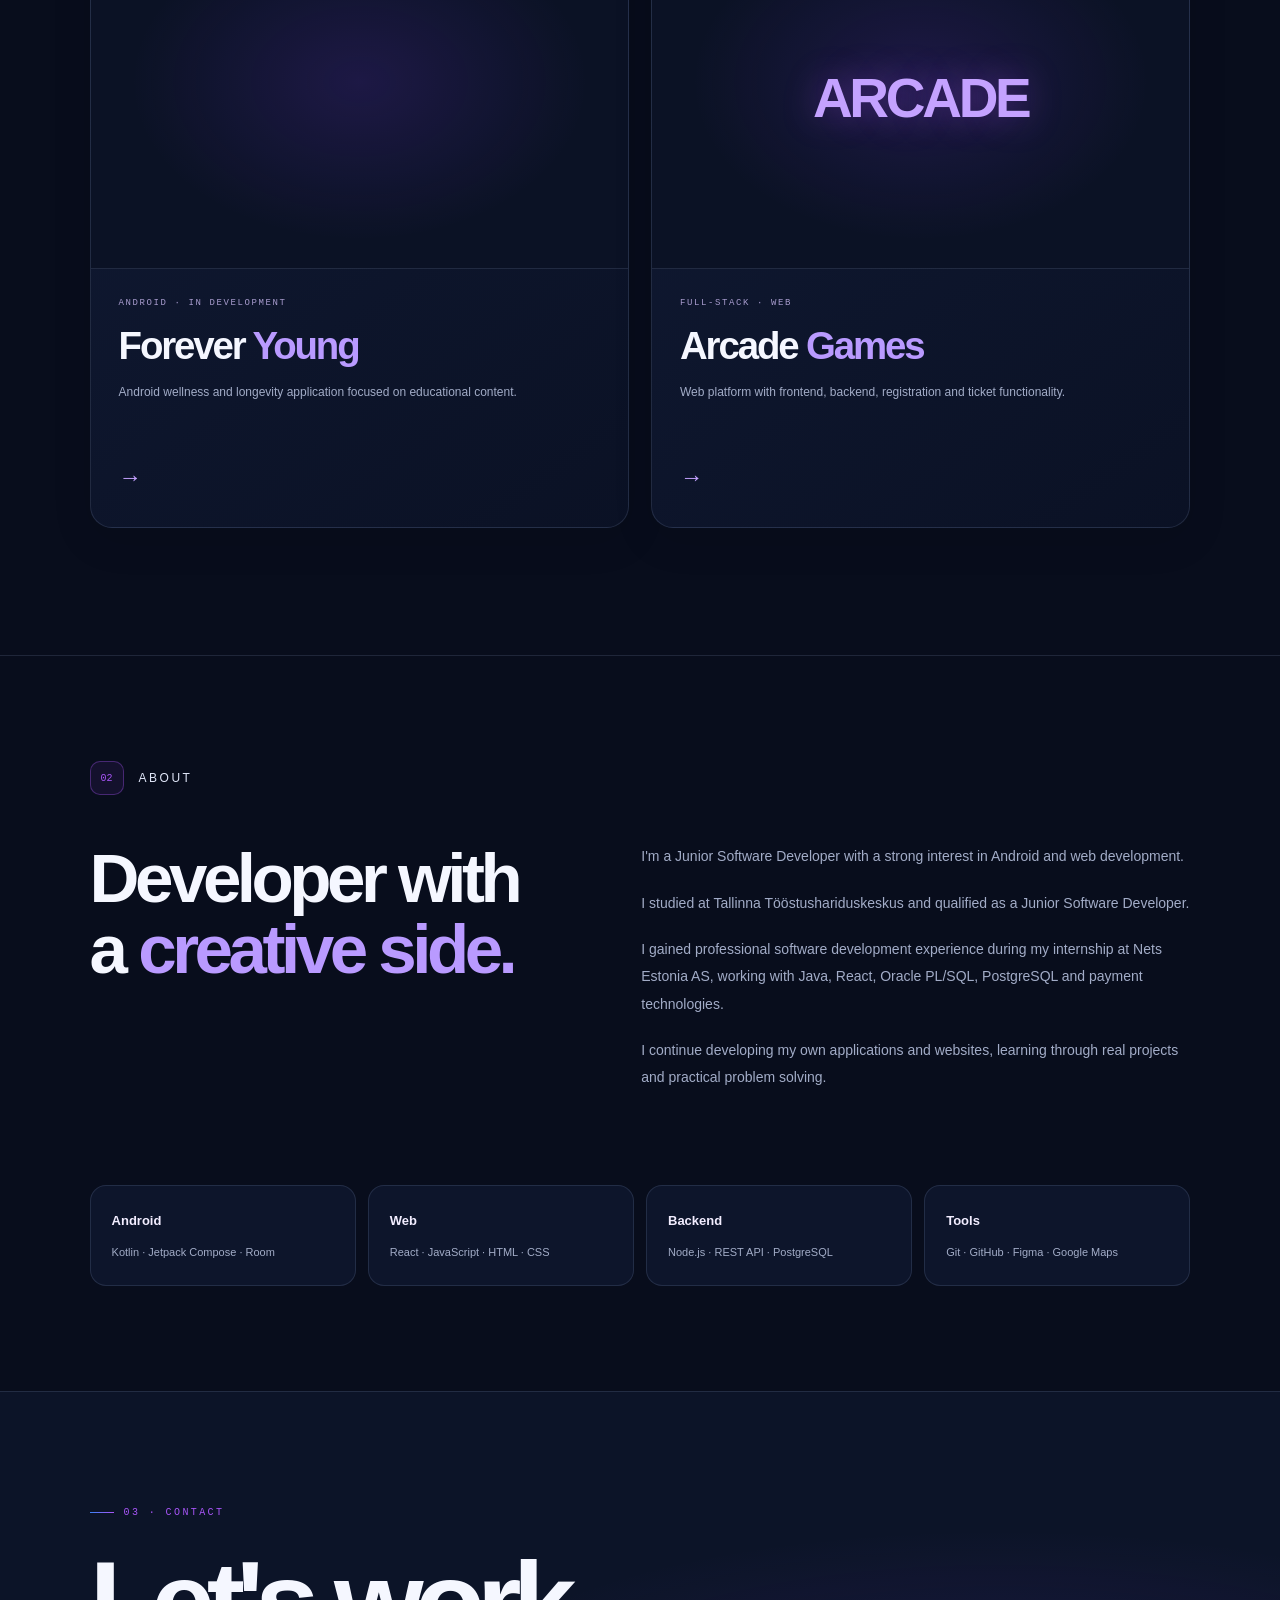
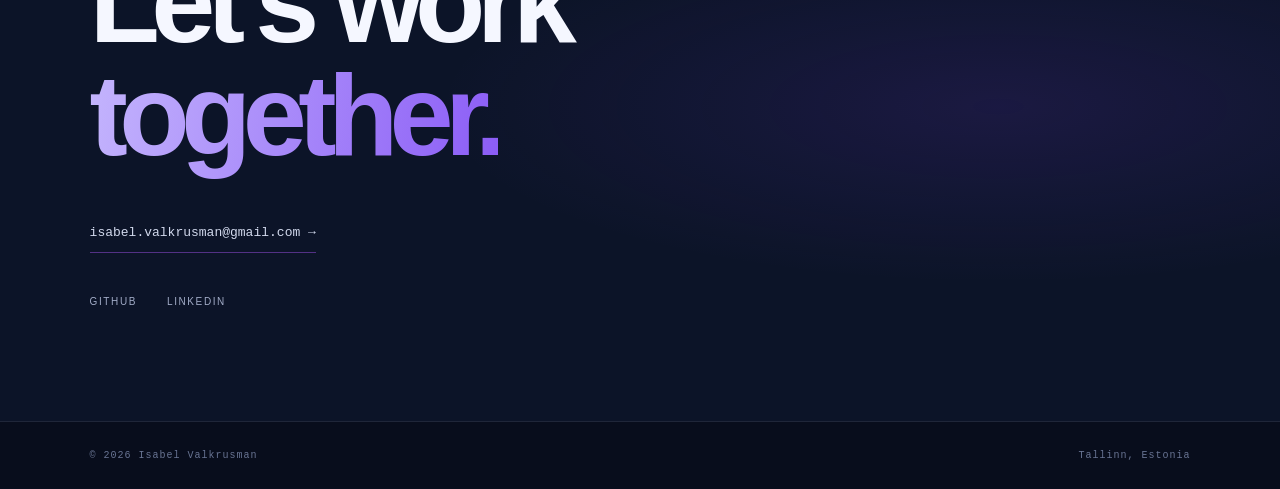
==== commit 50ca0cde: "Update index.html" ====
--- a/index.html
+++ b/index.html
@@ -181,7 +181,7 @@
             href="tomato.html"
             class="project project-reverse"
         >
-            <div class="project-number">03</div>
+            <div class="project-number">04</div>
 
             <div class="project-image">
                 <img
@@ -215,7 +215,7 @@
 
         <!-- Project 04 -->
         <a href="chic.html" class="project project-reverse">
-            <div class="project-number">04</div>
+            <div class="project-number">05</div>
 
             <div class="project-image">
                 <img
@@ -244,7 +244,7 @@
 
         <!-- Project 05 -->
         <a href="pickmi.html" class="project project-reverse">
-            <div class="project-number">05</div>
+            <div class="project-number">06</div>
 
             <div class="project-image">
                 <img
@@ -276,7 +276,7 @@
             href="forever-young.html"
             class="project project-reverse"
         >
-            <div class="project-number">06</div>
+            <div class="project-number">07</div>
 
             <div class="project-image">
                 <img
@@ -308,7 +308,7 @@
             href="arcade-games.html"
             class="project project-reverse"
         >
-            <div class="project-number">07</div>
+            <div class="project-number">08</div>
 
             <div class="project-image arcade">
                 <span>ARCADE</span>
